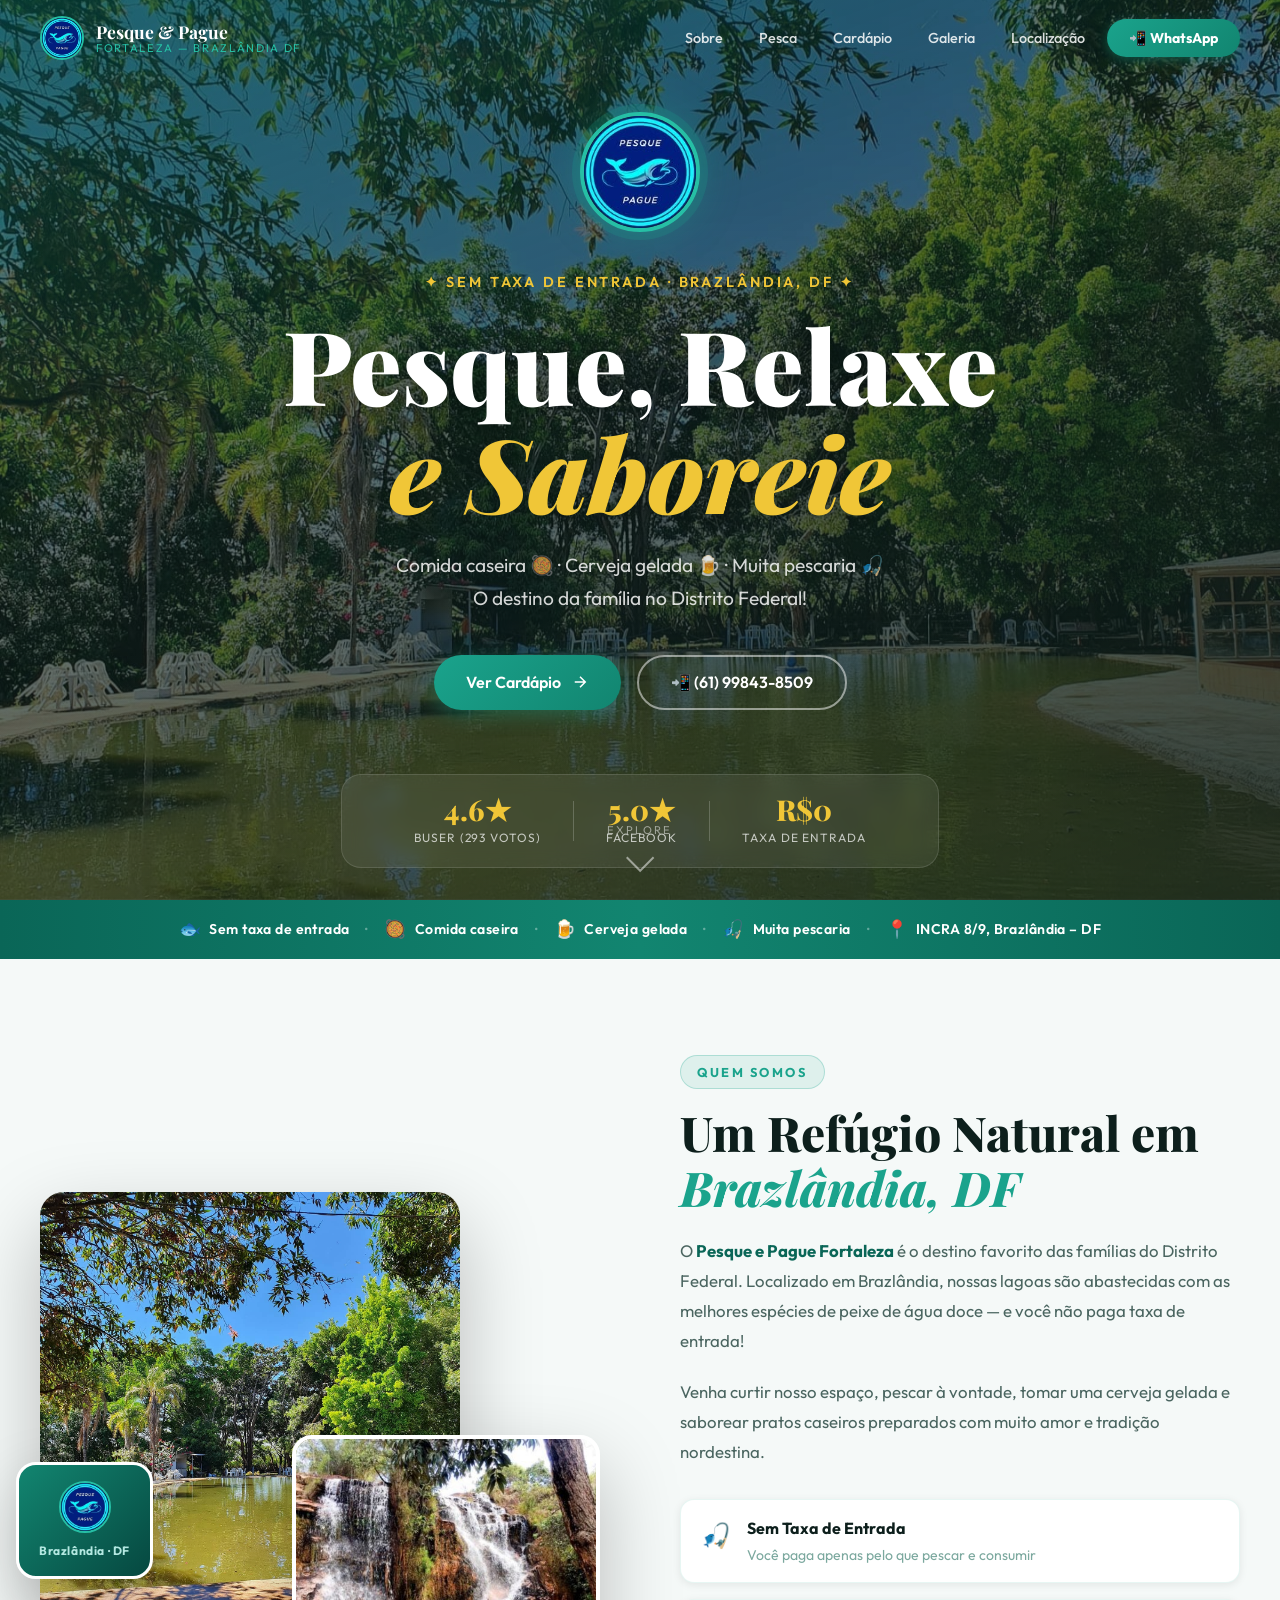
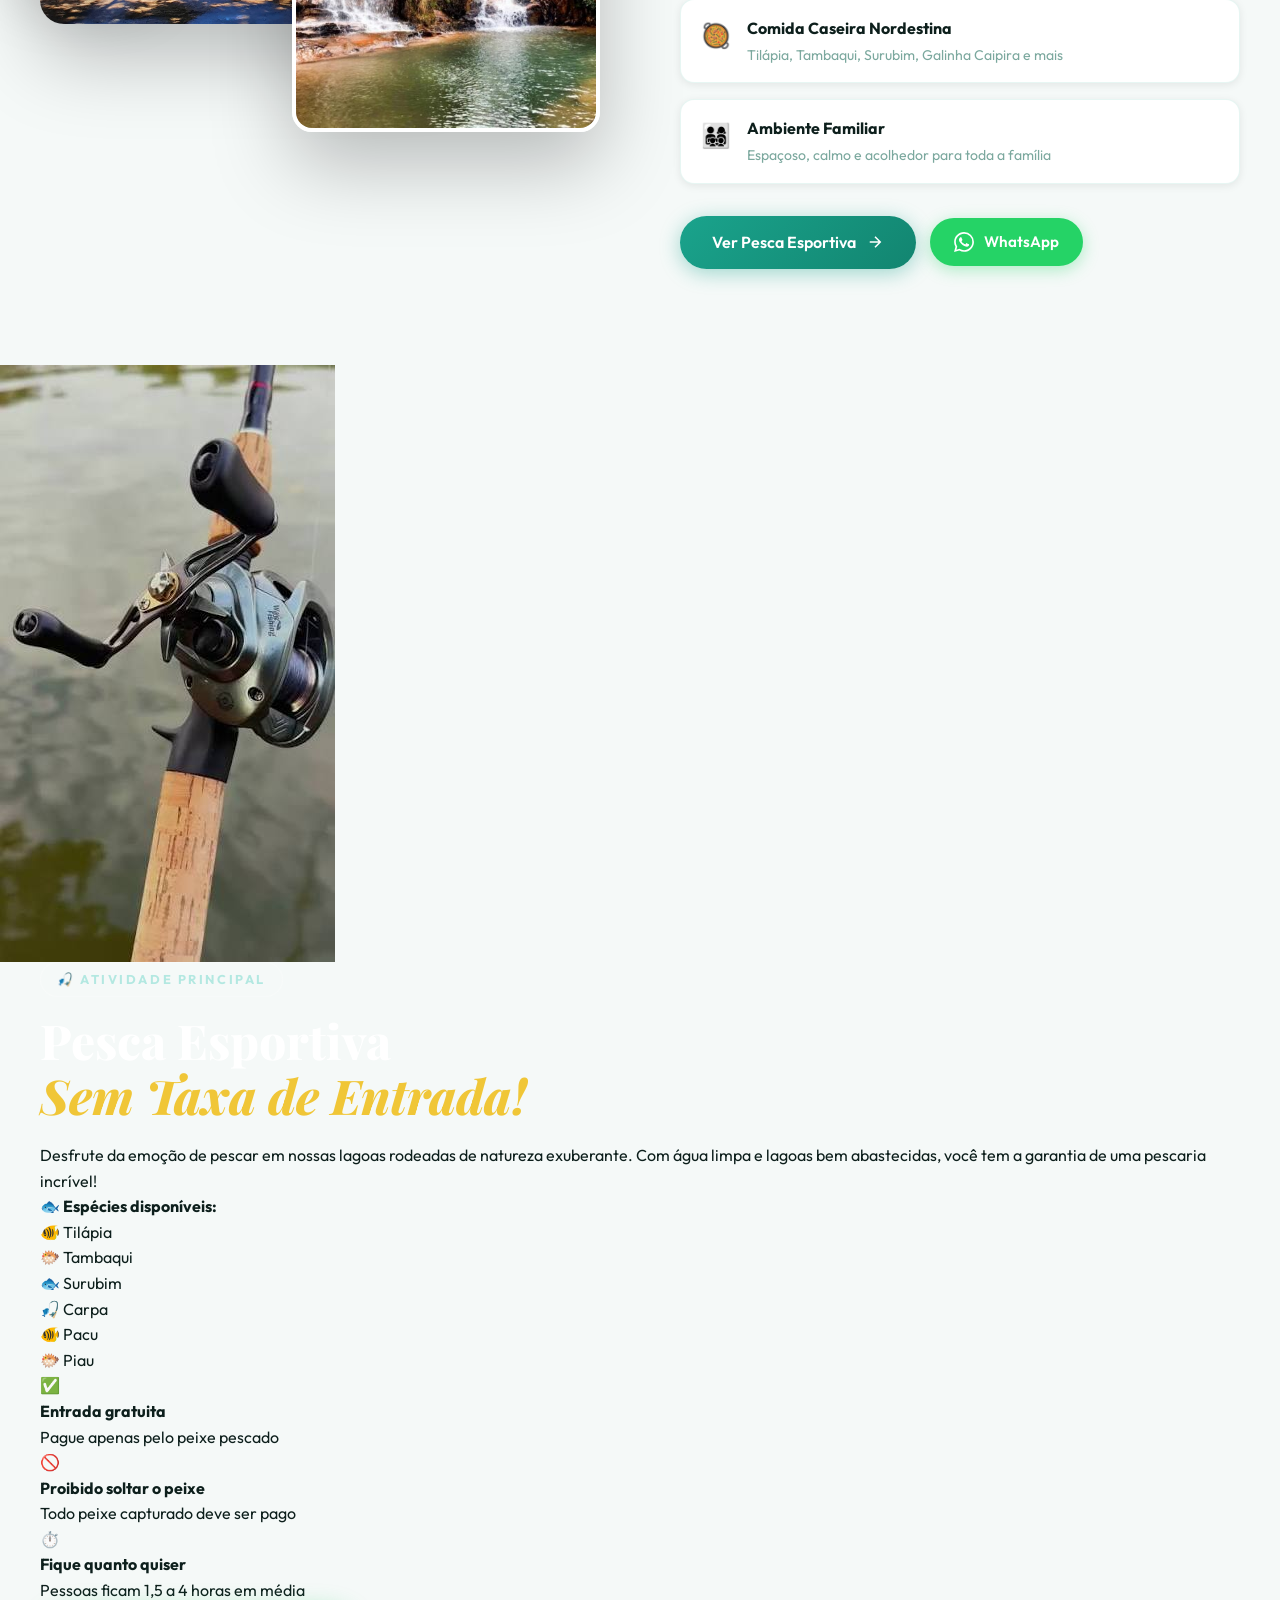
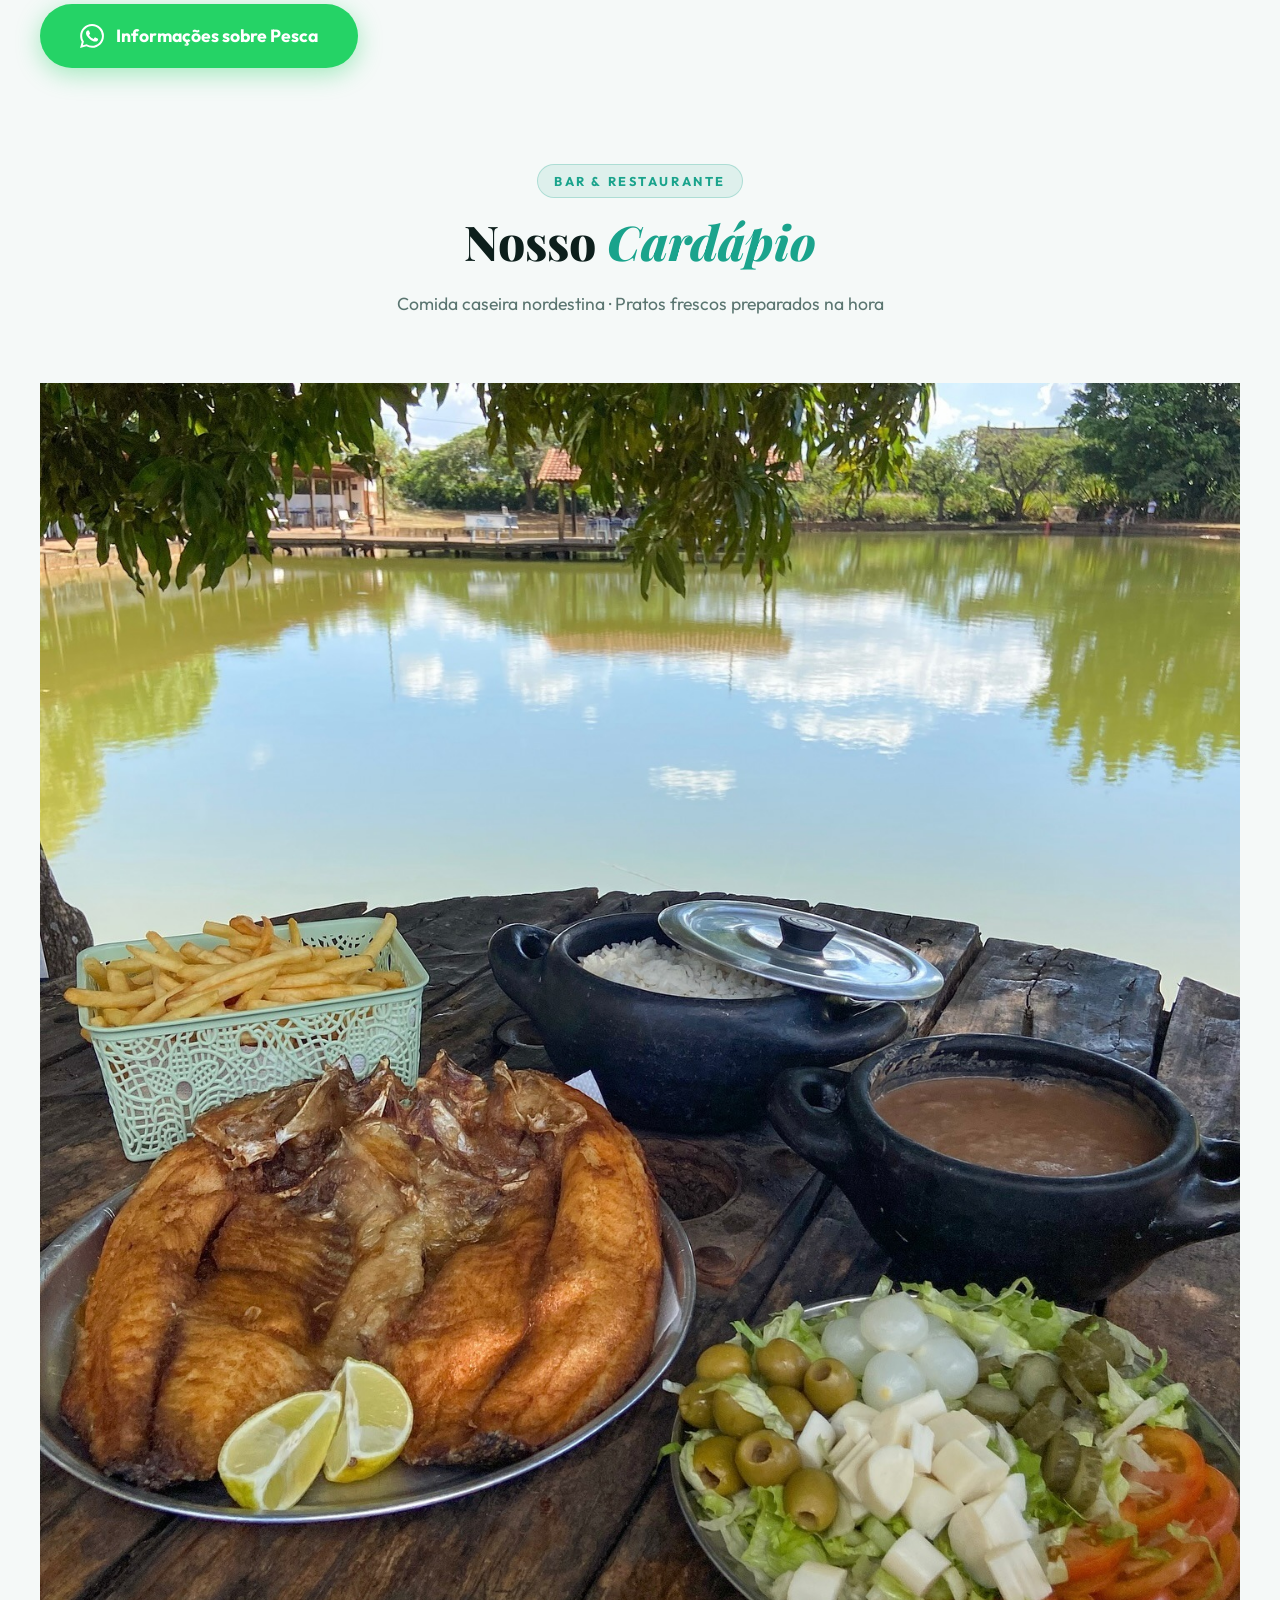
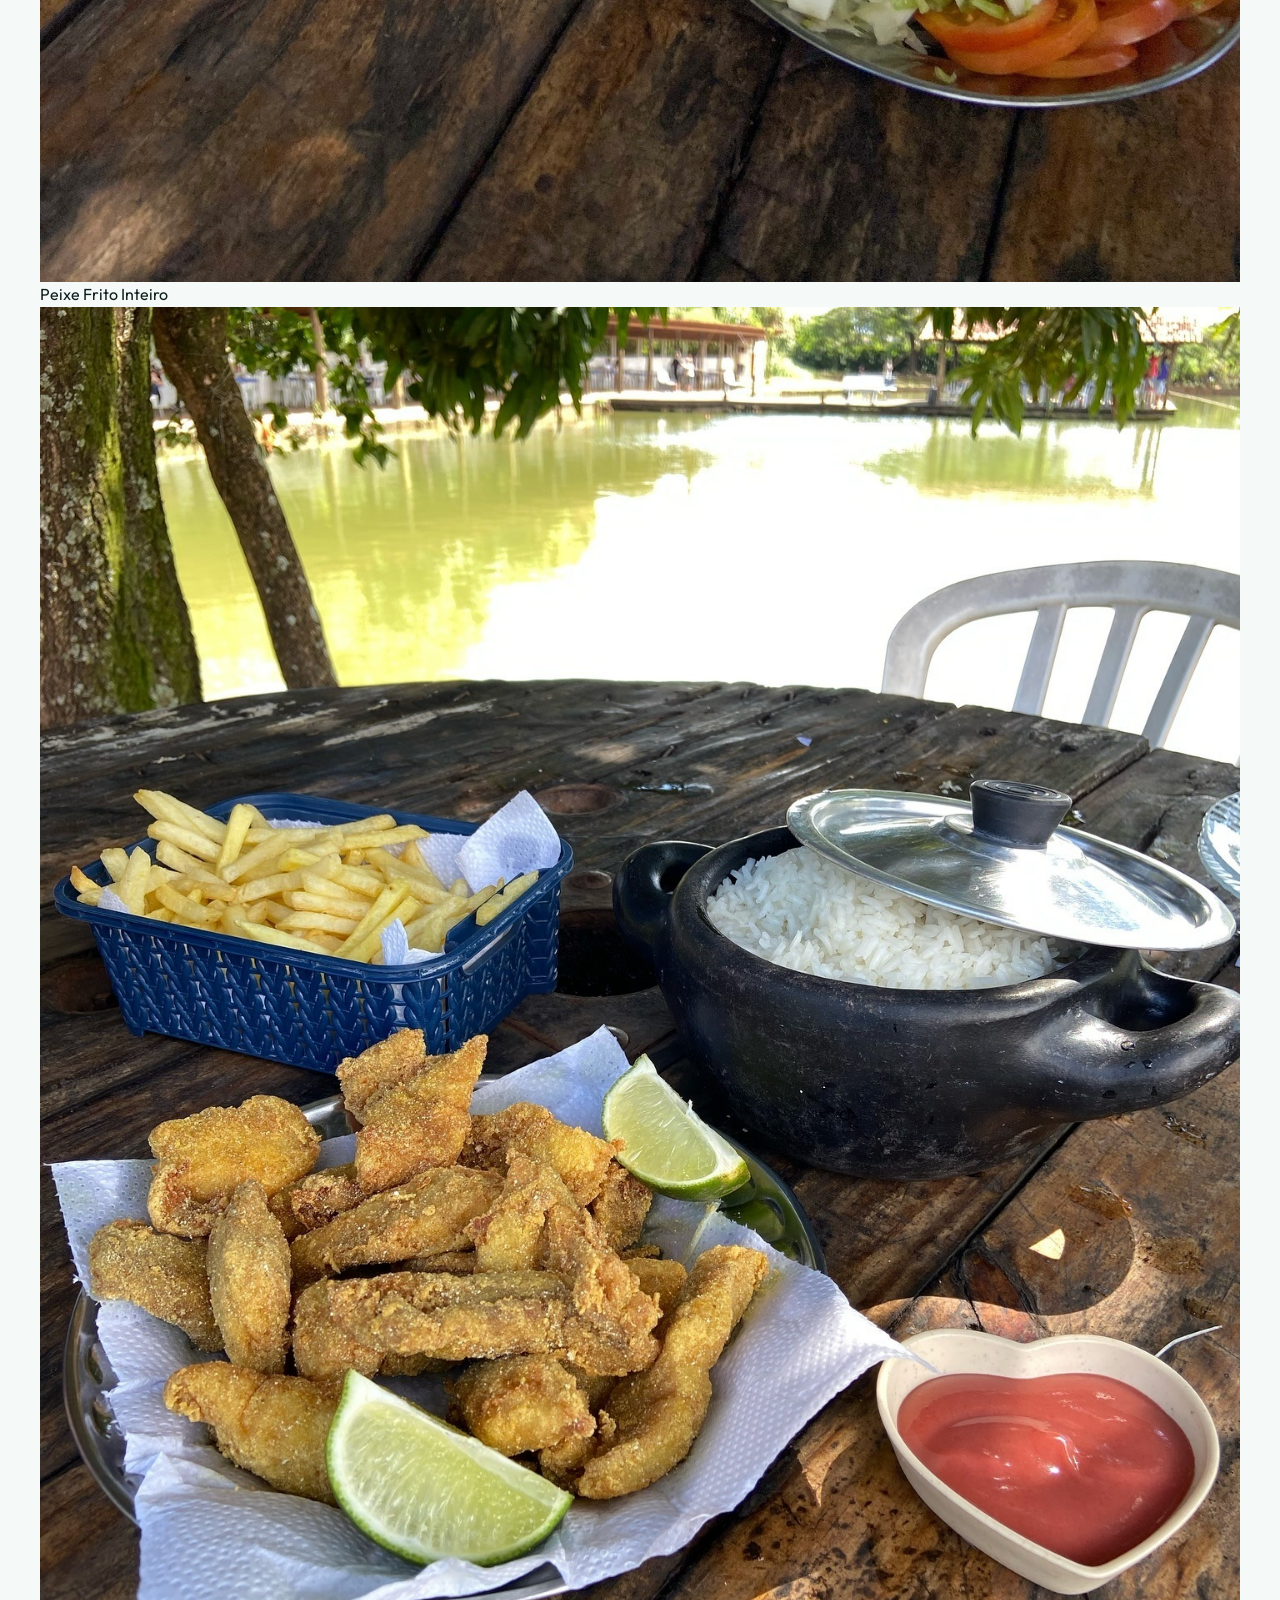
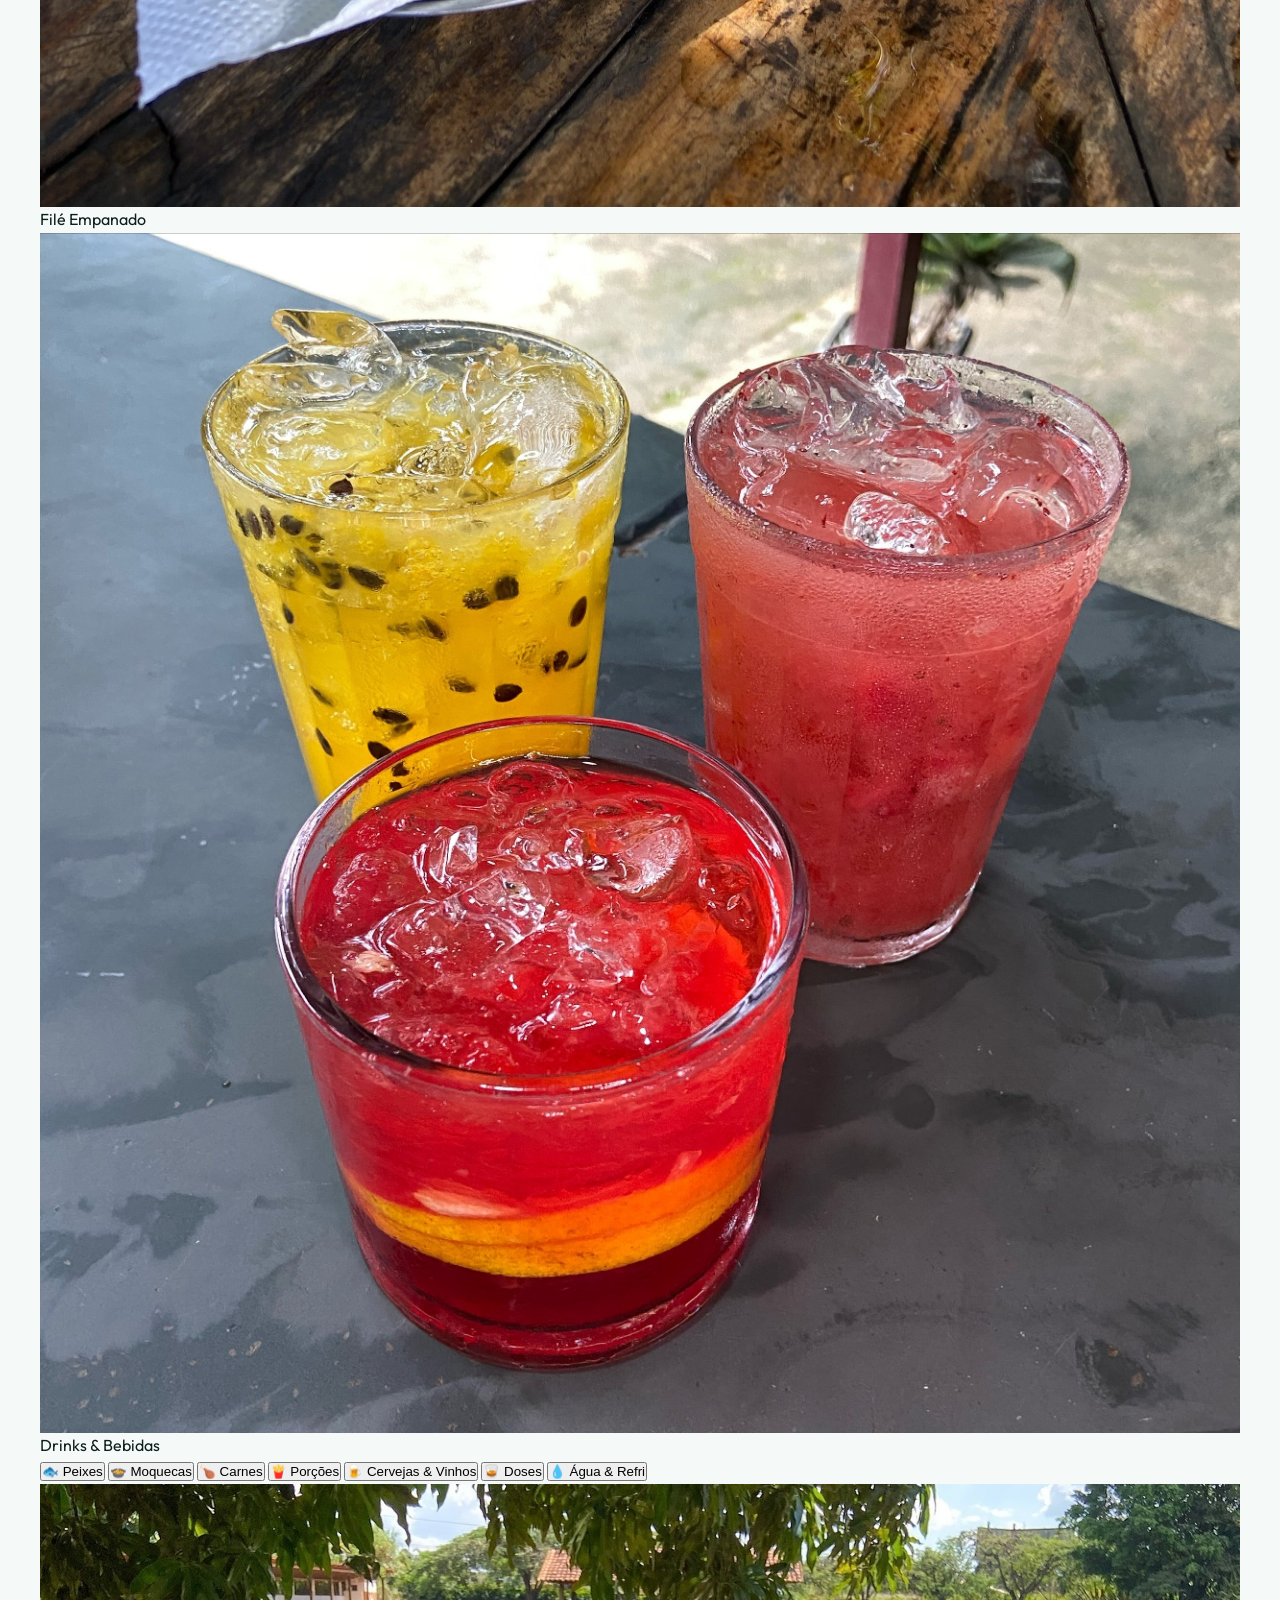
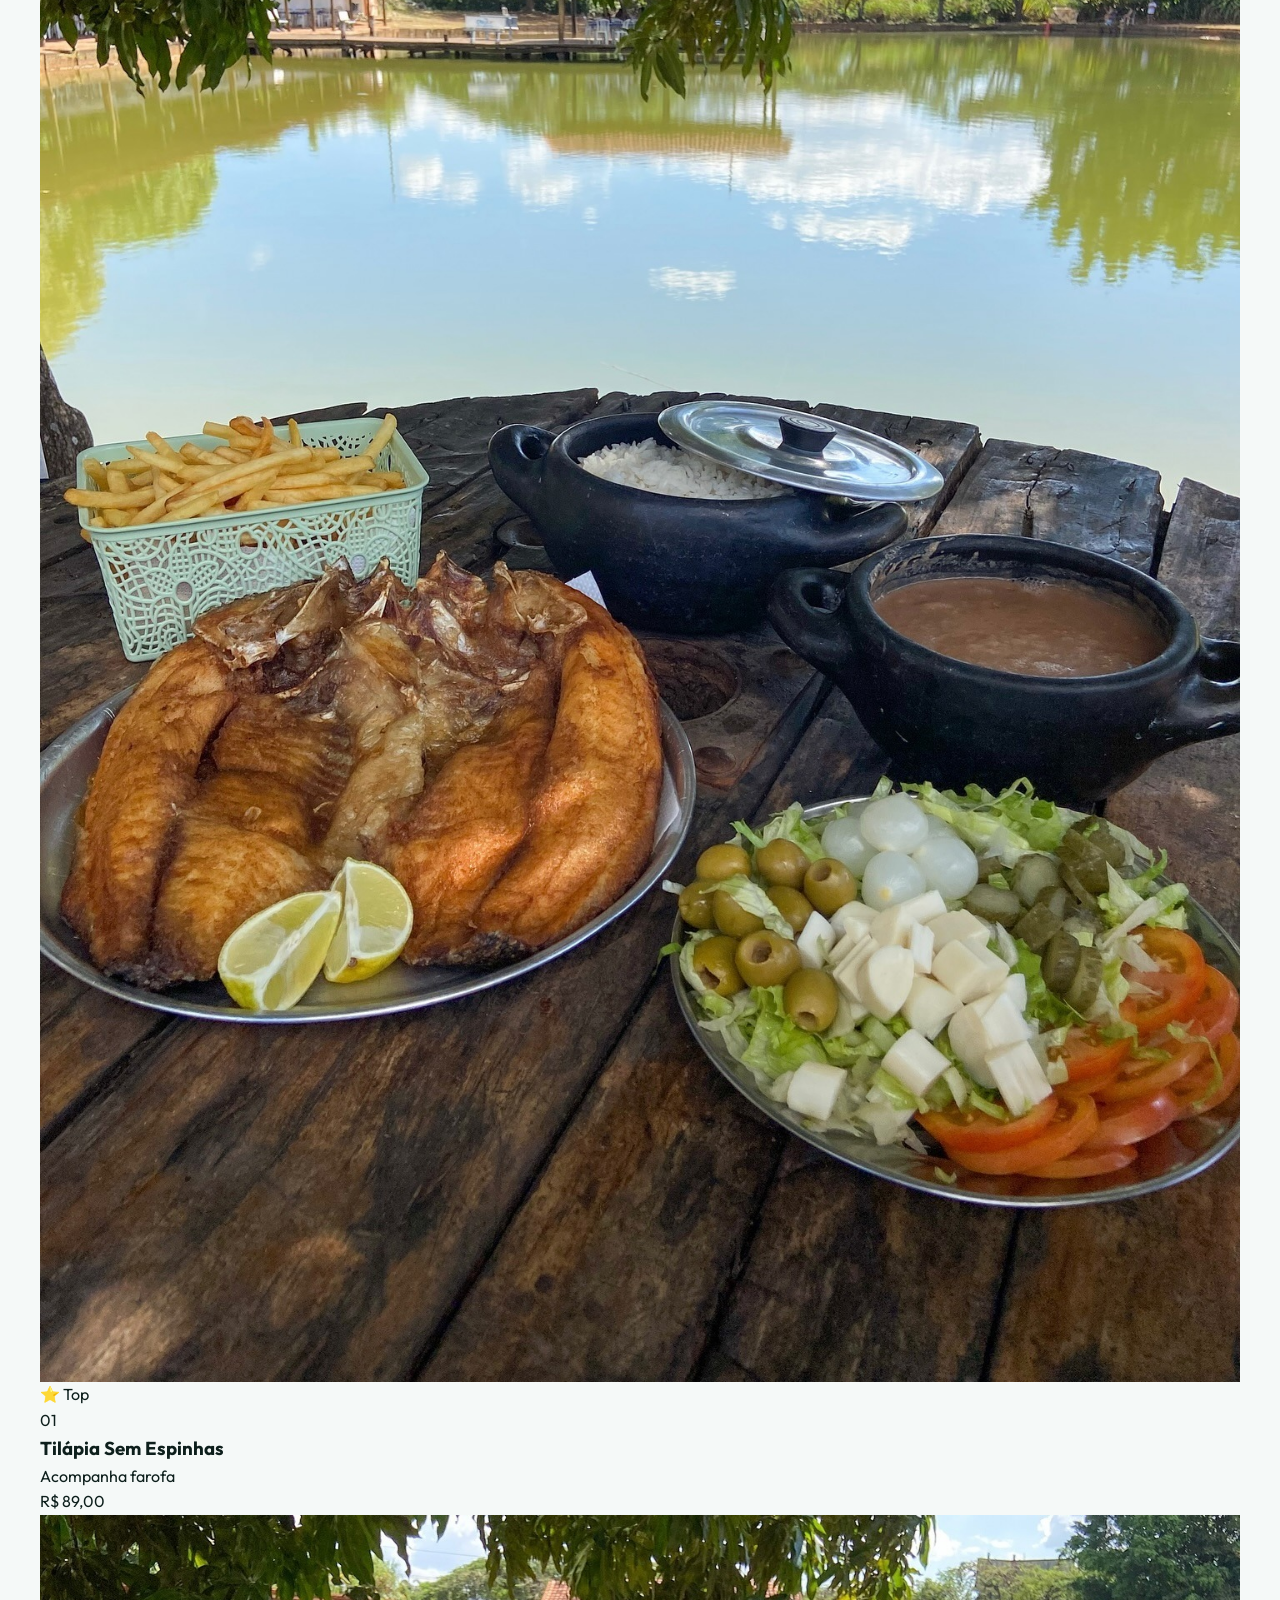
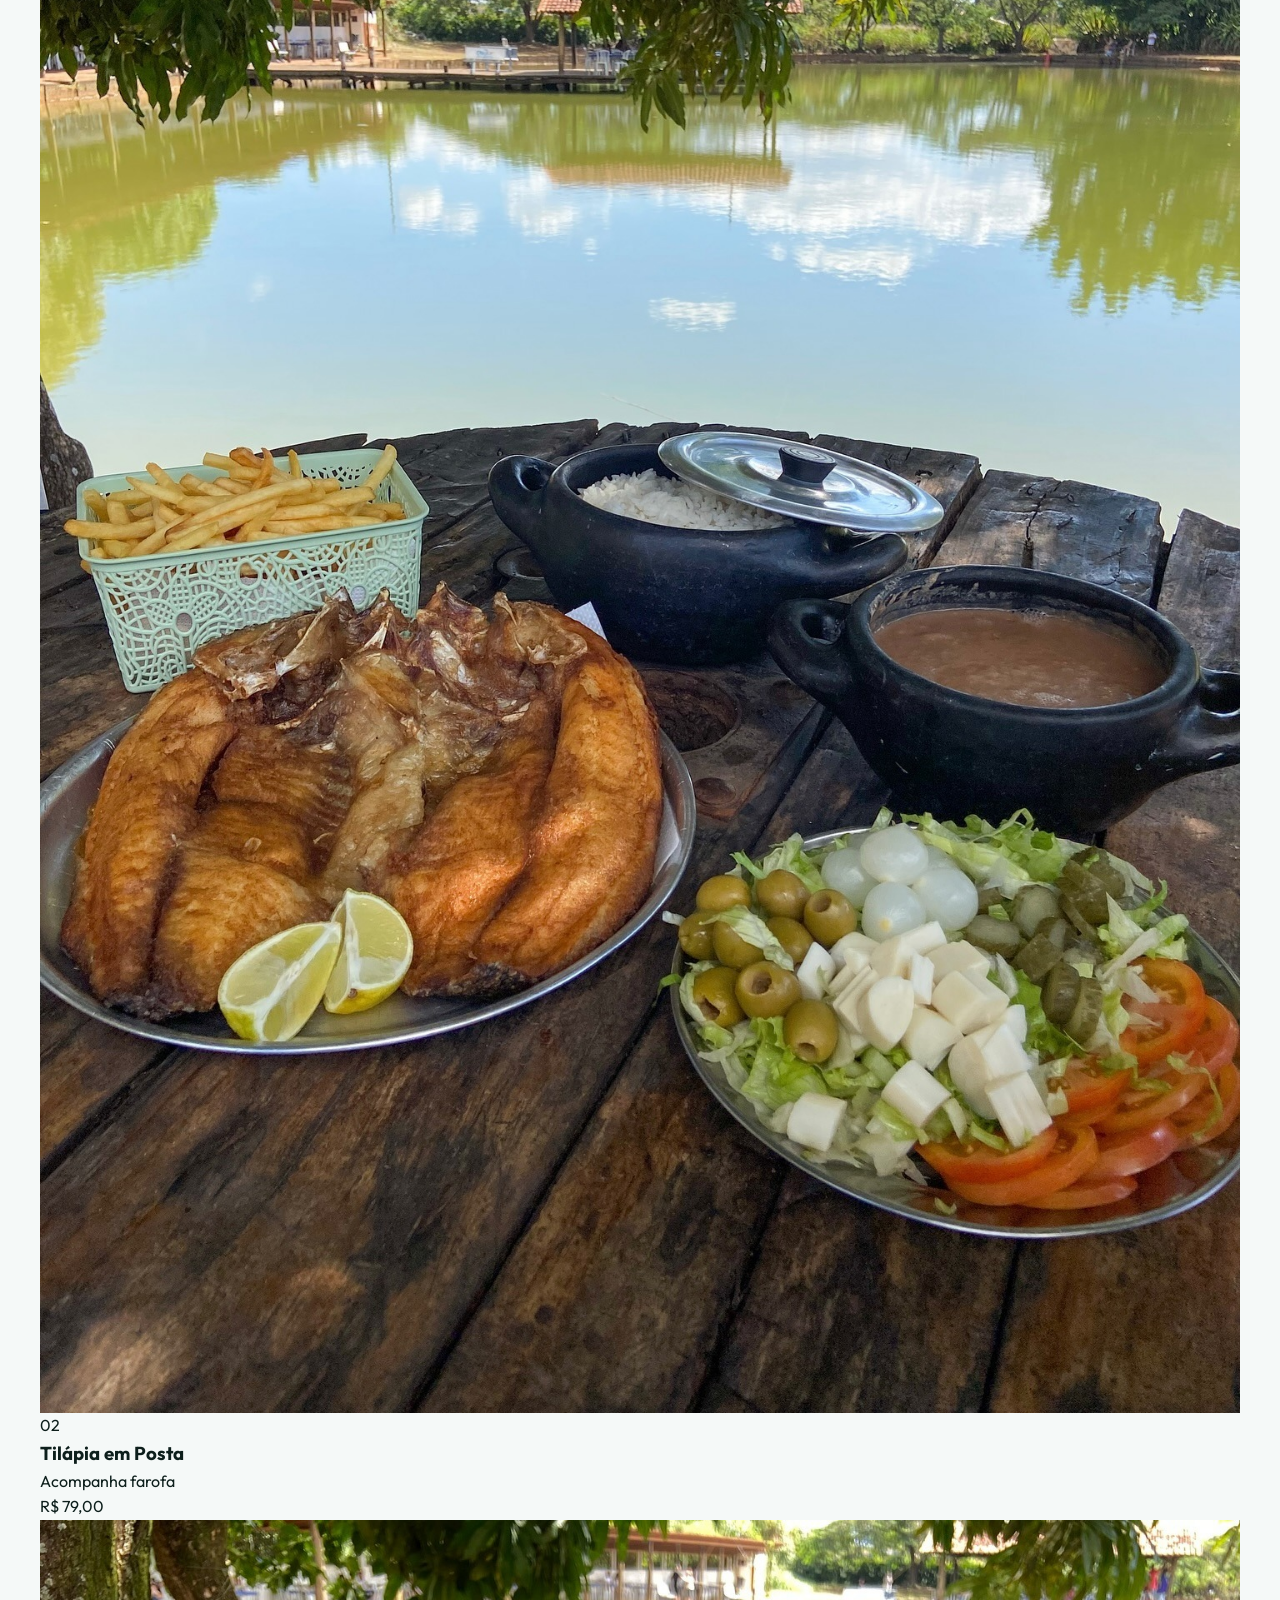
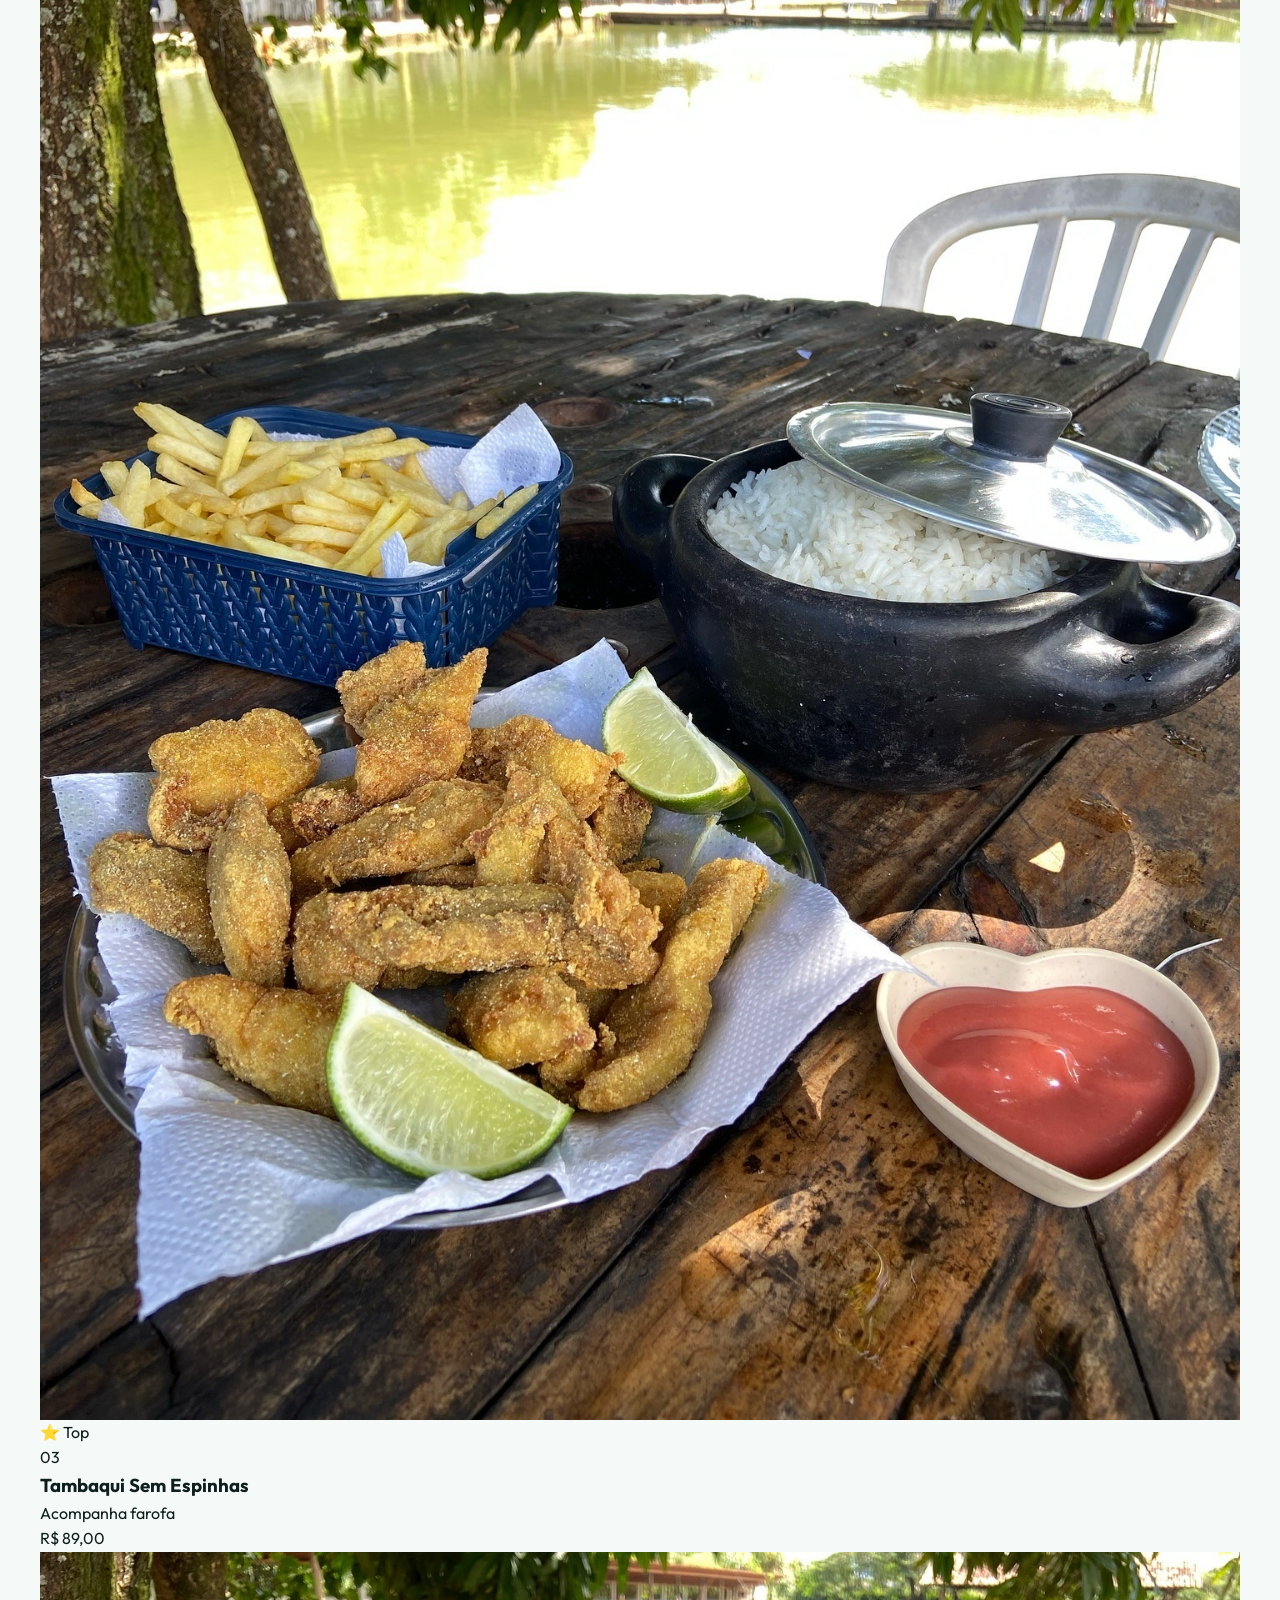
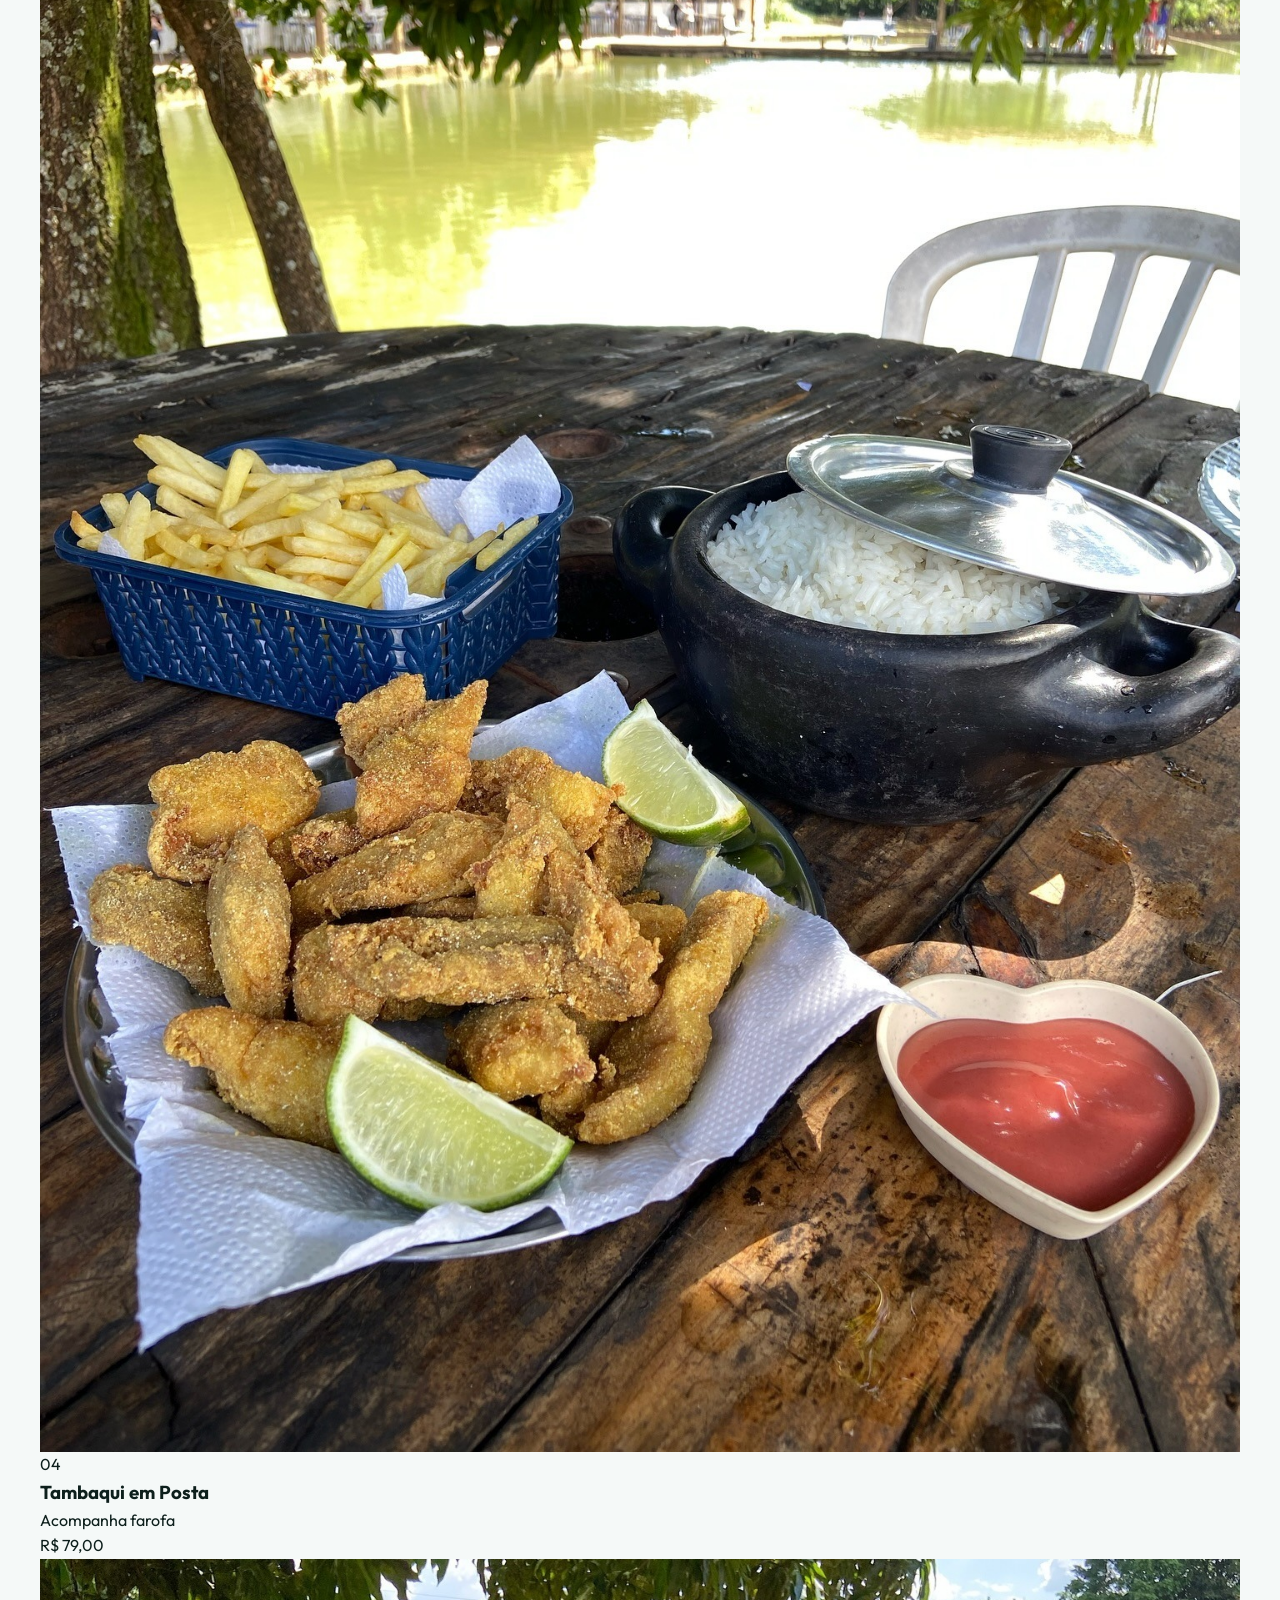
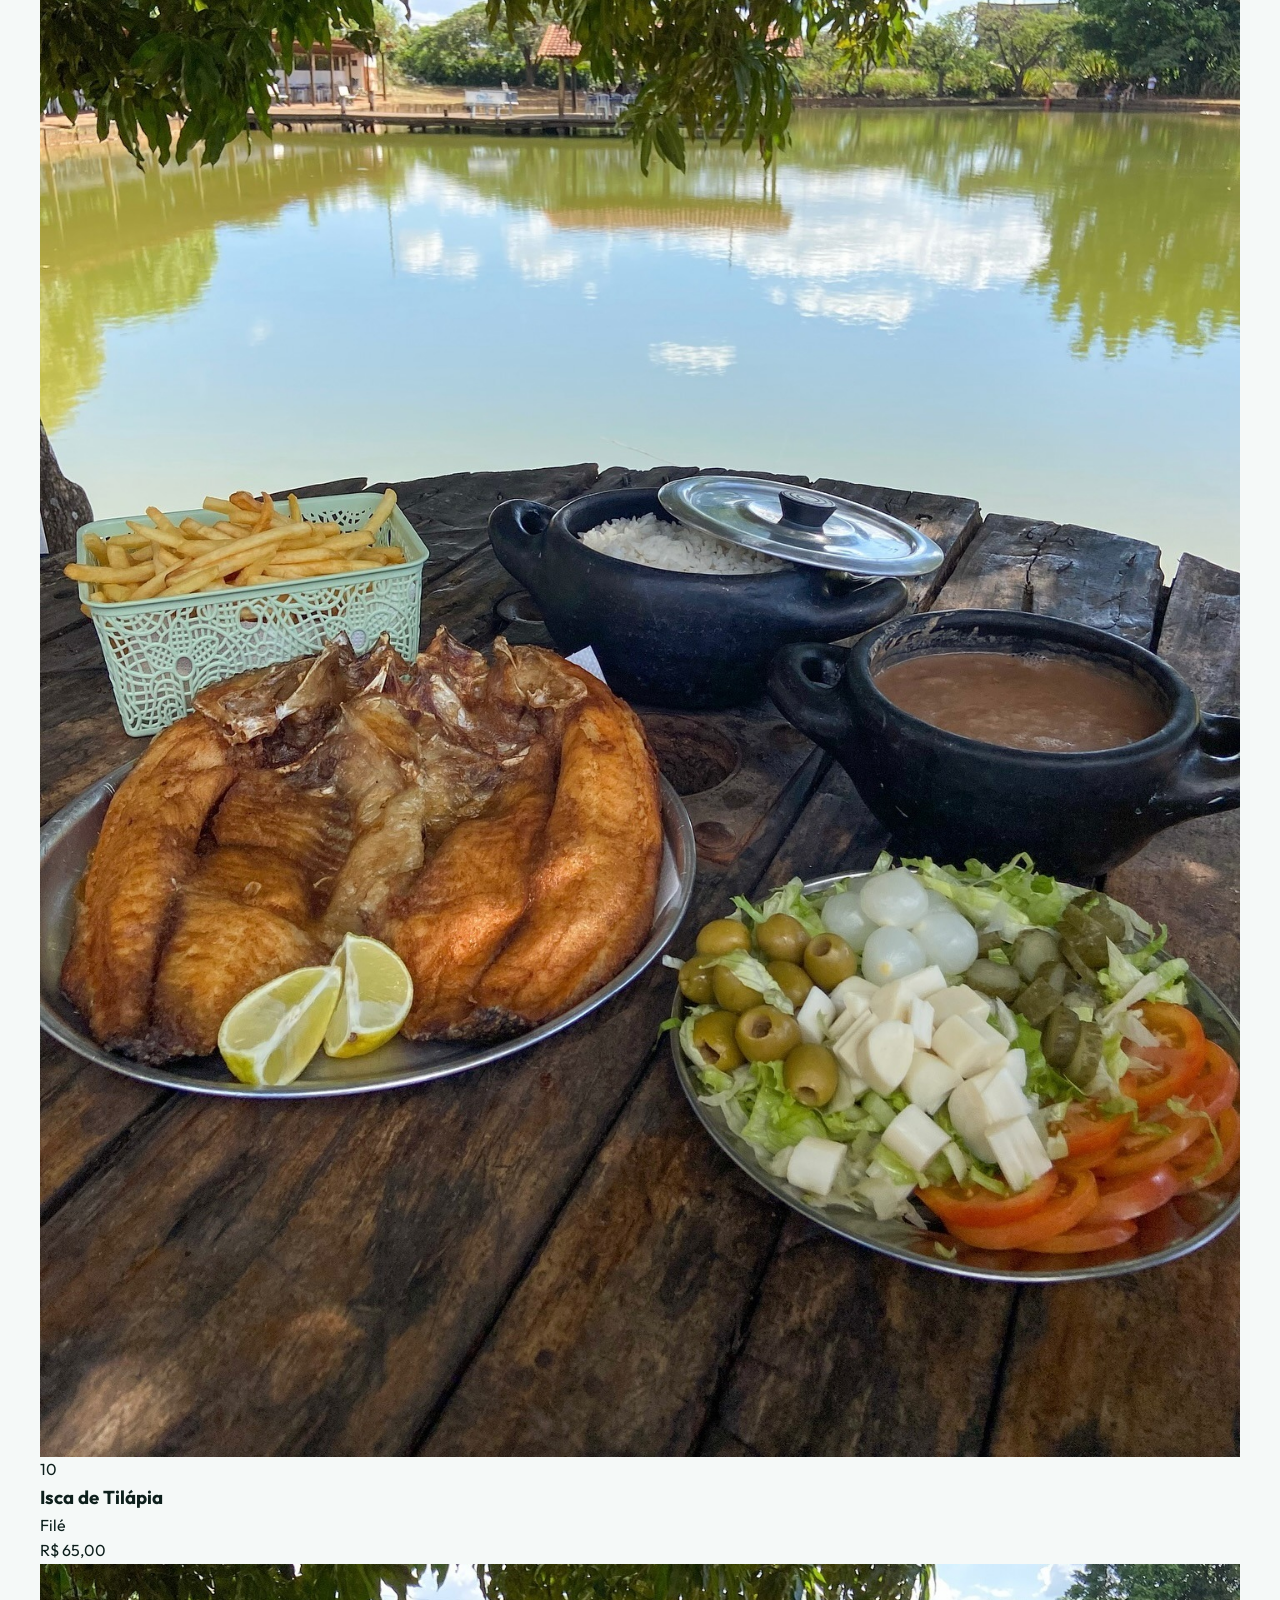
==== index.html @ 47275e9a "feat: Landing page completa - Pesque e Pague Fortaleza Brazlandia DF - Layout premium com hero slide" ====
<!DOCTYPE html>
<html lang="pt-BR">
<head>
  <meta charset="UTF-8" />
  <meta name="viewport" content="width=device-width, initial-scale=1.0" />
  <title>Pesque e Pague Fortaleza | Bar & Restaurante — Brazlândia, DF</title>
  <meta name="description" content="O melhor Pesque e Pague do DF! Sem taxa de entrada, comida caseira, cerveja gelada e muita pescaria. INCRA 8/9, Brazlândia – DF. Ligue: (61) 99843-8509." />
  <meta name="keywords" content="pesque pague brazlândia, pesqueiro DF, pesca esportiva brasília, restaurante peixe brazlândia, pesque pague fortaleza DF, lazer brasília" />
  <link rel="icon" type="image/png" href="images/logo.jpg" />
  <link rel="preconnect" href="https://fonts.googleapis.com" />
  <link rel="preconnect" href="https://fonts.gstatic.com" crossorigin />
  <link href="https://fonts.googleapis.com/css2?family=Outfit:wght@300;400;500;600;700;800;900&family=Playfair+Display:ital,wght@0,700;0,800;1,700&display=swap" rel="stylesheet" />
  <link rel="stylesheet" href="style.css" />
</head>
<body>

  <!-- NAV -->
  <nav class="navbar" id="navbar">
    <div class="nav-container">
      <a href="#hero" class="nav-logo">
        <img src="images/logo.jpg" alt="Pesque e Pague Fortaleza Logo" class="nav-logo-img" />
        <div class="nav-logo-text">
          <span class="nav-brand-main">Pesque &amp; Pague</span>
          <span class="nav-brand-sub">Fortaleza — Brazlândia DF</span>
        </div>
      </a>
      <ul class="nav-links" id="navLinks">
        <li><a href="#sobre" class="nav-link">Sobre</a></li>
        <li><a href="#pesca" class="nav-link">Pesca</a></li>
        <li><a href="#cardapio" class="nav-link">Cardápio</a></li>
        <li><a href="#galeria" class="nav-link">Galeria</a></li>
        <li><a href="#localizacao" class="nav-link">Localização</a></li>
        <li><a href="https://wa.me/5561998438509?text=Olá!%20Gostaria%20de%20saber%20mais%20sobre%20o%20Pesque%20e%20Pague%20Fortaleza" class="nav-cta-btn" target="_blank" rel="noopener">📲 WhatsApp</a></li>
      </ul>
      <button class="nav-hamburger" id="hamburger" aria-label="Menu" aria-expanded="false">
        <span></span><span></span><span></span>
      </button>
    </div>
  </nav>

  <!-- HERO -->
  <section class="hero" id="hero">
    <div class="hero-bg-slider">
      <div class="hero-slide active" style="background-image: url('images/imgi_9_622187956_18140636731485789_7339972256973159854_n.jpg')"></div>
      <div class="hero-slide" style="background-image: url('images/imgi_11_619796461_18110258833712750_5171514541102884949_n.jpg')"></div>
      <div class="hero-slide" style="background-image: url('images/pesca_esportiva.jpg')"></div>
    </div>
    <div class="hero-overlay"></div>
    <div class="hero-content">
      <div class="hero-logo-badge">
        <img src="images/logo.jpg" alt="Logo Pesque e Pague Fortaleza" class="hero-logo-img" />
      </div>
      <p class="hero-eyebrow">✦ Sem taxa de entrada · Brazlândia, DF ✦</p>
      <h1 class="hero-title">Pesque, Relaxe<br /><em>e Saboreie</em></h1>
      <p class="hero-subtitle">Comida caseira 🥘 · Cerveja gelada 🍺 · Muita pescaria 🎣<br />O destino da família no Distrito Federal!</p>
      <div class="hero-actions">
        <a href="#cardapio" class="btn-primary" id="hero-cta-menu">
          <span>Ver Cardápio</span>
          <svg viewBox="0 0 24 24" fill="none" stroke="currentColor" stroke-width="2"><path d="M5 12h14M12 5l7 7-7 7"/></svg>
        </a>
        <a href="https://wa.me/5561998438509" class="btn-outline" id="hero-cta-whatsapp" target="_blank" rel="noopener">
          <span>📲 (61) 99843-8509</span>
        </a>
      </div>
      <div class="hero-stats">
        <div class="hero-stat"><span class="stat-number">4.6★</span><span class="stat-label">Buser (293 votos)</span></div>
        <div class="hero-stat-divider"></div>
        <div class="hero-stat"><span class="stat-number">5.0★</span><span class="stat-label">Facebook</span></div>
        <div class="hero-stat-divider"></div>
        <div class="hero-stat"><span class="stat-number">R$0</span><span class="stat-label">Taxa de Entrada</span></div>
      </div>
    </div>
    <div class="hero-scroll-indicator"><span>Explore</span><div class="scroll-arrow"></div></div>
  </section>

  <!-- DESTAQUE STRIP -->
  <div class="destaque-strip">
    <div class="container">
      <div class="destaque-items">
        <div class="destaque-item"><span>🐟</span> Sem taxa de entrada</div>
        <div class="destaque-sep">·</div>
        <div class="destaque-item"><span>🥘</span> Comida caseira</div>
        <div class="destaque-sep">·</div>
        <div class="destaque-item"><span>🍺</span> Cerveja gelada</div>
        <div class="destaque-sep">·</div>
        <div class="destaque-item"><span>🎣</span> Muita pescaria</div>
        <div class="destaque-sep">·</div>
        <div class="destaque-item"><span>📍</span> INCRA 8/9, Brazlândia – DF</div>
      </div>
    </div>
  </div>

  <!-- SOBRE -->
  <section class="sobre" id="sobre">
    <div class="container">
      <div class="sobre-grid">
        <div class="sobre-images">
          <div class="sobre-img-main reveal-left">
            <img src="images/imgi_9_622187956_18140636731485789_7339972256973159854_n.jpg" alt="Lagoa do Pesque e Pague Fortaleza Brazlândia" loading="lazy" />
          </div>
          <div class="sobre-img-secondary reveal-up">
            <img src="images/imgi_220_13128819_1208097255881897_500718651_o-e1672422953675.jpg" alt="Cachoeira natural" loading="lazy" />
          </div>
          <div class="sobre-badge reveal-up">
            <img src="images/logo.jpg" alt="Logo" class="sobre-badge-logo" />
            <p>Brazlândia · DF</p>
          </div>
        </div>
        <div class="sobre-content reveal-right">
          <span class="section-eyebrow">Quem Somos</span>
          <h2 class="section-title">Um Refúgio Natural em <em>Brazlândia, DF</em></h2>
          <p class="sobre-text">O <strong>Pesque e Pague Fortaleza</strong> é o destino favorito das famílias do Distrito Federal. Localizado em Brazlândia, nossas lagoas são abastecidas com as melhores espécies de peixe de água doce — e você não paga taxa de entrada!</p>
          <p class="sobre-text">Venha curtir nosso espaço, pescar à vontade, tomar uma cerveja gelada e saborear pratos caseiros preparados com muito amor e tradição nordestina.</p>
          <div class="sobre-features">
            <div class="feature-item">
              <span class="feature-icon">🎣</span>
              <div><strong>Sem Taxa de Entrada</strong><p>Você paga apenas pelo que pescar e consumir</p></div>
            </div>
            <div class="feature-item">
              <span class="feature-icon">🥘</span>
              <div><strong>Comida Caseira Nordestina</strong><p>Tilápia, Tambaqui, Surubim, Galinha Caipira e mais</p></div>
            </div>
            <div class="feature-item">
              <span class="feature-icon">👨‍👩‍👧‍👦</span>
              <div><strong>Ambiente Familiar</strong><p>Espaçoso, calmo e acolhedor para toda a família</p></div>
            </div>
          </div>
          <div class="sobre-cta-group">
            <a href="#pesca" class="btn-primary" id="sobre-cta">
              <span>Ver Pesca Esportiva</span>
              <svg viewBox="0 0 24 24" fill="none" stroke="currentColor" stroke-width="2"><path d="M5 12h14M12 5l7 7-7 7"/></svg>
            </a>
            <a href="https://wa.me/5561998438509" class="btn-whatsapp" id="sobre-whatsapp" target="_blank" rel="noopener">
              <svg viewBox="0 0 24 24" fill="currentColor"><path d="M17.472 14.382c-.297-.149-1.758-.867-2.03-.967-.273-.099-.471-.148-.67.15-.197.297-.767.966-.94 1.164-.173.199-.347.223-.644.075-.297-.15-1.255-.463-2.39-1.475-.883-.788-1.48-1.761-1.653-2.059-.173-.297-.018-.458.13-.606.134-.133.298-.347.446-.52.149-.174.198-.298.298-.497.099-.198.05-.371-.025-.52-.075-.149-.669-1.612-.916-2.207-.242-.579-.487-.5-.669-.51-.173-.008-.371-.01-.57-.01-.198 0-.52.074-.792.372-.272.297-1.04 1.016-1.04 2.479 0 1.462 1.065 2.875 1.213 3.074.149.198 2.096 3.2 5.077 4.487.709.306 1.262.489 1.694.625.712.227 1.36.195 1.871.118.571-.085 1.758-.719 2.006-1.413.248-.694.248-1.289.173-1.413-.074-.124-.272-.198-.57-.347m-5.421 7.403h-.004a9.87 9.87 0 01-5.031-1.378l-.361-.214-3.741.982.998-3.648-.235-.374a9.86 9.86 0 01-1.51-5.26c.001-5.45 4.436-9.884 9.888-9.884 2.64 0 5.122 1.03 6.988 2.898a9.825 9.825 0 012.893 6.994c-.003 5.45-4.437 9.884-9.885 9.884m8.413-18.297A11.815 11.815 0 0012.05 0C5.495 0 .16 5.335.157 11.892c0 2.096.547 4.142 1.588 5.945L.057 24l6.305-1.654a11.882 11.882 0 005.683 1.448h.005c6.554 0 11.89-5.335 11.893-11.893a11.821 11.821 0 00-3.48-8.413Z"/></svg>
              WhatsApp
            </a>
          </div>
        </div>
      </div>
    </div>
  </section>

  <!-- ============================================================
       PESCA ESPORTIVA — Seção Dedicada
  ============================================================ -->
  <section class="pesca-section" id="pesca">
    <div class="pesca-bg-img">
      <img src="images/pesca_esportiva.jpg" alt="Pesca esportiva Pesque e Pague Fortaleza Brazlândia" />
      <div class="pesca-bg-overlay"></div>
    </div>
    <div class="container pesca-container">
      <div class="pesca-content reveal-left">
        <span class="section-eyebrow light">🎣 Atividade Principal</span>
        <h2 class="section-title light">Pesca Esportiva<br /><em>Sem Taxa de Entrada!</em></h2>
        <p class="pesca-desc">Desfrute da emoção de pescar em nossas lagoas rodeadas de natureza exuberante. Com água limpa e lagoas bem abastecidas, você tem a garantia de uma pescaria incrível!</p>
        <div class="pesca-especies">
          <h4>🐟 Espécies disponíveis:</h4>
          <div class="especies-grid">
            <div class="especie-tag">🐠 Tilápia</div>
            <div class="especie-tag">🐡 Tambaqui</div>
            <div class="especie-tag">🐟 Surubim</div>
            <div class="especie-tag">🎣 Carpa</div>
            <div class="especie-tag">🐠 Pacu</div>
            <div class="especie-tag">🐡 Piau</div>
          </div>
        </div>
        <div class="pesca-regras">
          <div class="pesca-regra">
            <div class="regra-icon">✅</div>
            <div><strong>Entrada gratuita</strong><p>Pague apenas pelo peixe pescado</p></div>
          </div>
          <div class="pesca-regra">
            <div class="regra-icon">🚫</div>
            <div><strong>Proibido soltar o peixe</strong><p>Todo peixe capturado deve ser pago</p></div>
          </div>
          <div class="pesca-regra">
            <div class="regra-icon">⏱️</div>
            <div><strong>Fique quanto quiser</strong><p>Pessoas ficam 1,5 a 4 horas em média</p></div>
          </div>
        </div>
        <a href="https://wa.me/5561998438509?text=Olá!%20Gostaria%20de%20saber%20mais%20sobre%20a%20pesca%20no%20Pesque%20e%20Pague%20Fortaleza" class="btn-whatsapp-large" id="pesca-whatsapp" target="_blank" rel="noopener">
          <svg viewBox="0 0 24 24" fill="currentColor"><path d="M17.472 14.382c-.297-.149-1.758-.867-2.03-.967-.273-.099-.471-.148-.67.15-.197.297-.767.966-.94 1.164-.173.199-.347.223-.644.075-.297-.15-1.255-.463-2.39-1.475-.883-.788-1.48-1.761-1.653-2.059-.173-.297-.018-.458.13-.606.134-.133.298-.347.446-.52.149-.174.198-.298.298-.497.099-.198.05-.371-.025-.52-.075-.149-.669-1.612-.916-2.207-.242-.579-.487-.5-.669-.51-.173-.008-.371-.01-.57-.01-.198 0-.52.074-.792.372-.272.297-1.04 1.016-1.04 2.479 0 1.462 1.065 2.875 1.213 3.074.149.198 2.096 3.2 5.077 4.487.709.306 1.262.489 1.694.625.712.227 1.36.195 1.871.118.571-.085 1.758-.719 2.006-1.413.248-.694.248-1.289.173-1.413-.074-.124-.272-.198-.57-.347m-5.421 7.403h-.004a9.87 9.87 0 01-5.031-1.378l-.361-.214-3.741.982.998-3.648-.235-.374a9.86 9.86 0 01-1.51-5.26c.001-5.45 4.436-9.884 9.888-9.884 2.64 0 5.122 1.03 6.988 2.898a9.825 9.825 0 012.893 6.994c-.003 5.45-4.437 9.884-9.885 9.884m8.413-18.297A11.815 11.815 0 0012.05 0C5.495 0 .16 5.335.157 11.892c0 2.096.547 4.142 1.588 5.945L.057 24l6.305-1.654a11.882 11.882 0 005.683 1.448h.005c6.554 0 11.89-5.335 11.893-11.893a11.821 11.821 0 00-3.48-8.413Z"/></svg>
          Informações sobre Pesca
        </a>
      </div>
    </div>
  </section>

  <!-- ============================================================
       CARDÁPIO VISUAL
  ============================================================ -->
  <section class="cardapio-section" id="cardapio">
    <div class="container">
      <div class="section-header text-center reveal-up">
        <span class="section-eyebrow">Bar &amp; Restaurante</span>
        <h2 class="section-title">Nosso <em>Cardápio</em></h2>
        <p class="section-subtitle">Comida caseira nordestina · Pratos frescos preparados na hora</p>
      </div>

      <!-- Fotos destaque -->
      <div class="menu-photo-row reveal-up">
        <div class="menu-photo-item">
          <img src="images/imgi_6_625188161_18084743812899574_2363783329406083265_n.jpg" alt="Peixe frito com acompanhamentos" loading="lazy" />
          <span>Peixe Frito Inteiro</span>
        </div>
        <div class="menu-photo-item featured">
          <img src="images/imgi_7_627674853_18255272047290571_3708360859054448121_n.jpg" alt="Filé empanado" loading="lazy" />
          <span>Filé Empanado</span>
        </div>
        <div class="menu-photo-item">
          <img src="images/imgi_8_622057594_18073228265106264_9011134293181083772_n.jpg" alt="Drinks tropicais" loading="lazy" />
          <span>Drinks &amp; Bebidas</span>
        </div>
      </div>

      <!-- Navegação de categorias -->
      <div class="cardapio-nav reveal-up">
        <button class="cat-btn active" data-cat="peixes" id="btn-peixes">🐟 Peixes</button>
        <button class="cat-btn" data-cat="moquecas" id="btn-moquecas">🍲 Moquecas</button>
        <button class="cat-btn" data-cat="carnes" id="btn-carnes">🍗 Carnes</button>
        <button class="cat-btn" data-cat="porcoes" id="btn-porcoes">🍟 Porções</button>
        <button class="cat-btn" data-cat="cervejas" id="btn-cervejas">🍺 Cervejas &amp; Vinhos</button>
        <button class="cat-btn" data-cat="drinks" id="btn-drinks">🥃 Doses</button>
        <button class="cat-btn" data-cat="aguas" id="btn-aguas">💧 Água &amp; Refri</button>
      </div>

      <!-- ─── PEIXES ─────────────────────────────────────────── -->
      <div class="cat-panel active" id="cat-peixes">
        <div class="visual-menu-grid">
          <div class="vm-card highlight">
            <div class="vm-card-img">
              <img src="images/imgi_6_625188161_18084743812899574_2363783329406083265_n.jpg" alt="Tilápia" loading="lazy" />
              <div class="vm-badge">⭐ Top</div>
            </div>
            <div class="vm-card-body">
              <div class="vm-num">01</div>
              <h3>Tilápia Sem Espinhas</h3>
              <p>Acompanha farofa</p>
              <div class="vm-price">R$ 89,00</div>
            </div>
          </div>
          <div class="vm-card">
            <div class="vm-card-img">
              <img src="images/imgi_6_625188161_18084743812899574_2363783329406083265_n.jpg" alt="Tilápia em Posta" loading="lazy" />
            </div>
            <div class="vm-card-body">
              <div class="vm-num">02</div>
              <h3>Tilápia em Posta</h3>
              <p>Acompanha farofa</p>
              <div class="vm-price">R$ 79,00</div>
            </div>
          </div>
          <div class="vm-card highlight">
            <div class="vm-card-img">
              <img src="images/imgi_7_627674853_18255272047290571_3708360859054448121_n.jpg" alt="Tambaqui" loading="lazy" />
              <div class="vm-badge">⭐ Top</div>
            </div>
            <div class="vm-card-body">
              <div class="vm-num">03</div>
              <h3>Tambaqui Sem Espinhas</h3>
              <p>Acompanha farofa</p>
              <div class="vm-price">R$ 89,00</div>
            </div>
          </div>
          <div class="vm-card">
            <div class="vm-card-img">
              <img src="images/imgi_7_627674853_18255272047290571_3708360859054448121_n.jpg" alt="Tambaqui Posta" loading="lazy" />
            </div>
            <div class="vm-card-body">
              <div class="vm-num">04</div>
              <h3>Tambaqui em Posta</h3>
              <p>Acompanha farofa</p>
              <div class="vm-price">R$ 79,00</div>
            </div>
          </div>
          <div class="vm-card">
            <div class="vm-card-img">
              <img src="images/imgi_6_625188161_18084743812899574_2363783329406083265_n.jpg" alt="Isca de Tilápia" loading="lazy" />
            </div>
            <div class="vm-card-body">
              <div class="vm-num">10</div>
              <h3>Isca de Tilápia</h3>
              <p>Filé</p>
              <div class="vm-price">R$ 65,00</div>
            </div>
          </div>
          <div class="vm-card">
            <div class="vm-card-img">
              <img src="images/imgi_6_625188161_18084743812899574_2363783329406083265_n.jpg" alt="Camarão" loading="lazy" />
            </div>
            <div class="vm-card-body">
              <div class="vm-num">09</div>
              <h3>Camarão ao Alho e Óleo</h3>
              <p>Porção generosa</p>
              <div class="vm-price">R$ 89,00</div>
            </div>
          </div>
        </div>
      </div>

      <!-- ─── MOQUECAS ──────────────────────────────────────── -->
      <div class="cat-panel" id="cat-moquecas">
        <div class="moqueca-hero reveal-up">
          <div class="moqueca-img">
            <img src="images/imgi_6_625188161_18084743812899574_2363783329406083265_n.jpg" alt="Moqueca de Surubim" loading="lazy" />
          </div>
          <div class="moqueca-info">
            <span class="section-eyebrow">Especialidade da Casa</span>
            <h3>Moqueca de Surubim</h3>
            <p>Um clássico nordestino preparado com carinho. Servida com arroz, pirão e salada. Escolha o tamanho ideal para o seu grupo!</p>
            <div class="moqueca-sizes">
              <div class="moqueca-size">
                <div class="size-label">Pequena</div>
                <div class="size-desc">2 Pessoas · arroz, pirão e salada</div>
                <div class="size-price">R$ 125,00</div>
              </div>
              <div class="moqueca-size featured-size">
                <div class="size-badge">Mais Pedida</div>
                <div class="size-label">Média</div>
                <div class="size-desc">3 Pessoas · arroz, pirão e salada</div>
                <div class="size-price">R$ 145,00</div>
              </div>
              <div class="moqueca-size">
                <div class="size-label">Grande</div>
                <div class="size-desc">4 Pessoas · arroz, pirão e salada</div>
                <div class="size-price">R$ 169,00</div>
              </div>
            </div>
          </div>
        </div>
      </div>

      <!-- ─── CARNES ─────────────────────────────────────────── -->
      <div class="cat-panel" id="cat-carnes">
        <div class="visual-menu-grid">
          <div class="vm-card highlight">
            <div class="vm-card-img">
              <img src="images/imgi_6_625188161_18084743812899574_2363783329406083265_n.jpg" alt="Galinha Caipira" loading="lazy" />
              <div class="vm-badge gold">🏆 Especial</div>
            </div>
            <div class="vm-card-body">
              <div class="vm-num">08</div>
              <h3>Galinha Caipira</h3>
              <p>Arroz, feijão, pirão e salada</p>
              <div class="vm-price">R$ 199,00</div>
            </div>
          </div>
          <div class="vm-card">
            <div class="vm-card-img">
              <img src="images/imgi_7_627674853_18255272047290571_3708360859054448121_n.jpg" alt="Carne de Sol Grande" loading="lazy" />
            </div>
            <div class="vm-card-body">
              <div class="vm-num">11</div>
              <h3>Carne de Sol c/ Mandioca</h3>
              <p>Grande</p>
              <div class="vm-price">R$ 99,00</div>
            </div>
          </div>
          <div class="vm-card">
            <div class="vm-card-img">
              <img src="images/imgi_7_627674853_18255272047290571_3708360859054448121_n.jpg" alt="Carne de Sol Meia" loading="lazy" />
            </div>
            <div class="vm-card-body">
              <div class="vm-num">12</div>
              <h3>Carne de Sol c/ Mandioca</h3>
              <p>Meia porção</p>
              <div class="vm-price">R$ 79,00</div>
            </div>
          </div>
          <div class="vm-card">
            <div class="vm-card-img">
              <img src="images/imgi_6_625188161_18084743812899574_2363783329406083265_n.jpg" alt="Frango a Passarinho" loading="lazy" />
            </div>
            <div class="vm-card-body">
              <div class="vm-num">15</div>
              <h3>Frango a Passarinho</h3>
              <p>Crocante e saboroso</p>
              <div class="vm-price">R$ 59,00</div>
            </div>
          </div>
        </div>
      </div>

      <!-- ─── PORÇÕES ────────────────────────────────────────── -->
      <div class="cat-panel" id="cat-porcoes">
        <div class="porcoes-list-grid">
          <div class="porcao-row"><span class="p-num">13</span><div class="p-info"><strong>Batata Frita</strong><small>Porção inteira</small></div><span class="p-price">R$ 24,90</span></div>
          <div class="porcao-row"><span class="p-num">14</span><div class="p-info"><strong>Batata Frita</strong><small>Meia porção</small></div><span class="p-price">R$ 18,90</span></div>
          <div class="porcao-row"><span class="p-num">16</span><div class="p-info"><strong>Mandioca Frita</strong><small>Porção inteira</small></div><span class="p-price">R$ 24,90</span></div>
          <div class="porcao-row"><span class="p-num">17</span><div class="p-info"><strong>Mandioca Frita</strong><small>Meia porção</small></div><span class="p-price">R$ 18,90</span></div>
          <div class="porcao-row destaque"><span class="p-num">18</span><div class="p-info"><strong>Porção de Arroz</strong><small>4 Pessoas</small></div><span class="p-price">R$ 21,90</span></div>
          <div class="porcao-row"><span class="p-num">19</span><div class="p-info"><strong>Porção de Arroz</strong><small>2 Pessoas</small></div><span class="p-price">R$ 15,90</span></div>
          <div class="porcao-row"><span class="p-num">20</span><div class="p-info"><strong>Porção de Feijão</strong><small>4 Pessoas</small></div><span class="p-price">R$ 21,90</span></div>
          <div class="porcao-row"><span class="p-num">21</span><div class="p-info"><strong>Porção de Feijão</strong><small>2 Pessoas</small></div><span class="p-price">R$ 15,90</span></div>
          <div class="porcao-row"><span class="p-num">22</span><div class="p-info"><strong>Porção de Salada</strong><small>4 Pessoas</small></div><span class="p-price">R$ 21,90</span></div>
          <div class="porcao-row"><span class="p-num">23</span><div class="p-info"><strong>Porção de Salada</strong><small>2 Pessoas</small></div><span class="p-price">R$ 15,90</span></div>
        </div>
      </div>

      <!-- ─── CERVEJAS & VINHOS ──────────────────────────────── -->
      <div class="cat-panel" id="cat-cervejas">
        <div class="bebidas-columns">
          <div class="bebidas-col">
            <div class="bebidas-col-title">🍺 Cervejas</div>
            <div class="porcoes-list-grid">
              <div class="porcao-row"><span class="p-num">24</span><div class="p-info"><strong>Cerveja Lata</strong><small>a partir de</small></div><span class="p-price">R$ 5,00</span></div>
              <div class="porcao-row destaque"><span class="p-num">25</span><div class="p-info"><strong>Cerveja 600 ml</strong><small>a partir de</small></div><span class="p-price">R$ 13,00</span></div>
              <div class="porcao-row"><span class="p-num">26</span><div class="p-info"><strong>Long Neck</strong><small>a partir de</small></div><span class="p-price">R$ 8,00</span></div>
              <div class="porcao-row"><span class="p-num">27</span><div class="p-info"><strong>Cerveja Caracu Lata</strong></div><span class="p-price">R$ 7,00</span></div>
              <div class="porcao-row"><span class="p-num">28</span><div class="p-info"><strong>Cerveja s/ Álcool Lata</strong></div><span class="p-price">R$ 6,00</span></div>
              <div class="porcao-row"><span class="p-num">29</span><div class="p-info"><strong>Long Neck s/ Álcool</strong></div><span class="p-price">R$ 10,00</span></div>
            </div>
          </div>
          <div class="bebidas-col">
            <div class="bebidas-col-title">🍷 Vinhos</div>
            <div class="porcoes-list-grid">
              <div class="porcao-row"><span class="p-num">43</span><div class="p-info"><strong>Pérgola</strong><small>Garrafa</small></div><span class="p-price">R$ 45,00</span></div>
              <div class="porcao-row"><span class="p-num">44</span><div class="p-info"><strong>Pérgola</strong><small>Tulipa</small></div><span class="p-price">R$ 10,00</span></div>
              <div class="porcao-row"><span class="p-num">45</span><div class="p-info"><strong>Moranza</strong><small>Garrafa</small></div><span class="p-price">R$ 30,00</span></div>
              <div class="porcao-row"><span class="p-num">46</span><div class="p-info"><strong>Moranza</strong><small>Tulipa</small></div><span class="p-price">R$ 7,00</span></div>
              <div class="porcao-row destaque"><span class="p-num">47</span><div class="p-info"><strong>Marcos James</strong><small>Garrafa</small></div><span class="p-price">R$ 50,00</span></div>
              <div class="porcao-row"><span class="p-num">48</span><div class="p-info"><strong>Chilano</strong><small>Garrafa</small></div><span class="p-price">R$ 50,00</span></div>
            </div>
          </div>
          <div class="bebidas-col">
            <div class="bebidas-col-title">🥤 Refri &amp; Sucos</div>
            <div class="porcoes-list-grid">
              <div class="porcao-row"><span class="p-num">30</span><div class="p-info"><strong>Refrigerante Lata</strong></div><span class="p-price">R$ 6,00</span></div>
              <div class="porcao-row"><span class="p-num">31</span><div class="p-info"><strong>Refrigerante 1 Lt</strong></div><span class="p-price">R$ 10,00</span></div>
              <div class="porcao-row"><span class="p-num">32</span><div class="p-info"><strong>Suco Caixa 1 Lt</strong></div><span class="p-price">R$ 8,00</span></div>
              <div class="porcao-row"><span class="p-num">33</span><div class="p-info"><strong>Suco Caixa 200ml</strong></div><span class="p-price">R$ 4,00</span></div>
              <div class="porcao-row destaque"><span class="p-num">34</span><div class="p-info"><strong>Skindrop Ice 275ml</strong></div><span class="p-price">R$ 10,00</span></div>
              <div class="porcao-row"><span class="p-num">37</span><div class="p-info"><strong>Energético</strong></div><span class="p-price">R$ 15,00</span></div>
            </div>
          </div>
        </div>
      </div>

      <!-- ─── DOSES ──────────────────────────────────────────── -->
      <div class="cat-panel" id="cat-drinks">
        <div class="drinks-visual-grid">
          <div class="drink-card">
            <div class="drink-img"><img src="images/imgi_8_622057594_18073228265106264_9011134293181083772_n.jpg" alt="Caipirinha" loading="lazy" /></div>
            <div class="drink-info"><span class="p-num">53</span><strong>Caipirinha</strong><span class="vm-price">R$ 15,00</span></div>
          </div>
          <div class="drink-card">
            <div class="drink-img"><img src="images/imgi_8_622057594_18073228265106264_9011134293181083772_n.jpg" alt="Campiroska" loading="lazy" /></div>
            <div class="drink-info"><span class="p-num">54</span><strong>Campiroska</strong><span class="vm-price">R$ 18,00</span></div>
          </div>
          <div class="drink-card">
            <div class="drink-img"><img src="images/imgi_8_622057594_18073228265106264_9011134293181083772_n.jpg" alt="Whisky" loading="lazy" /></div>
            <div class="drink-info"><span class="p-num">56</span><strong>Whisky Red Label</strong><span class="vm-price">R$ 20,00</span></div>
          </div>
        </div>
        <div class="porcoes-list-grid" style="margin-top:24px">
          <div class="porcao-row"><span class="p-num">49</span><div class="p-info"><strong>Cachaça</strong><small>a partir de</small></div><span class="p-price">R$ 5,00</span></div>
          <div class="porcao-row"><span class="p-num">50</span><div class="p-info"><strong>Campari</strong></div><span class="p-price">R$ 12,00</span></div>
          <div class="porcao-row"><span class="p-num">51</span><div class="p-info"><strong>Tequila</strong></div><span class="p-price">R$ 7,00</span></div>
          <div class="porcao-row destaque"><span class="p-num">52</span><div class="p-info"><strong>José Cuervo</strong></div><span class="p-price">R$ 20,00</span></div>
          <div class="porcao-row"><span class="p-num">55</span><div class="p-info"><strong>Preparo Cozumel</strong></div><span class="p-price">R$ 10,00</span></div>
          <div class="porcao-row"><span class="p-num">57</span><div class="p-info"><strong>Whisky Old Parr</strong></div><span class="p-price">R$ 20,00</span></div>
          <div class="porcao-row"><span class="p-num">58</span><div class="p-info"><strong>Whisky Chivas</strong></div><span class="p-price">R$ 20,00</span></div>
          <div class="porcao-row"><span class="p-num">59</span><div class="p-info"><strong>Jack Daniels</strong></div><span class="p-price">R$ 20,00</span></div>
          <div class="porcao-row destaque"><span class="p-num">60</span><div class="p-info"><strong>Cachaça Premium</strong><small>a partir de</small></div><span class="p-price">R$ 8,00</span></div>
        </div>
      </div>

      <!-- ─── ÁGUAS ──────────────────────────────────────────── -->
      <div class="cat-panel" id="cat-aguas">
        <div class="porcoes-list-grid">
          <div class="porcao-row"><span class="p-num">38</span><div class="p-info"><strong>Água Mineral 500ml</strong></div><span class="p-price">R$ 3,00</span></div>
          <div class="porcao-row destaque"><span class="p-num">39</span><div class="p-info"><strong>Água Mineral c/ Gás 900ml</strong></div><span class="p-price">R$ 5,00</span></div>
          <div class="porcao-row"><span class="p-num">40</span><div class="p-info"><strong>Água Tônica</strong></div><span class="p-price">R$ 6,00</span></div>
          <div class="porcao-row"><span class="p-num">41</span><div class="p-info"><strong>Água de Coco 200ml</strong></div><span class="p-price">R$ 5,00</span></div>
          <div class="porcao-row"><span class="p-num">42</span><div class="p-info"><strong>H2K Limoneto</strong></div><span class="p-price">R$ 8,00</span></div>
          <div class="porcao-row"><span class="p-num">51</span><div class="p-info"><strong>51 Ice 275ml</strong></div><span class="p-price">R$ 7,00</span></div>
        </div>
      </div>

      <div class="menu-cta reveal-up">
        <p>Está com dúvidas ou quer fazer um pedido especial?</p>
        <a href="https://wa.me/5561998438509?text=Olá!%20Gostaria%20de%20saber%20mais%20sobre%20o%20cardápio%20do%20Pesque%20e%20Pague%20Fortaleza" class="btn-primary" id="menu-full-cta" target="_blank" rel="noopener">
          <span>📲 Pedir pelo WhatsApp</span>
        </a>
      </div>
    </div>
  </section>

  <!-- GALERIA -->
  <section class="galeria" id="galeria">
    <div class="galeria-bg"></div>
    <div class="container">
      <div class="section-header text-center reveal-up">
        <span class="section-eyebrow light">Momentos Especiais</span>
        <h2 class="section-title light">Nossa <em>Galeria</em></h2>
        <p class="section-subtitle light">Cada imagem conta uma história de alegria, natureza e sabor</p>
      </div>
      <div class="gallery-masonry reveal-up">
        <div class="gallery-item tall">
          <img src="images/imgi_9_622187956_18140636731485789_7339972256973159854_n.jpg" alt="Pôr do sol na lagoa" loading="lazy" />
          <div class="gallery-overlay"><span>Pôr do Sol Encantador</span></div>
        </div>
        <div class="gallery-item">
          <img src="images/imgi_11_619796461_18110258833712750_5171514541102884949_n.jpg" alt="Lagoa para pesca" loading="lazy" />
          <div class="gallery-overlay"><span>Lagoa Principal</span></div>
        </div>
        <div class="gallery-item">
          <img src="images/imgi_6_625188161_18084743812899574_2363783329406083265_n.jpg" alt="Prato nordestino" loading="lazy" />
          <div class="gallery-overlay"><span>Gastronomia</span></div>
        </div>
        <div class="gallery-item tall">
          <img src="images/pesca_esportiva.jpg" alt="Pesca esportiva" loading="lazy" />
          <div class="gallery-overlay"><span>Pesca Esportiva</span></div>
        </div>
        <div class="gallery-item">
          <img src="images/imgi_7_627674853_18255272047290571_3708360859054448121_n.jpg" alt="Filé fresquinho" loading="lazy" />
          <div class="gallery-overlay"><span>Filé Fresquinho</span></div>
        </div>
        <div class="gallery-item">
          <img src="images/imgi_8_622057594_18073228265106264_9011134293181083772_n.jpg" alt="Drinks tropicais" loading="lazy" />
          <div class="gallery-overlay"><span>Drinks Tropicais</span></div>
        </div>
        <div class="gallery-item wide">
          <img src="images/imgi_10_619756621_18066341285223790_1988938281148477521_n.jpg" alt="Área de lazer" loading="lazy" />
          <div class="gallery-overlay"><span>Área de Lazer</span></div>
        </div>
        <div class="gallery-item">
          <img src="images/imgi_220_13128819_1208097255881897_500718651_o-e1672422953675.jpg" alt="Cachoeira" loading="lazy" />
          <div class="gallery-overlay"><span>Cachoeira Natural</span></div>
        </div>
      </div>
    </div>
  </section>

  <!-- DEPOIMENTOS -->
  <section class="depoimentos" id="depoimentos">
    <div class="container">
      <div class="section-header text-center reveal-up">
        <span class="section-eyebrow">O que dizem nossos clientes</span>
        <h2 class="section-title">Avaliações <em>Reais</em></h2>
        <div class="ratings-badges">
          <div class="rating-badge"><span class="rating-platform">Buser</span><span class="rating-stars">★★★★★</span><span class="rating-score">4,6 / 5</span><span class="rating-count">293 votos</span></div>
          <div class="rating-badge"><span class="rating-platform">Facebook</span><span class="rating-stars">★★★★★</span><span class="rating-score">5,0 / 5</span><span class="rating-count">13 votos</span></div>
        </div>
      </div>
      <div class="reviews-track-wrapper reveal-up">
        <div class="reviews-track" id="reviewsTrack">
          <div class="review-card">
            <div class="review-stars">★★★★★</div>
            <p>"Muito top excelente lugar para família para tudo super recomendo!"</p>
            <div class="reviewer"><div class="reviewer-avatar">IM</div><div><strong>Isac Mendes</strong><span>Google Reviews</span></div></div>
          </div>
          <div class="review-card">
            <div class="review-stars">★★★★★</div>
            <p>"Ambiente calmo, super agradável, muito espaçoso e comida deliciosa."</p>
            <div class="reviewer"><div class="reviewer-avatar">KB</div><div><strong>Kerollen Bazilio</strong><span>Google Reviews</span></div></div>
          </div>
          <div class="review-card">
            <div class="review-stars">★★★★★</div>
            <p>"Destaque para o atendimento super amigável dos garçons e funcionários."</p>
            <div class="reviewer"><div class="reviewer-avatar">RV</div><div><strong>Renato Vale</strong><span>Google Reviews</span></div></div>
          </div>
          <div class="review-card">
            <div class="review-stars">★★★★★</div>
            <p>"A lagoa é linda, o peixe é fresco e o atendimento é excelente. Voltarei com certeza!"</p>
            <div class="reviewer"><div class="reviewer-avatar">MA</div><div><strong>Maria Aparecida</strong><span>Google Reviews</span></div></div>
          </div>
          <div class="review-card">
            <div class="review-stars">★★★★★</div>
            <p>"Passei o dia com a família e foi uma experiência maravilhosa. As crianças adoraram pescar!"</p>
            <div class="reviewer"><div class="reviewer-avatar">JS</div><div><strong>João Santos</strong><span>Google Reviews</span></div></div>
          </div>
          <!-- Duplicados para loop -->
          <div class="review-card">
            <div class="review-stars">★★★★★</div>
            <p>"Muito top excelente lugar para família para tudo super recomendo!"</p>
            <div class="reviewer"><div class="reviewer-avatar">IM</div><div><strong>Isac Mendes</strong><span>Google Reviews</span></div></div>
          </div>
          <div class="review-card">
            <div class="review-stars">★★★★★</div>
            <p>"Ambiente calmo, super agradável, muito espaçoso e comida deliciosa."</p>
            <div class="reviewer"><div class="reviewer-avatar">KB</div><div><strong>Kerollen Bazilio</strong><span>Google Reviews</span></div></div>
          </div>
          <div class="review-card">
            <div class="review-stars">★★★★★</div>
            <p>"Destaque para o atendimento super amigável dos garçons e funcionários."</p>
            <div class="reviewer"><div class="reviewer-avatar">RV</div><div><strong>Renato Vale</strong><span>Google Reviews</span></div></div>
          </div>
        </div>
      </div>
    </div>
  </section>

  <!-- INFO -->
  <section class="info-section">
    <div class="container">
      <div class="info-grid">
        <div class="info-card reveal-up">
          <div class="info-icon">🕐</div>
          <h3>Horário de Funcionamento</h3>
          <ul class="info-list">
            <li><span>Segunda a Domingo</span><strong>Aberto · Fecha 18h</strong></li>
            <li><span>Feriados</span><strong>Aberto · Consulte</strong></li>
          </ul>
          <p class="info-note">⏱️ Pessoas costumam ficar 1,5 a 4 horas</p>
        </div>
        <div class="info-card reveal-up" style="animation-delay:0.15s">
          <div class="info-icon">🎣</div>
          <h3>Diferenciais</h3>
          <ul class="info-list">
            <li><span>Taxa de Entrada</span><strong>🆓 Grátis!</strong></li>
            <li><span>Comida</span><strong>Caseira &amp; fresca</strong></li>
            <li><span>Cerveja</span><strong>Bem gelada 🍺</strong></li>
            <li><span>Pescaria</span><strong>Muita variedade 🐟</strong></li>
          </ul>
        </div>
        <div class="info-card reveal-up" style="animation-delay:0.3s">
          <div class="info-icon">📱</div>
          <h3>Contato Direto</h3>
          <p class="info-address">📞 (61) 99843-8509<br />📍 INCRA 8/9 Q 9, ch 396 gl 3<br />Brazlândia, Brasília – DF</p>
          <a href="https://wa.me/5561998438509" class="btn-whatsapp" id="info-whatsapp" target="_blank" rel="noopener">
            <svg viewBox="0 0 24 24" fill="currentColor"><path d="M17.472 14.382c-.297-.149-1.758-.867-2.03-.967-.273-.099-.471-.148-.67.15-.197.297-.767.966-.94 1.164-.173.199-.347.223-.644.075-.297-.15-1.255-.463-2.39-1.475-.883-.788-1.48-1.761-1.653-2.059-.173-.297-.018-.458.13-.606.134-.133.298-.347.446-.52.149-.174.198-.298.298-.497.099-.198.05-.371-.025-.52-.075-.149-.669-1.612-.916-2.207-.242-.579-.487-.5-.669-.51-.173-.008-.371-.01-.57-.01-.198 0-.52.074-.792.372-.272.297-1.04 1.016-1.04 2.479 0 1.462 1.065 2.875 1.213 3.074.149.198 2.096 3.2 5.077 4.487.709.306 1.262.489 1.694.625.712.227 1.36.195 1.871.118.571-.085 1.758-.719 2.006-1.413.248-.694.248-1.289.173-1.413-.074-.124-.272-.198-.57-.347m-5.421 7.403h-.004a9.87 9.87 0 01-5.031-1.378l-.361-.214-3.741.982.998-3.648-.235-.374a9.86 9.86 0 01-1.51-5.26c.001-5.45 4.436-9.884 9.888-9.884 2.64 0 5.122 1.03 6.988 2.898a9.825 9.825 0 012.893 6.994c-.003 5.45-4.437 9.884-9.885 9.884m8.413-18.297A11.815 11.815 0 0012.05 0C5.495 0 .16 5.335.157 11.892c0 2.096.547 4.142 1.588 5.945L.057 24l6.305-1.654a11.882 11.882 0 005.683 1.448h.005c6.554 0 11.89-5.335 11.893-11.893a11.821 11.821 0 00-3.48-8.413Z"/></svg>
            Falar no WhatsApp
          </a>
        </div>
      </div>
    </div>
  </section>

  <!-- ============================================================
       LOCALIZAÇÃO EXATA (Google Maps real)
  ============================================================ -->
  <section class="localizacao-section" id="localizacao">
    <div class="container">
      <div class="section-header text-center reveal-up">
        <span class="section-eyebrow">Como Chegar</span>
        <h2 class="section-title">Nossa <em>Localização</em></h2>
        <p class="section-subtitle">INCRA 8/9 Q 9, ch 396 gl 3 — Brazlândia, Brasília – DF, 72760-090</p>
      </div>
      <div class="localizacao-wrapper reveal-up">
        <div class="localizacao-info">
          <div class="loc-detail">
            <div class="loc-icon">📍</div>
            <div>
              <strong>Endereço Completo</strong>
              <p>INCRA 8/9 Q 9, ch 396 gl 3<br />Brazlândia, Brasília – DF<br />CEP: 72760-090</p>
            </div>
          </div>
          <div class="loc-detail">
            <div class="loc-icon">📞</div>
            <div>
              <strong>Telefone / WhatsApp</strong>
              <p>(61) 99843-8509</p>
            </div>
          </div>
          <div class="loc-detail">
            <div class="loc-icon">🕐</div>
            <div>
              <strong>Horário</strong>
              <p>Todos os dias · Fecha às 18h</p>
            </div>
          </div>
          <div class="localizacao-actions">
            <a href="https://www.google.com/maps/dir/-15.8017402,-48.0740992/Pesque+e+Pague+Fortaleza,+INCRA+8%2F9+Q+9,+ch+396,+gl+3+-+Brazl%C3%A2ndia,+Bras%C3%ADlia+-+DF,+72760-090/@-15.7873081,-48.1445769,14z/data=!3m1!4b1!4m9!4m8!1m1!4e1!1m5!1m1!1s0x935bc910be138619:0x6fda058556e9015a!2m2!1d-48.1658836!2d-15.7667576?entry=ttu&g_ep=EgoyMDI2MDYxNi4wIKXMDSoASAFQAw%3D%3D"
               class="btn-primary" id="btn-rota-google" target="_blank" rel="noopener">
              <span>🗺️ Traçar Rota no Google Maps</span>
            </a>
            <a href="https://wa.me/5561998438509?text=Olá!%20Preciso%20de%20ajuda%20para%20encontrar%20o%20Pesque%20e%20Pague%20Fortaleza%20em%20Brazlândia"
               class="btn-outline-dark" id="btn-rota-wp" target="_blank" rel="noopener">
              <span>💬 Pedir rota pelo WhatsApp</span>
            </a>
          </div>
        </div>
        <div class="localizacao-mapa">
          <iframe
            src="https://www.google.com/maps/embed?pb=!1m18!1m12!1m3!1d3838.4946!2d-48.168658!3d-15.766758!2m3!1f0!2f0!3f0!3m2!1i1024!2i768!4f13.1!3m3!1m2!1s0x935bc910be138619%3A0x6fda058556e9015a!2sPesque%20e%20Pague%20Fortaleza!5e0!3m2!1spt-BR!2sbr!4v1750000000000"
            width="100%"
            height="400"
            style="border:0; border-radius:20px; filter: saturate(1.1);"
            allowfullscreen=""
            loading="lazy"
            referrerpolicy="no-referrer-when-downgrade"
            title="Localização Pesque e Pague Fortaleza — INCRA 8/9, Brazlândia DF">
          </iframe>
        </div>
      </div>
    </div>
  </section>

  <!-- CTA -->
  <section class="contato" id="contato">
    <div class="contato-bg" style="background-image: url('images/imgi_9_622187956_18140636731485789_7339972256973159854_n.jpg')"></div>
    <div class="contato-overlay"></div>
    <div class="container">
      <div class="contato-content reveal-up">
        <div class="contato-logo"><img src="images/logo.jpg" alt="Logo Pesque e Pague Fortaleza" /></div>
        <h2>Pronto para uma <em>Aventura?</em></h2>
        <p>Venha pescar, relaxar e saborear a melhor comida caseira de Brazlândia! Entre em contato e planeje sua visita ao Pesque e Pague Fortaleza.</p>
        <div class="contato-actions">
          <a href="https://wa.me/5561998438509?text=Olá!%20Gostaria%20de%20visitar%20o%20Pesque%20e%20Pague%20Fortaleza%20em%20Brazlândia"
             class="btn-whatsapp-large" id="contato-whatsapp" target="_blank" rel="noopener">
            <svg viewBox="0 0 24 24" fill="currentColor"><path d="M17.472 14.382c-.297-.149-1.758-.867-2.03-.967-.273-.099-.471-.148-.67.15-.197.297-.767.966-.94 1.164-.173.199-.347.223-.644.075-.297-.15-1.255-.463-2.39-1.475-.883-.788-1.48-1.761-1.653-2.059-.173-.297-.018-.458.13-.606.134-.133.298-.347.446-.52.149-.174.198-.298.298-.497.099-.198.05-.371-.025-.52-.075-.149-.669-1.612-.916-2.207-.242-.579-.487-.5-.669-.51-.173-.008-.371-.01-.57-.01-.198 0-.52.074-.792.372-.272.297-1.04 1.016-1.04 2.479 0 1.462 1.065 2.875 1.213 3.074.149.198 2.096 3.2 5.077 4.487.709.306 1.262.489 1.694.625.712.227 1.36.195 1.871.118.571-.085 1.758-.719 2.006-1.413.248-.694.248-1.289.173-1.413-.074-.124-.272-.198-.57-.347m-5.421 7.403h-.004a9.87 9.87 0 01-5.031-1.378l-.361-.214-3.741.982.998-3.648-.235-.374a9.86 9.86 0 01-1.51-5.26c.001-5.45 4.436-9.884 9.888-9.884 2.64 0 5.122 1.03 6.988 2.898a9.825 9.825 0 012.893 6.994c-.003 5.45-4.437 9.884-9.885 9.884m8.413-18.297A11.815 11.815 0 0012.05 0C5.495 0 .16 5.335.157 11.892c0 2.096.547 4.142 1.588 5.945L.057 24l6.305-1.654a11.882 11.882 0 005.683 1.448h.005c6.554 0 11.89-5.335 11.893-11.893a11.821 11.821 0 00-3.48-8.413Z"/></svg>
            Falar pelo WhatsApp
          </a>
          <a href="tel:+5561998438509" class="btn-outline-white" id="contato-phone">📞 (61) 99843-8509</a>
        </div>
      </div>
    </div>
  </section>

  <!-- FOOTER -->
  <footer class="footer">
    <div class="container">
      <div class="footer-grid">
        <div class="footer-brand">
          <div class="footer-logo">
            <img src="images/logo.jpg" alt="Logo" />
            <div>
              <span class="footer-brand-name">Pesque &amp; Pague Fortaleza</span>
              <span class="footer-brand-city">Bar &amp; Restaurante · Brazlândia, DF</span>
            </div>
          </div>
          <p>Sem taxa de entrada! Comida caseira 🥘, cerveja gelada 🍺 e muita pescaria 🎣 em Brazlândia, Brasília – DF.</p>
          <div class="footer-social">
            <a href="https://www.instagram.com/pesquefortaleza/" class="social-link" aria-label="Instagram" id="footer-instagram" target="_blank" rel="noopener">
              <svg viewBox="0 0 24 24" fill="currentColor"><path d="M12 2.163c3.204 0 3.584.012 4.85.07 3.252.148 4.771 1.691 4.919 4.919.058 1.265.069 1.645.069 4.849 0 3.205-.012 3.584-.069 4.849-.149 3.225-1.664 4.771-4.919 4.919-1.266.058-1.644.07-4.85.07-3.204 0-3.584-.012-4.849-.07-3.26-.149-4.771-1.699-4.919-4.92-.058-1.265-.07-1.644-.07-4.849 0-3.204.013-3.583.07-4.849.149-3.227 1.664-4.771 4.919-4.919 1.266-.057 1.645-.069 4.849-.069zm0-2.163c-3.259 0-3.667.014-4.947.072-4.358.2-6.78 2.618-6.98 6.98-.059 1.281-.073 1.689-.073 4.948 0 3.259.014 3.668.072 4.948.2 4.358 2.618 6.78 6.98 6.98 1.281.058 1.689.072 4.948.072 3.259 0 3.668-.014 4.948-.072 4.354-.2 6.782-2.618 6.979-6.98.059-1.28.073-1.689.073-4.948 0-3.259-.014-3.667-.072-4.947-.196-4.354-2.617-6.78-6.979-6.98-1.281-.059-1.69-.073-4.949-.073zm0 5.838c-3.403 0-6.162 2.759-6.162 6.162s2.759 6.163 6.162 6.163 6.162-2.759 6.162-6.163c0-3.403-2.759-6.162-6.162-6.162zm0 10.162c-2.209 0-4-1.79-4-4 0-2.209 1.791-4 4-4s4 1.791 4 4c0 2.21-1.791 4-4 4zm6.406-11.845c-.796 0-1.441.645-1.441 1.44s.645 1.44 1.441 1.44c.795 0 1.439-.645 1.439-1.44s-.644-1.44-1.439-1.44z"/></svg>
            </a>
            <a href="https://www.facebook.com/pesquepaguefortaleza.01/" class="social-link" aria-label="Facebook" id="footer-facebook" target="_blank" rel="noopener">
              <svg viewBox="0 0 24 24" fill="currentColor"><path d="M24 12.073c0-6.627-5.373-12-12-12s-12 5.373-12 12c0 5.99 4.388 10.954 10.125 11.854v-8.385H7.078v-3.47h3.047V9.43c0-3.007 1.792-4.669 4.533-4.669 1.312 0 2.686.235 2.686.235v2.953H15.83c-1.491 0-1.956.925-1.956 1.874v2.25h3.328l-.532 3.47h-2.796v8.385C19.612 23.027 24 18.062 24 12.073z"/></svg>
            </a>
          </div>
        </div>
        <div class="footer-links-col">
          <h4>Navegação</h4>
          <ul>
            <li><a href="#sobre">Sobre Nós</a></li>
            <li><a href="#pesca">Pesca Esportiva</a></li>
            <li><a href="#cardapio">Cardápio</a></li>
            <li><a href="#galeria">Galeria</a></li>
            <li><a href="#localizacao">Localização</a></li>
          </ul>
        </div>
        <div class="footer-links-col">
          <h4>Redes Sociais</h4>
          <ul>
            <li><a href="https://www.instagram.com/pesquefortaleza/" target="_blank" rel="noopener">📸 @pesquefortaleza</a></li>
            <li><a href="https://www.facebook.com/pesquepaguefortaleza.01/" target="_blank" rel="noopener">👍 pesquepaguefortaleza.01</a></li>
          </ul>
        </div>
        <div class="footer-contact-col">
          <h4>Contato</h4>
          <ul class="footer-contact-list">
            <li>
              <svg viewBox="0 0 24 24" fill="none" stroke="currentColor" stroke-width="2"><path d="M22 16.92v3a2 2 0 01-2.18 2 19.79 19.79 0 01-8.63-3.07A19.5 19.5 0 013.09 6.81a19.79 19.79 0 01-3.07-8.67A2 2 0 012 0h3a2 2 0 012 1.72c.127.96.361 1.903.7 2.81a2 2 0 01-.45 2.11L6.09 7.91a16 16 0 006 6l1.27-1.27a2 2 0 012.11-.45c.907.339 1.85.573 2.81.7A2 2 0 0122 16.92z"/></svg>
              (61) 99843-8509
            </li>
            <li>
              <svg viewBox="0 0 24 24" fill="none" stroke="currentColor" stroke-width="2"><path d="M21 10c0 7-9 13-9 13s-9-6-9-13a9 9 0 0118 0z"/><circle cx="12" cy="10" r="3"/></svg>
              INCRA 8/9 Q 9, Brazlândia – DF
            </li>
            <li>
              <svg viewBox="0 0 24 24" fill="none" stroke="currentColor" stroke-width="2"><circle cx="12" cy="12" r="10"/><polyline points="12 6 12 12 16 14"/></svg>
              Todos os dias · Fecha 18h
            </li>
          </ul>
        </div>
      </div>
      <div class="footer-bottom">
        <p>© 2025 Pesque &amp; Pague Fortaleza — Brazlândia, DF. Todos os direitos reservados.</p>
        <p class="footer-tagline">Feito com ❤️ e paixão pela natureza</p>
      </div>
    </div>
  </footer>

  <!-- WhatsApp Float -->
  <a href="https://wa.me/5561998438509?text=Olá!%20Gostaria%20de%20saber%20mais%20sobre%20o%20Pesque%20e%20Pague%20Fortaleza"
     class="whatsapp-float" id="whatsapp-float" target="_blank" rel="noopener" aria-label="WhatsApp (61) 99843-8509">
    <svg viewBox="0 0 24 24" fill="currentColor"><path d="M17.472 14.382c-.297-.149-1.758-.867-2.03-.967-.273-.099-.471-.148-.67.15-.197.297-.767.966-.94 1.164-.173.199-.347.223-.644.075-.297-.15-1.255-.463-2.39-1.475-.883-.788-1.48-1.761-1.653-2.059-.173-.297-.018-.458.13-.606.134-.133.298-.347.446-.52.149-.174.198-.298.298-.497.099-.198.05-.371-.025-.52-.075-.149-.669-1.612-.916-2.207-.242-.579-.487-.5-.669-.51-.173-.008-.371-.01-.57-.01-.198 0-.52.074-.792.372-.272.297-1.04 1.016-1.04 2.479 0 1.462 1.065 2.875 1.213 3.074.149.198 2.096 3.2 5.077 4.487.709.306 1.262.489 1.694.625.712.227 1.36.195 1.871.118.571-.085 1.758-.719 2.006-1.413.248-.694.248-1.289.173-1.413-.074-.124-.272-.198-.57-.347m-5.421 7.403h-.004a9.87 9.87 0 01-5.031-1.378l-.361-.214-3.741.982.998-3.648-.235-.374a9.86 9.86 0 01-1.51-5.26c.001-5.45 4.436-9.884 9.888-9.884 2.64 0 5.122 1.03 6.988 2.898a9.825 9.825 0 012.893 6.994c-.003 5.45-4.437 9.884-9.885 9.884m8.413-18.297A11.815 11.815 0 0012.05 0C5.495 0 .16 5.335.157 11.892c0 2.096.547 4.142 1.588 5.945L.057 24l6.305-1.654a11.882 11.882 0 005.683 1.448h.005c6.554 0 11.89-5.335 11.893-11.893a11.821 11.821 0 00-3.48-8.413Z"/></svg>
    <span class="whatsapp-pulse"></span>
  </a>

  <script src="script.js"></script>
</body>
</html>
---- style.css ----
/* ================================================================
   PESQUE & PAGUE FORTALEZA — Landing Page Styles
   Design: Premium nature + fishing + gastronomy
================================================================ */

/* ── RESET & BASE ────────────────────────────────────────────── */
*, *::before, *::after {
  box-sizing: border-box;
  margin: 0;
  padding: 0;
}

:root {
  /* Color palette */
  --teal-50:  #e6f7f5;
  --teal-100: #b3e8e1;
  --teal-400: #26bfa5;
  --teal-500: #1aa38c;
  --teal-600: #128570;
  --teal-700: #0a6657;
  --teal-800: #064840;
  --teal-900: #032f2a;

  --gold-300: #f5d87a;
  --gold-400: #f0c637;
  --gold-500: #e0b020;

  --green-500: #2d9e2d;
  --green-800: #1a5e1a;

  --dark-900: #0d1f1c;
  --dark-800: #142620;
  --dark-700: #1c3530;
  --dark-600: #253f38;

  --white: #ffffff;
  --off-white: #f5f9f8;
  --text-muted: #7ba89e;

  /* Typography */
  --font-body: 'Outfit', sans-serif;
  --font-display: 'Playfair Display', serif;

  /* Spacing */
  --section-py: 96px;

  /* Shadows */
  --shadow-sm: 0 2px 8px rgba(0,0,0,0.08);
  --shadow-md: 0 8px 24px rgba(0,0,0,0.12);
  --shadow-lg: 0 20px 60px rgba(0,0,0,0.18);
  --shadow-xl: 0 32px 80px rgba(0,0,0,0.25);

  /* Transitions */
  --ease: cubic-bezier(0.4, 0, 0.2, 1);
}

html {
  scroll-behavior: smooth;
  overflow-x: hidden;
}

body {
  font-family: var(--font-body);
  background: var(--off-white);
  color: var(--dark-900);
  line-height: 1.6;
  overflow-x: hidden;
}

img {
  max-width: 100%;
  height: auto;
  display: block;
}

a {
  text-decoration: none;
  color: inherit;
}

/* ── SCROLLBAR ──────────────────────────────────────────────── */
::-webkit-scrollbar { width: 8px; }
::-webkit-scrollbar-track { background: var(--dark-800); }
::-webkit-scrollbar-thumb { background: var(--teal-500); border-radius: 4px; }

/* ── CONTAINER ──────────────────────────────────────────────── */
.container {
  width: min(1200px, 100% - 3rem);
  margin-inline: auto;
}

/* ── SECTION UTILITIES ──────────────────────────────────────── */
.section-eyebrow {
  display: inline-block;
  font-size: 0.8rem;
  font-weight: 700;
  letter-spacing: 0.2em;
  text-transform: uppercase;
  color: var(--teal-500);
  background: rgba(26, 163, 140, 0.1);
  padding: 6px 16px;
  border-radius: 100px;
  border: 1px solid rgba(26, 163, 140, 0.25);
  margin-bottom: 16px;
}
.section-eyebrow.light {
  color: var(--teal-100);
  background: rgba(255,255,255,0.08);
  border-color: rgba(255,255,255,0.2);
}

.section-title {
  font-family: var(--font-display);
  font-size: clamp(2rem, 4vw, 3rem);
  font-weight: 800;
  color: var(--dark-900);
  line-height: 1.15;
  margin-bottom: 20px;
}
.section-title em {
  color: var(--teal-500);
  font-style: italic;
}
.section-title.light {
  color: var(--white);
}
.section-title.light em {
  color: var(--gold-400);
}

.section-subtitle {
  font-size: 1.1rem;
  color: #5a7570;
  max-width: 560px;
  margin: 0 auto 48px;
  line-height: 1.7;
}
.section-subtitle.light {
  color: rgba(255,255,255,0.75);
}

.section-header {
  margin-bottom: 64px;
}
.text-center { text-align: center; }

/* ── BUTTONS ────────────────────────────────────────────────── */
.btn-primary {
  display: inline-flex;
  align-items: center;
  gap: 10px;
  padding: 14px 32px;
  background: linear-gradient(135deg, var(--teal-500), var(--teal-600));
  color: var(--white);
  font-family: var(--font-body);
  font-size: 1rem;
  font-weight: 600;
  border-radius: 100px;
  border: none;
  cursor: pointer;
  transition: all 0.3s var(--ease);
  box-shadow: 0 4px 20px rgba(26, 163, 140, 0.4);
}
.btn-primary svg { width: 18px; height: 18px; transition: transform 0.3s; }
.btn-primary:hover {
  background: linear-gradient(135deg, var(--teal-400), var(--teal-500));
  transform: translateY(-2px);
  box-shadow: 0 8px 32px rgba(26, 163, 140, 0.5);
}
.btn-primary:hover svg { transform: translateX(4px); }

.btn-outline {
  display: inline-flex;
  align-items: center;
  gap: 10px;
  padding: 13px 32px;
  background: transparent;
  color: var(--white);
  font-family: var(--font-body);
  font-size: 1rem;
  font-weight: 600;
  border: 2px solid rgba(255,255,255,0.5);
  border-radius: 100px;
  cursor: pointer;
  transition: all 0.3s var(--ease);
  backdrop-filter: blur(4px);
}
.btn-outline:hover {
  background: rgba(255,255,255,0.15);
  border-color: var(--white);
  transform: translateY(-2px);
}

.btn-outline-white {
  display: inline-flex;
  align-items: center;
  gap: 10px;
  padding: 16px 36px;
  background: transparent;
  color: var(--white);
  font-family: var(--font-body);
  font-size: 1.05rem;
  font-weight: 600;
  border: 2px solid rgba(255,255,255,0.6);
  border-radius: 100px;
  cursor: pointer;
  transition: all 0.3s var(--ease);
}
.btn-outline-white:hover {
  background: rgba(255,255,255,0.15);
  border-color: var(--white);
  transform: translateY(-2px);
}

.btn-whatsapp {
  display: inline-flex;
  align-items: center;
  gap: 10px;
  padding: 12px 24px;
  background: #25D366;
  color: var(--white);
  font-family: var(--font-body);
  font-size: 0.95rem;
  font-weight: 600;
  border-radius: 100px;
  margin-top: 16px;
  transition: all 0.3s var(--ease);
  box-shadow: 0 4px 16px rgba(37, 211, 102, 0.35);
}
.btn-whatsapp svg { width: 20px; height: 20px; }
.btn-whatsapp:hover {
  background: #20c05a;
  transform: translateY(-2px);
  box-shadow: 0 8px 24px rgba(37, 211, 102, 0.5);
}

.btn-whatsapp-large {
  display: inline-flex;
  align-items: center;
  gap: 12px;
  padding: 18px 40px;
  background: #25D366;
  color: var(--white);
  font-family: var(--font-body);
  font-size: 1.1rem;
  font-weight: 700;
  border-radius: 100px;
  transition: all 0.3s var(--ease);
  box-shadow: 0 6px 24px rgba(37, 211, 102, 0.4);
}
.btn-whatsapp-large svg { width: 24px; height: 24px; }
.btn-whatsapp-large:hover {
  background: #20c05a;
  transform: translateY(-3px);
  box-shadow: 0 12px 36px rgba(37, 211, 102, 0.55);
}

/* ── NAVBAR ─────────────────────────────────────────────────── */
.navbar {
  position: fixed;
  top: 0;
  left: 0;
  right: 0;
  z-index: 1000;
  padding: 16px 0;
  transition: all 0.4s var(--ease);
}
.navbar.scrolled {
  background: rgba(13, 31, 28, 0.95);
  backdrop-filter: blur(12px);
  padding: 10px 0;
  box-shadow: 0 2px 24px rgba(0,0,0,0.3);
}

.nav-container {
  width: min(1200px, 100% - 3rem);
  margin-inline: auto;
  display: flex;
  align-items: center;
  justify-content: space-between;
  gap: 24px;
}

.nav-logo {
  display: flex;
  align-items: center;
  gap: 12px;
  text-decoration: none;
}
.nav-logo-img {
  width: 44px;
  height: 44px;
  border-radius: 50%;
  border: 2px solid var(--teal-400);
  object-fit: cover;
  transition: transform 0.3s;
}
.nav-logo:hover .nav-logo-img { transform: rotate(10deg); }
.nav-logo-text {
  display: flex;
  flex-direction: column;
  line-height: 1.1;
}
.nav-brand-main {
  font-family: var(--font-display);
  font-size: 1.1rem;
  font-weight: 700;
  color: var(--white);
}
.nav-brand-sub {
  font-size: 0.7rem;
  letter-spacing: 0.15em;
  text-transform: uppercase;
  color: var(--teal-400);
}

.nav-links {
  list-style: none;
  display: flex;
  align-items: center;
  gap: 8px;
}
.nav-link {
  font-size: 0.9rem;
  font-weight: 500;
  color: rgba(255,255,255,0.85);
  padding: 8px 14px;
  border-radius: 100px;
  transition: all 0.25s;
}
.nav-link:hover {
  color: var(--white);
  background: rgba(255,255,255,0.1);
}

.nav-cta-btn {
  font-size: 0.88rem;
  font-weight: 700;
  color: var(--white);
  background: linear-gradient(135deg, var(--teal-500), var(--teal-600));
  padding: 10px 22px;
  border-radius: 100px;
  transition: all 0.3s;
  box-shadow: 0 3px 12px rgba(26, 163, 140, 0.4);
}
.nav-cta-btn:hover {
  transform: translateY(-1px);
  box-shadow: 0 6px 20px rgba(26, 163, 140, 0.5);
}

.nav-hamburger {
  display: none;
  flex-direction: column;
  gap: 5px;
  background: none;
  border: none;
  cursor: pointer;
  padding: 4px;
}
.nav-hamburger span {
  display: block;
  width: 26px;
  height: 2px;
  background: var(--white);
  border-radius: 2px;
  transition: all 0.3s;
}

/* ── HERO ────────────────────────────────────────────────────── */
.hero {
  position: relative;
  height: 100vh;
  min-height: 700px;
  display: flex;
  align-items: center;
  overflow: hidden;
}

.hero-bg-slider {
  position: absolute;
  inset: 0;
}
.hero-slide {
  position: absolute;
  inset: 0;
  background-size: cover;
  background-position: center;
  opacity: 0;
  transition: opacity 1.2s ease;
  transform: scale(1.05);
  animation: heroZoom 8s ease-out forwards;
}
.hero-slide.active {
  opacity: 1;
}
@keyframes heroZoom {
  from { transform: scale(1.08); }
  to   { transform: scale(1.0); }
}

.hero-overlay {
  position: absolute;
  inset: 0;
  background: linear-gradient(
    160deg,
    rgba(6, 72, 64, 0.75) 0%,
    rgba(13, 31, 28, 0.6) 40%,
    rgba(13, 31, 28, 0.85) 100%
  );
}

.hero-content {
  position: relative;
  z-index: 2;
  width: min(900px, 100% - 3rem);
  margin-inline: auto;
  text-align: center;
  padding-top: 80px;
}

.hero-logo-badge {
  display: inline-block;
  margin-bottom: 32px;
  animation: fadeInDown 0.8s ease both;
}
.hero-logo-img {
  width: 120px;
  height: 120px;
  border-radius: 50%;
  border: 4px solid var(--teal-400);
  box-shadow: 0 0 0 8px rgba(26, 163, 140, 0.2), 0 0 40px rgba(26, 163, 140, 0.4);
  object-fit: cover;
  margin: 0 auto;
  transition: transform 0.4s, box-shadow 0.4s;
}
.hero-logo-img:hover {
  transform: scale(1.06) rotate(-3deg);
  box-shadow: 0 0 0 12px rgba(26, 163, 140, 0.25), 0 0 60px rgba(26, 163, 140, 0.5);
}

.hero-eyebrow {
  font-size: 0.9rem;
  letter-spacing: 0.2em;
  text-transform: uppercase;
  color: var(--gold-400);
  font-weight: 600;
  margin-bottom: 16px;
  animation: fadeInDown 0.9s 0.1s ease both;
}

.hero-title {
  font-family: var(--font-display);
  font-size: clamp(3.2rem, 8vw, 6.5rem);
  font-weight: 900;
  line-height: 1.05;
  color: var(--white);
  margin-bottom: 24px;
  animation: fadeInUp 0.9s 0.2s ease both;
  text-shadow: 0 4px 20px rgba(0,0,0,0.3);
}
.hero-title em {
  color: var(--gold-400);
  font-style: italic;
}

.hero-subtitle {
  font-size: clamp(1rem, 2.2vw, 1.2rem);
  color: rgba(255,255,255,0.82);
  margin-bottom: 40px;
  line-height: 1.7;
  animation: fadeInUp 0.9s 0.35s ease both;
}

.hero-actions {
  display: flex;
  gap: 16px;
  justify-content: center;
  flex-wrap: wrap;
  margin-bottom: 64px;
  animation: fadeInUp 0.9s 0.5s ease both;
}

.hero-stats {
  display: flex;
  align-items: center;
  justify-content: center;
  gap: 0;
  animation: fadeInUp 0.9s 0.65s ease both;
  background: rgba(255,255,255,0.07);
  backdrop-filter: blur(8px);
  border: 1px solid rgba(255,255,255,0.12);
  border-radius: 20px;
  padding: 20px 40px;
  display: inline-flex;
}
.hero-stat {
  display: flex;
  flex-direction: column;
  align-items: center;
  padding: 0 32px;
}
.stat-number {
  font-family: var(--font-display);
  font-size: 1.8rem;
  font-weight: 800;
  color: var(--gold-400);
  line-height: 1;
}
.stat-label {
  font-size: 0.75rem;
  color: rgba(255,255,255,0.7);
  text-transform: uppercase;
  letter-spacing: 0.08em;
  margin-top: 4px;
}
.hero-stat-divider {
  width: 1px;
  height: 40px;
  background: rgba(255,255,255,0.2);
}

.hero-scroll-indicator {
  position: absolute;
  bottom: 32px;
  left: 50%;
  transform: translateX(-50%);
  z-index: 2;
  display: flex;
  flex-direction: column;
  align-items: center;
  gap: 8px;
  animation: fadeIn 1.5s 1s both;
}
.hero-scroll-indicator span {
  font-size: 0.7rem;
  letter-spacing: 0.2em;
  text-transform: uppercase;
  color: rgba(255,255,255,0.5);
}
.scroll-arrow {
  width: 20px;
  height: 20px;
  border-right: 2px solid rgba(255,255,255,0.5);
  border-bottom: 2px solid rgba(255,255,255,0.5);
  transform: rotate(45deg);
  animation: bounce 1.4s infinite;
}
@keyframes bounce {
  0%, 100% { transform: rotate(45deg) translateY(0); }
  50%       { transform: rotate(45deg) translateY(6px); }
}

/* ── SOBRE ───────────────────────────────────────────────────── */
.sobre {
  padding: var(--section-py) 0;
  background: var(--off-white);
  overflow: hidden;
}

.sobre-grid {
  display: grid;
  grid-template-columns: 1fr 1fr;
  gap: 80px;
  align-items: center;
}

.sobre-images {
  position: relative;
  height: 540px;
}

.sobre-img-main {
  position: absolute;
  top: 0; left: 0;
  width: 75%;
  height: 80%;
  border-radius: 24px;
  overflow: hidden;
  box-shadow: var(--shadow-xl);
}
.sobre-img-main img {
  width: 100%;
  height: 100%;
  object-fit: cover;
  transition: transform 0.6s ease;
}
.sobre-img-main:hover img { transform: scale(1.05); }

.sobre-img-secondary {
  position: absolute;
  bottom: 0; right: 0;
  width: 55%;
  height: 55%;
  border-radius: 20px;
  overflow: hidden;
  box-shadow: var(--shadow-xl);
  border: 4px solid var(--white);
}
.sobre-img-secondary img {
  width: 100%;
  height: 100%;
  object-fit: cover;
  transition: transform 0.6s ease;
}
.sobre-img-secondary:hover img { transform: scale(1.08); }

.sobre-badge {
  position: absolute;
  top: 50%;
  left: -24px;
  transform: translateY(-50%);
  background: linear-gradient(135deg, var(--teal-600), var(--teal-800));
  border-radius: 20px;
  padding: 16px 20px;
  display: flex;
  flex-direction: column;
  align-items: center;
  gap: 8px;
  box-shadow: var(--shadow-lg);
  border: 3px solid var(--white);
}
.sobre-badge-logo {
  width: 52px;
  height: 52px;
  border-radius: 50%;
  border: 2px solid var(--teal-400);
  object-fit: cover;
}
.sobre-badge p {
  font-size: 0.75rem;
  font-weight: 700;
  color: var(--teal-100);
  text-align: center;
  letter-spacing: 0.05em;
}

.sobre-content { }

.sobre-text {
  font-size: 1.05rem;
  color: #4a6560;
  line-height: 1.8;
  margin-bottom: 20px;
}
.sobre-text strong { color: var(--teal-700); }

.sobre-features {
  display: flex;
  flex-direction: column;
  gap: 16px;
  margin: 32px 0;
}
.feature-item {
  display: flex;
  gap: 16px;
  align-items: flex-start;
  padding: 16px 20px;
  background: var(--white);
  border-radius: 14px;
  box-shadow: var(--shadow-sm);
  border: 1px solid rgba(26, 163, 140, 0.1);
  transition: all 0.3s;
}
.feature-item:hover {
  border-color: var(--teal-400);
  box-shadow: 0 4px 20px rgba(26, 163, 140, 0.12);
  transform: translateX(4px);
}
.feature-icon {
  font-size: 1.5rem;
  flex-shrink: 0;
}
.feature-item strong {
  display: block;
  font-weight: 700;
  color: var(--dark-900);
  margin-bottom: 2px;
}
.feature-item p {
  font-size: 0.88rem;
  color: var(--text-muted);
  margin: 0;
}

/* ── EXPERIÊNCIAS ────────────────────────────────────────────── */
.experiencias {
  position: relative;
  padding: var(--section-py) 0;
  overflow: hidden;
}
.experiencias-bg {
  position: absolute;
  inset: 0;
  background: linear-gradient(135deg, var(--dark-900) 0%, var(--teal-900) 50%, var(--dark-800) 100%);
}
.experiencias .container { position: relative; z-index: 1; }

.exp-cards {
  display: grid;
  grid-template-columns: repeat(auto-fit, minmax(260px, 1fr));
  gap: 28px;
}

.exp-card {
  background: rgba(255,255,255,0.05);
  border: 1px solid rgba(255,255,255,0.1);
  border-radius: 24px;
  overflow: hidden;
  transition: all 0.4s var(--ease);
  backdrop-filter: blur(4px);
}
.exp-card:hover {
  transform: translateY(-10px);
  border-color: var(--teal-400);
  box-shadow: 0 20px 60px rgba(26, 163, 140, 0.2);
}
.exp-card-icon {
  font-size: 2rem;
  text-align: center;
  padding: 24px 24px 0;
}
.exp-card-img {
  height: 200px;
  overflow: hidden;
  margin: 16px;
  border-radius: 16px;
}
.exp-card-img img {
  width: 100%;
  height: 100%;
  object-fit: cover;
  transition: transform 0.6s;
}
.exp-card:hover .exp-card-img img { transform: scale(1.08); }
.exp-card-body {
  padding: 16px 24px 28px;
}
.exp-card-body h3 {
  font-family: var(--font-display);
  font-size: 1.25rem;
  font-weight: 700;
  color: var(--white);
  margin-bottom: 10px;
}
.exp-card-body p {
  font-size: 0.9rem;
  color: rgba(255,255,255,0.65);
  line-height: 1.7;
  margin-bottom: 16px;
}
.exp-list {
  list-style: none;
  display: flex;
  flex-direction: column;
  gap: 6px;
}
.exp-list li {
  font-size: 0.83rem;
  color: var(--teal-100);
}

/* ── GASTRONOMIA ─────────────────────────────────────────────── */
.gastronomia {
  padding: var(--section-py) 0;
  background: var(--off-white);
}

.menu-grid {
  display: grid;
  grid-template-columns: repeat(auto-fit, minmax(300px, 1fr));
  gap: 32px;
  margin-bottom: 56px;
}

.menu-card {
  background: var(--white);
  border-radius: 24px;
  overflow: hidden;
  box-shadow: var(--shadow-md);
  transition: all 0.4s var(--ease);
  border: 1px solid rgba(0,0,0,0.05);
}
.menu-card:hover {
  transform: translateY(-8px);
  box-shadow: var(--shadow-xl);
}

.menu-img {
  position: relative;
  height: 240px;
  overflow: hidden;
}
.menu-img img {
  width: 100%;
  height: 100%;
  object-fit: cover;
  transition: transform 0.6s;
}
.menu-card:hover .menu-img img { transform: scale(1.08); }

.menu-badge {
  position: absolute;
  top: 16px;
  right: 16px;
  padding: 6px 14px;
  background: var(--gold-500);
  color: var(--dark-900);
  font-size: 0.78rem;
  font-weight: 700;
  border-radius: 100px;
  letter-spacing: 0.05em;
}
.menu-badge.new { background: var(--teal-500); color: var(--white); }
.menu-badge.drinks { background: #9b3fbe; color: var(--white); }

.menu-info {
  padding: 24px 28px 28px;
}
.menu-info h3 {
  font-family: var(--font-display);
  font-size: 1.25rem;
  font-weight: 700;
  color: var(--dark-900);
  margin-bottom: 8px;
}
.menu-info p {
  font-size: 0.9rem;
  color: #5a7570;
  line-height: 1.7;
  margin-bottom: 16px;
}
.menu-price {
  font-size: 0.9rem;
  color: var(--text-muted);
}
.menu-price strong {
  font-size: 1.15rem;
  color: var(--teal-600);
  font-weight: 700;
}

.menu-cta {
  text-align: center;
}
.menu-cta p {
  font-size: 1.05rem;
  color: #5a7570;
  margin-bottom: 16px;
}

/* ── GALERIA ─────────────────────────────────────────────────── */
.galeria {
  position: relative;
  padding: var(--section-py) 0;
  overflow: hidden;
}
.galeria-bg {
  position: absolute;
  inset: 0;
  background: linear-gradient(160deg, var(--dark-800) 0%, var(--teal-900) 60%, var(--dark-900) 100%);
}
.galeria .container { position: relative; z-index: 1; }

.gallery-masonry {
  display: grid;
  grid-template-columns: repeat(4, 1fr);
  grid-auto-rows: 220px;
  gap: 16px;
}

.gallery-item {
  position: relative;
  border-radius: 20px;
  overflow: hidden;
  cursor: pointer;
}
.gallery-item.tall  { grid-row: span 2; }
.gallery-item.wide  { grid-column: span 2; }

.gallery-item img {
  width: 100%;
  height: 100%;
  object-fit: cover;
  transition: transform 0.5s var(--ease);
}
.gallery-item:hover img { transform: scale(1.08); }

.gallery-overlay {
  position: absolute;
  inset: 0;
  background: linear-gradient(to top, rgba(6, 72, 64, 0.85) 0%, transparent 50%);
  display: flex;
  align-items: flex-end;
  padding: 20px;
  opacity: 0;
  transition: opacity 0.3s;
}
.gallery-item:hover .gallery-overlay { opacity: 1; }
.gallery-overlay span {
  font-size: 0.9rem;
  font-weight: 600;
  color: var(--white);
  letter-spacing: 0.04em;
}

/* ── DEPOIMENTOS ─────────────────────────────────────────────── */
.depoimentos {
  padding: var(--section-py) 0;
  background: var(--off-white);
  overflow: hidden;
}

.reviews-track-wrapper {
  overflow: hidden;
  mask-image: linear-gradient(to right, transparent, black 10%, black 90%, transparent);
  -webkit-mask-image: linear-gradient(to right, transparent, black 10%, black 90%, transparent);
}
.reviews-track {
  display: flex;
  gap: 24px;
  animation: scrollReviews 28s linear infinite;
  width: max-content;
}
.reviews-track:hover { animation-play-state: paused; }
@keyframes scrollReviews {
  from { transform: translateX(0); }
  to   { transform: translateX(-50%); }
}

.review-card {
  background: var(--white);
  border-radius: 20px;
  padding: 32px;
  width: 360px;
  flex-shrink: 0;
  box-shadow: var(--shadow-md);
  border: 1px solid rgba(26, 163, 140, 0.08);
  transition: all 0.3s;
}
.review-card:hover {
  box-shadow: var(--shadow-lg);
  border-color: var(--teal-400);
}
.review-stars {
  font-size: 1.1rem;
  color: var(--gold-500);
  margin-bottom: 14px;
  letter-spacing: 2px;
}
.review-card p {
  font-size: 0.95rem;
  color: #4a6560;
  line-height: 1.7;
  margin-bottom: 20px;
  font-style: italic;
}
.reviewer {
  display: flex;
  align-items: center;
  gap: 12px;
}
.reviewer-avatar {
  width: 44px;
  height: 44px;
  border-radius: 50%;
  background: linear-gradient(135deg, var(--teal-500), var(--teal-700));
  display: flex;
  align-items: center;
  justify-content: center;
  font-size: 0.8rem;
  font-weight: 800;
  color: var(--white);
  flex-shrink: 0;
}
.reviewer strong {
  display: block;
  font-size: 0.9rem;
  color: var(--dark-900);
}
.reviewer span {
  font-size: 0.78rem;
  color: var(--text-muted);
}

/* ── INFO SECTION ────────────────────────────────────────────── */
.info-section {
  padding: var(--section-py) 0;
  background: linear-gradient(135deg, var(--dark-900), var(--teal-900));
}

.info-grid {
  display: grid;
  grid-template-columns: repeat(auto-fit, minmax(280px, 1fr));
  gap: 28px;
}

.info-card {
  background: rgba(255,255,255,0.05);
  backdrop-filter: blur(8px);
  border: 1px solid rgba(255,255,255,0.1);
  border-radius: 24px;
  padding: 36px 32px;
  transition: all 0.3s var(--ease);
}
.info-card:hover {
  border-color: var(--teal-400);
  background: rgba(255,255,255,0.08);
  transform: translateY(-4px);
}
.info-icon {
  font-size: 2.2rem;
  margin-bottom: 16px;
}
.info-card h3 {
  font-family: var(--font-display);
  font-size: 1.2rem;
  font-weight: 700;
  color: var(--white);
  margin-bottom: 20px;
}

.info-list {
  list-style: none;
  display: flex;
  flex-direction: column;
  gap: 12px;
}
.info-list li {
  display: flex;
  justify-content: space-between;
  align-items: center;
  padding-bottom: 12px;
  border-bottom: 1px solid rgba(255,255,255,0.07);
  font-size: 0.9rem;
}
.info-list li:last-child { border-bottom: none; padding-bottom: 0; }
.info-list span { color: rgba(255,255,255,0.65); }
.info-list strong { color: var(--teal-100); }

.info-address {
  font-size: 0.95rem;
  color: rgba(255,255,255,0.7);
  line-height: 1.7;
  margin-bottom: 4px;
}

/* ── CONTATO ─────────────────────────────────────────────────── */
.contato {
  position: relative;
  padding: 140px 0;
  overflow: hidden;
}
.contato-bg {
  position: absolute;
  inset: 0;
  background-size: cover;
  background-position: center;
  filter: blur(2px) brightness(0.5);
  transform: scale(1.08);
}
.contato-overlay {
  position: absolute;
  inset: 0;
  background: linear-gradient(
    160deg,
    rgba(6, 72, 64, 0.82) 0%,
    rgba(13, 31, 28, 0.9) 100%
  );
}
.contato .container { position: relative; z-index: 1; }

.contato-content {
  text-align: center;
  max-width: 680px;
  margin: 0 auto;
}
.contato-logo {
  margin-bottom: 32px;
}
.contato-logo img {
  width: 100px;
  height: 100px;
  border-radius: 50%;
  border: 4px solid var(--teal-400);
  box-shadow: 0 0 0 8px rgba(26, 163, 140, 0.2), 0 0 40px rgba(26, 163, 140, 0.35);
  margin: 0 auto;
  object-fit: cover;
}
.contato-content h2 {
  font-family: var(--font-display);
  font-size: clamp(2.2rem, 5vw, 3.5rem);
  font-weight: 800;
  color: var(--white);
  margin-bottom: 20px;
  line-height: 1.15;
}
.contato-content h2 em {
  color: var(--gold-400);
  font-style: italic;
}
.contato-content p {
  font-size: 1.1rem;
  color: rgba(255,255,255,0.8);
  line-height: 1.7;
  margin-bottom: 40px;
}
.contato-actions {
  display: flex;
  gap: 16px;
  justify-content: center;
  flex-wrap: wrap;
}

/* ── FOOTER ──────────────────────────────────────────────────── */
.footer {
  background: var(--dark-900);
  border-top: 1px solid rgba(255,255,255,0.05);
  padding: 80px 0 40px;
}

.footer-grid {
  display: grid;
  grid-template-columns: 2fr 1fr 1fr 1.5fr;
  gap: 48px;
  margin-bottom: 64px;
}

.footer-logo {
  display: flex;
  align-items: center;
  gap: 14px;
  margin-bottom: 20px;
}
.footer-logo img {
  width: 52px;
  height: 52px;
  border-radius: 50%;
  border: 2px solid var(--teal-500);
  object-fit: cover;
}
.footer-brand-name {
  display: block;
  font-family: var(--font-display);
  font-size: 1.1rem;
  font-weight: 700;
  color: var(--white);
}
.footer-brand-city {
  font-size: 0.72rem;
  letter-spacing: 0.15em;
  text-transform: uppercase;
  color: var(--teal-400);
}
.footer-brand > p {
  font-size: 0.9rem;
  color: rgba(255,255,255,0.5);
  line-height: 1.7;
  margin-bottom: 24px;
}

.footer-social {
  display: flex;
  gap: 12px;
}
.social-link {
  width: 40px;
  height: 40px;
  border-radius: 50%;
  background: rgba(255,255,255,0.06);
  border: 1px solid rgba(255,255,255,0.1);
  display: flex;
  align-items: center;
  justify-content: center;
  color: rgba(255,255,255,0.65);
  transition: all 0.3s;
}
.social-link svg { width: 18px; height: 18px; }
.social-link:hover {
  background: var(--teal-600);
  border-color: var(--teal-400);
  color: var(--white);
  transform: translateY(-3px);
}

.footer-links-col h4,
.footer-contact-col h4 {
  font-size: 0.85rem;
  font-weight: 700;
  letter-spacing: 0.1em;
  text-transform: uppercase;
  color: var(--teal-400);
  margin-bottom: 20px;
}
.footer-links-col ul {
  list-style: none;
  display: flex;
  flex-direction: column;
  gap: 10px;
}
.footer-links-col a {
  font-size: 0.9rem;
  color: rgba(255,255,255,0.55);
  transition: color 0.25s;
}
.footer-links-col a:hover { color: var(--teal-100); }

.footer-contact-list {
  list-style: none;
  display: flex;
  flex-direction: column;
  gap: 16px;
}
.footer-contact-list li {
  display: flex;
  align-items: center;
  gap: 10px;
  font-size: 0.88rem;
  color: rgba(255,255,255,0.6);
}
.footer-contact-list svg {
  width: 16px;
  height: 16px;
  color: var(--teal-400);
  flex-shrink: 0;
}

.footer-bottom {
  border-top: 1px solid rgba(255,255,255,0.06);
  padding-top: 28px;
  display: flex;
  justify-content: space-between;
  align-items: center;
  flex-wrap: wrap;
  gap: 8px;
}
.footer-bottom p {
  font-size: 0.83rem;
  color: rgba(255,255,255,0.35);
}
.footer-tagline { color: rgba(255,255,255,0.4) !important; }

/* ── WHATSAPP FLOAT ──────────────────────────────────────────── */
.whatsapp-float {
  position: fixed;
  bottom: 28px;
  right: 28px;
  z-index: 999;
  width: 62px;
  height: 62px;
  border-radius: 50%;
  background: #25D366;
  display: flex;
  align-items: center;
  justify-content: center;
  box-shadow: 0 6px 24px rgba(37, 211, 102, 0.5);
  transition: all 0.3s var(--ease);
}
.whatsapp-float svg {
  width: 32px;
  height: 32px;
  color: var(--white);
  position: relative;
  z-index: 2;
}
.whatsapp-float:hover {
  transform: scale(1.12) translateY(-4px);
  box-shadow: 0 10px 32px rgba(37, 211, 102, 0.65);
}
.whatsapp-pulse {
  position: absolute;
  width: 100%;
  height: 100%;
  border-radius: 50%;
  background: #25D366;
  animation: pulse 2.2s ease-out infinite;
}
@keyframes pulse {
  0%   { transform: scale(1); opacity: 0.6; }
  100% { transform: scale(2); opacity: 0; }
}

/* ── REVEAL ANIMATIONS ───────────────────────────────────────── */
.reveal-up, .reveal-left, .reveal-right {
  opacity: 0;
  transition: opacity 0.7s ease, transform 0.7s ease;
}
.reveal-up    { transform: translateY(40px); }
.reveal-left  { transform: translateX(-50px); }
.reveal-right { transform: translateX(50px); }

.reveal-up.revealed,
.reveal-left.revealed,
.reveal-right.revealed {
  opacity: 1;
  transform: translate(0, 0);
}

/* ── KEYFRAME ANIMATIONS ──────────────────────────────────────── */
@keyframes fadeInDown {
  from { opacity: 0; transform: translateY(-20px); }
  to   { opacity: 1; transform: translateY(0); }
}
@keyframes fadeInUp {
  from { opacity: 0; transform: translateY(30px); }
  to   { opacity: 1; transform: translateY(0); }
}
@keyframes fadeIn {
  from { opacity: 0; }
  to   { opacity: 1; }
}

/* ── RESPONSIVE ──────────────────────────────────────────────── */
@media (max-width: 1024px) {
  .footer-grid {
    grid-template-columns: 1fr 1fr;
    gap: 40px;
  }
  .footer-brand { grid-column: span 2; }
}

@media (max-width: 900px) {
  .sobre-grid {
    grid-template-columns: 1fr;
    gap: 60px;
  }
  .sobre-images { height: 420px; }
  .sobre-badge { left: -8px; }

  .gallery-masonry {
    grid-template-columns: repeat(2, 1fr);
    grid-auto-rows: 200px;
  }
  .gallery-item.wide { grid-column: span 2; }
}

@media (max-width: 768px) {
  :root { --section-py: 64px; }

  .nav-links {
    display: none;
    position: fixed;
    top: 0; left: 0; right: 0; bottom: 0;
    background: rgba(13, 31, 28, 0.98);
    backdrop-filter: blur(12px);
    flex-direction: column;
    justify-content: center;
    align-items: center;
    gap: 20px;
    z-index: 999;
  }
  .nav-links.open { display: flex; }
  .nav-link { font-size: 1.2rem; padding: 12px 20px; }
  .nav-hamburger { display: flex; z-index: 1001; }

  .hero-stats {
    flex-wrap: wrap;
    gap: 16px;
    padding: 20px 24px;
  }
  .hero-stat-divider { display: none; }

  .footer-grid { grid-template-columns: 1fr; }
  .footer-brand { grid-column: 1; }

  .gallery-masonry {
    grid-template-columns: 1fr 1fr;
    grid-auto-rows: 160px;
  }
  .gallery-item.tall { grid-row: span 1; }

  .info-grid { grid-template-columns: 1fr; }
}

@media (max-width: 480px) {
  .hero-actions { flex-direction: column; align-items: center; }
  .exp-cards { grid-template-columns: 1fr; }
  .menu-grid { grid-template-columns: 1fr; }
  .gallery-masonry { grid-template-columns: 1fr; }
  .gallery-item.wide { grid-column: span 1; }
  .contato-actions { flex-direction: column; align-items: center; }
  .footer-bottom { flex-direction: column; text-align: center; }
  .sobre-badge { display: none; }
  .menu-tabs { flex-direction: column; }
  .menu-highlight { grid-template-columns: 1fr; }
  .mapa-wrapper { grid-template-columns: 1fr; }
}

/* ── DESTAQUE STRIP ──────────────────────────────────────────── */
.destaque-strip {
  background: linear-gradient(90deg, var(--teal-700), var(--teal-600), var(--teal-700));
  padding: 14px 0;
  overflow: hidden;
}
.destaque-items {
  display: flex;
  align-items: center;
  justify-content: center;
  gap: 16px;
  flex-wrap: wrap;
}
.destaque-item {
  display: flex;
  align-items: center;
  gap: 8px;
  font-size: 0.88rem;
  font-weight: 600;
  color: var(--white);
  letter-spacing: 0.03em;
}
.destaque-item span { font-size: 1.1rem; }
.destaque-sep {
  color: rgba(255,255,255,0.35);
  font-size: 1.2rem;
}

/* ── SOBRE CTA GROUP ─────────────────────────────────────────── */
.sobre-cta-group {
  display: flex;
  gap: 14px;
  flex-wrap: wrap;
  align-items: center;
}
.sobre-cta-group .btn-whatsapp {
  margin-top: 0;
}

/* ── CARDÁPIO SECTION ────────────────────────────────────────── */
.cardapio-section {
  padding: var(--section-py) 0;
  background: var(--off-white);
}

/* Menu Highlight */
.menu-highlight {
  display: grid;
  grid-template-columns: repeat(3, 1fr);
  gap: 16px;
  margin-bottom: 48px;
  border-radius: 20px;
  overflow: hidden;
}
.menu-highlight-img {
  position: relative;
  height: 220px;
  overflow: hidden;
}
.menu-highlight-img img {
  width: 100%;
  height: 100%;
  object-fit: cover;
  transition: transform 0.5s var(--ease);
}
.menu-highlight-img:hover img { transform: scale(1.06); }
.menu-highlight-label {
  position: absolute;
  top: 12px;
  left: 12px;
  background: var(--gold-500);
  color: var(--dark-900);
  font-size: 0.78rem;
  font-weight: 800;
  padding: 5px 12px;
  border-radius: 100px;
  letter-spacing: 0.04em;
}

/* Menu Tabs */
.menu-tabs {
  display: flex;
  gap: 10px;
  flex-wrap: wrap;
  margin-bottom: 36px;
  background: var(--white);
  padding: 10px;
  border-radius: 16px;
  box-shadow: var(--shadow-sm);
  border: 1px solid rgba(26, 163, 140, 0.1);
}
.menu-tab {
  flex: 1;
  min-width: 160px;
  padding: 12px 20px;
  background: transparent;
  color: #5a7570;
  font-family: var(--font-body);
  font-size: 0.9rem;
  font-weight: 600;
  border: none;
  border-radius: 10px;
  cursor: pointer;
  transition: all 0.3s var(--ease);
  text-align: center;
  white-space: nowrap;
}
.menu-tab:hover {
  background: rgba(26, 163, 140, 0.07);
  color: var(--teal-600);
}
.menu-tab.active {
  background: linear-gradient(135deg, var(--teal-500), var(--teal-600));
  color: var(--white);
  box-shadow: 0 4px 16px rgba(26, 163, 140, 0.35);
}

/* Menu Panels */
.menu-panel {
  display: none;
  animation: fadeIn 0.35s ease;
}
.menu-panel.active { display: block; }

/* Category Title */
.menu-category-title {
  font-family: var(--font-display);
  font-size: 1.15rem;
  font-weight: 700;
  color: var(--dark-900);
  padding: 12px 0 16px;
  margin-top: 24px;
  margin-bottom: 4px;
  border-bottom: 2px solid rgba(26, 163, 140, 0.15);
}
.menu-category-title:first-child { margin-top: 0; }

/* Menu Items Grid */
.menu-items-grid {
  display: grid;
  grid-template-columns: repeat(auto-fill, minmax(300px, 1fr));
  gap: 10px;
  margin-bottom: 8px;
}

.menu-item {
  display: flex;
  justify-content: space-between;
  align-items: center;
  padding: 14px 18px;
  background: var(--white);
  border-radius: 12px;
  border: 1px solid rgba(0,0,0,0.05);
  transition: all 0.25s var(--ease);
  gap: 12px;
}
.menu-item:hover {
  border-color: var(--teal-400);
  box-shadow: 0 4px 16px rgba(26, 163, 140, 0.1);
  transform: translateY(-1px);
}
.menu-item.destaque {
  border-color: rgba(26, 163, 140, 0.25);
  background: linear-gradient(135deg, rgba(26, 163, 140, 0.04), rgba(26, 163, 140, 0.01));
}

.menu-item-info {
  display: flex;
  align-items: center;
  gap: 12px;
  flex: 1;
  min-width: 0;
}
.menu-item-num {
  display: inline-flex;
  align-items: center;
  justify-content: center;
  min-width: 28px;
  height: 28px;
  background: rgba(26, 163, 140, 0.1);
  color: var(--teal-600);
  font-size: 0.72rem;
  font-weight: 800;
  border-radius: 8px;
  flex-shrink: 0;
}
.menu-item-info div { display: flex; flex-direction: column; min-width: 0; }
.menu-item-info strong {
  font-size: 0.92rem;
  color: var(--dark-900);
  font-weight: 700;
  line-height: 1.3;
  white-space: nowrap;
  overflow: hidden;
  text-overflow: ellipsis;
}
.menu-item-info small {
  font-size: 0.76rem;
  color: var(--text-muted);
  margin-top: 1px;
}
.menu-item-price {
  font-size: 0.95rem;
  font-weight: 800;
  color: var(--teal-600);
  white-space: nowrap;
  flex-shrink: 0;
}

.menu-cta {
  text-align: center;
  padding-top: 40px;
  border-top: 1px solid rgba(0,0,0,0.07);
  margin-top: 40px;
}
.menu-cta p {
  font-size: 1.05rem;
  color: #5a7570;
  margin-bottom: 16px;
}

/* ── RATINGS BADGES ──────────────────────────────────────────── */
.ratings-badges {
  display: flex;
  gap: 16px;
  justify-content: center;
  flex-wrap: wrap;
  margin-top: 20px;
  margin-bottom: -16px;
}
.rating-badge {
  display: flex;
  align-items: center;
  gap: 8px;
  background: var(--white);
  border: 1px solid rgba(26, 163, 140, 0.15);
  border-radius: 100px;
  padding: 8px 20px;
  box-shadow: var(--shadow-sm);
}
.rating-platform {
  font-size: 0.8rem;
  font-weight: 700;
  color: var(--dark-900);
}
.rating-stars {
  font-size: 0.9rem;
  color: var(--gold-500);
  letter-spacing: 1px;
}
.rating-score {
  font-size: 0.88rem;
  font-weight: 800;
  color: var(--teal-600);
}
.rating-count {
  font-size: 0.75rem;
  color: var(--text-muted);
}

/* ── INFO NOTE ───────────────────────────────────────────────── */
.info-note {
  margin-top: 16px;
  font-size: 0.82rem;
  color: rgba(255,255,255,0.5);
  font-style: italic;
}

/* ── MAPA SECTION ────────────────────────────────────────────── */
.mapa-section {
  padding: 64px 0;
  background: var(--off-white);
}
.mapa-wrapper {
  display: grid;
  grid-template-columns: 1fr 1.5fr;
  gap: 40px;
  align-items: center;
  background: var(--white);
  border-radius: 24px;
  padding: 40px;
  box-shadow: var(--shadow-md);
  border: 1px solid rgba(26, 163, 140, 0.1);
}
.mapa-info h3 {
  font-family: var(--font-display);
  font-size: 1.5rem;
  font-weight: 800;
  color: var(--dark-900);
  margin-bottom: 12px;
}
.mapa-info p {
  font-size: 0.95rem;
  color: #5a7570;
  line-height: 1.7;
  margin-bottom: 24px;
}
.mapa-actions {
  display: flex;
  flex-direction: column;
  gap: 12px;
}
.btn-outline-dark {
  display: inline-flex;
  align-items: center;
  gap: 10px;
  padding: 12px 24px;
  background: transparent;
  color: var(--teal-700);
  font-family: var(--font-body);
  font-size: 0.95rem;
  font-weight: 600;
  border: 2px solid var(--teal-400);
  border-radius: 100px;
  cursor: pointer;
  transition: all 0.3s var(--ease);
}
.btn-outline-dark:hover {
  background: rgba(26, 163, 140, 0.08);
  transform: translateY(-2px);
}
.mapa-embed {
  border-radius: 16px;
  overflow: hidden;
  box-shadow: var(--shadow-md);
}

@media (max-width: 900px) {
  .mapa-wrapper {
    grid-template-columns: 1fr;
    padding: 28px;
  }
  .menu-highlight {
    grid-template-columns: 1fr 1fr;
  }
  .menu-highlight-img:last-child {
    display: none;
  }
}
@media (max-width: 640px) {
  .menu-tabs { flex-direction: column; }
  .menu-highlight { grid-template-columns: 1fr; height: 200px; }
  .menu-highlight-img { height: 200px; }
  .menu-highlight-img:not(:first-child) { display: none; }
  .destaque-items { gap: 10px; }
  .destaque-sep { display: none; }
  .ratings-badges { flex-direction: column; align-items: center; }
  .sobre-cta-group { flex-direction: column; align-items: flex-start; }
  .menu-items-grid { grid-template-columns: 1fr; }
}
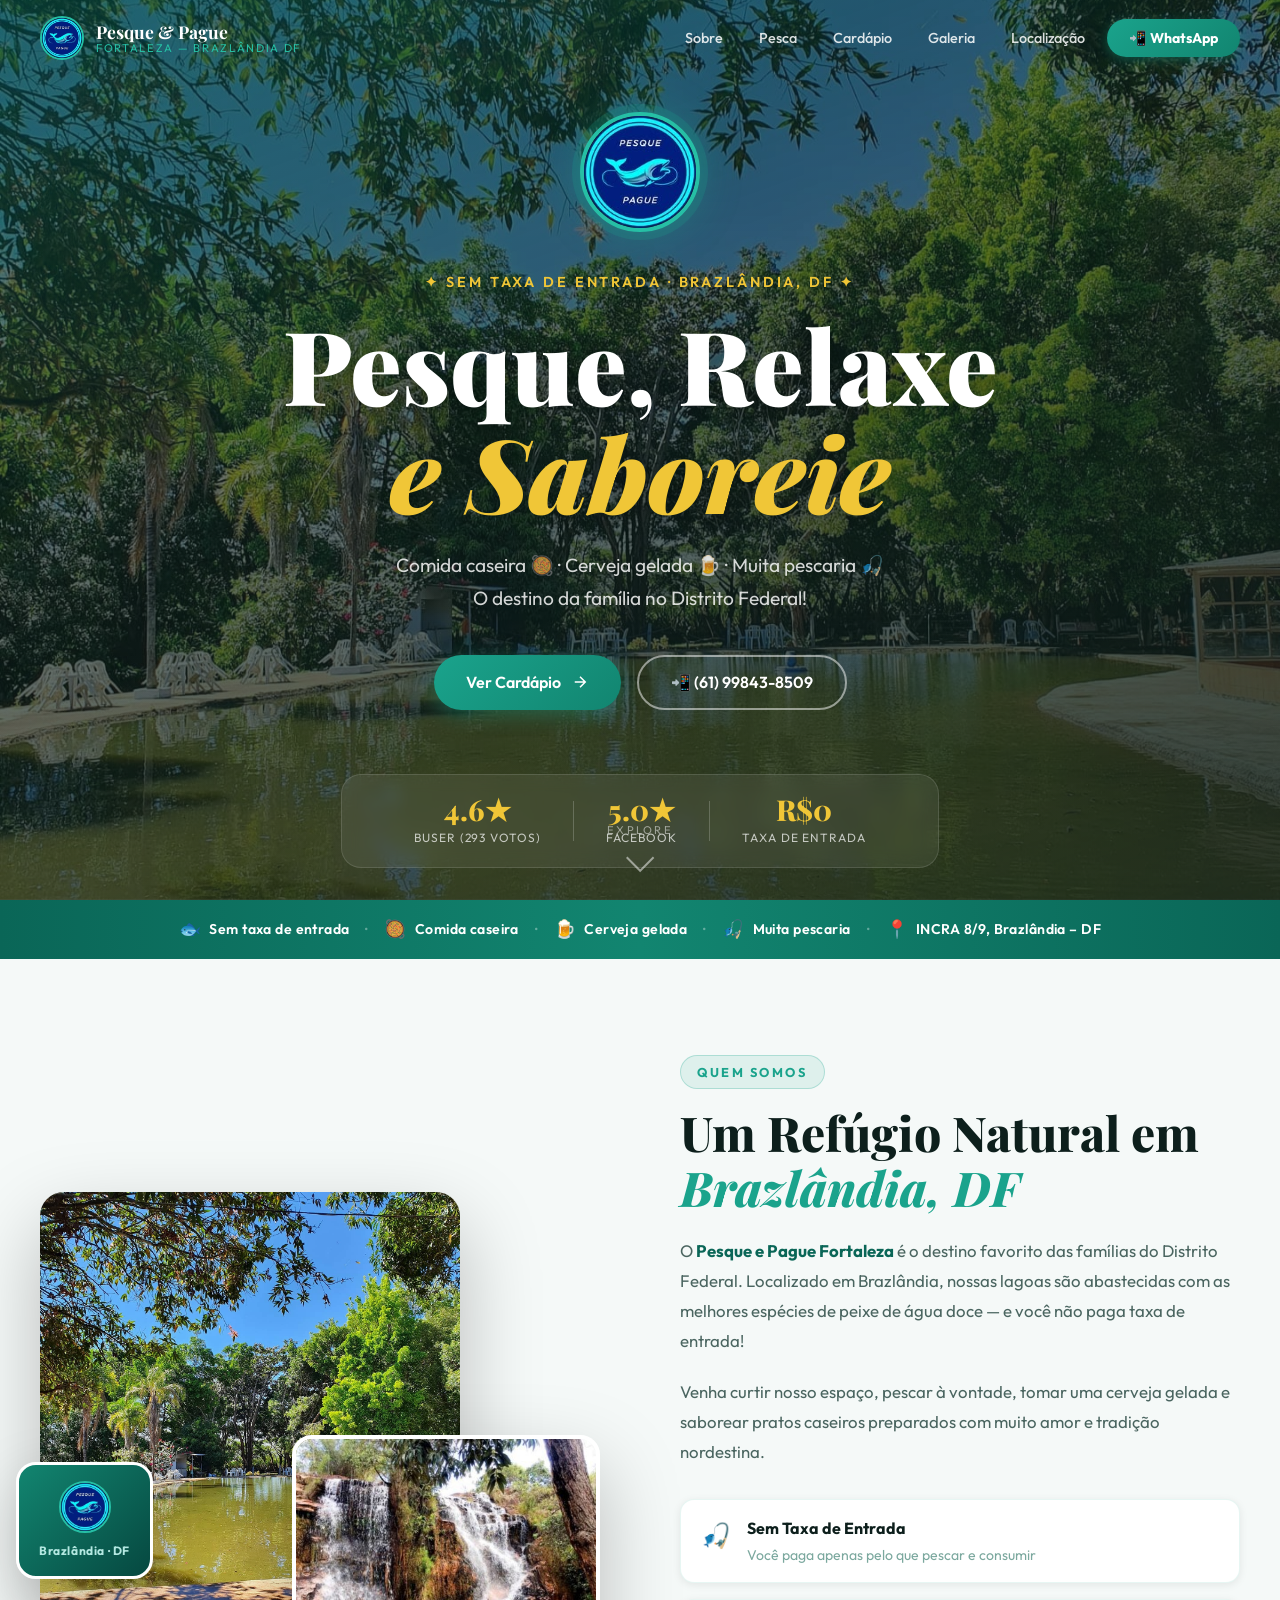
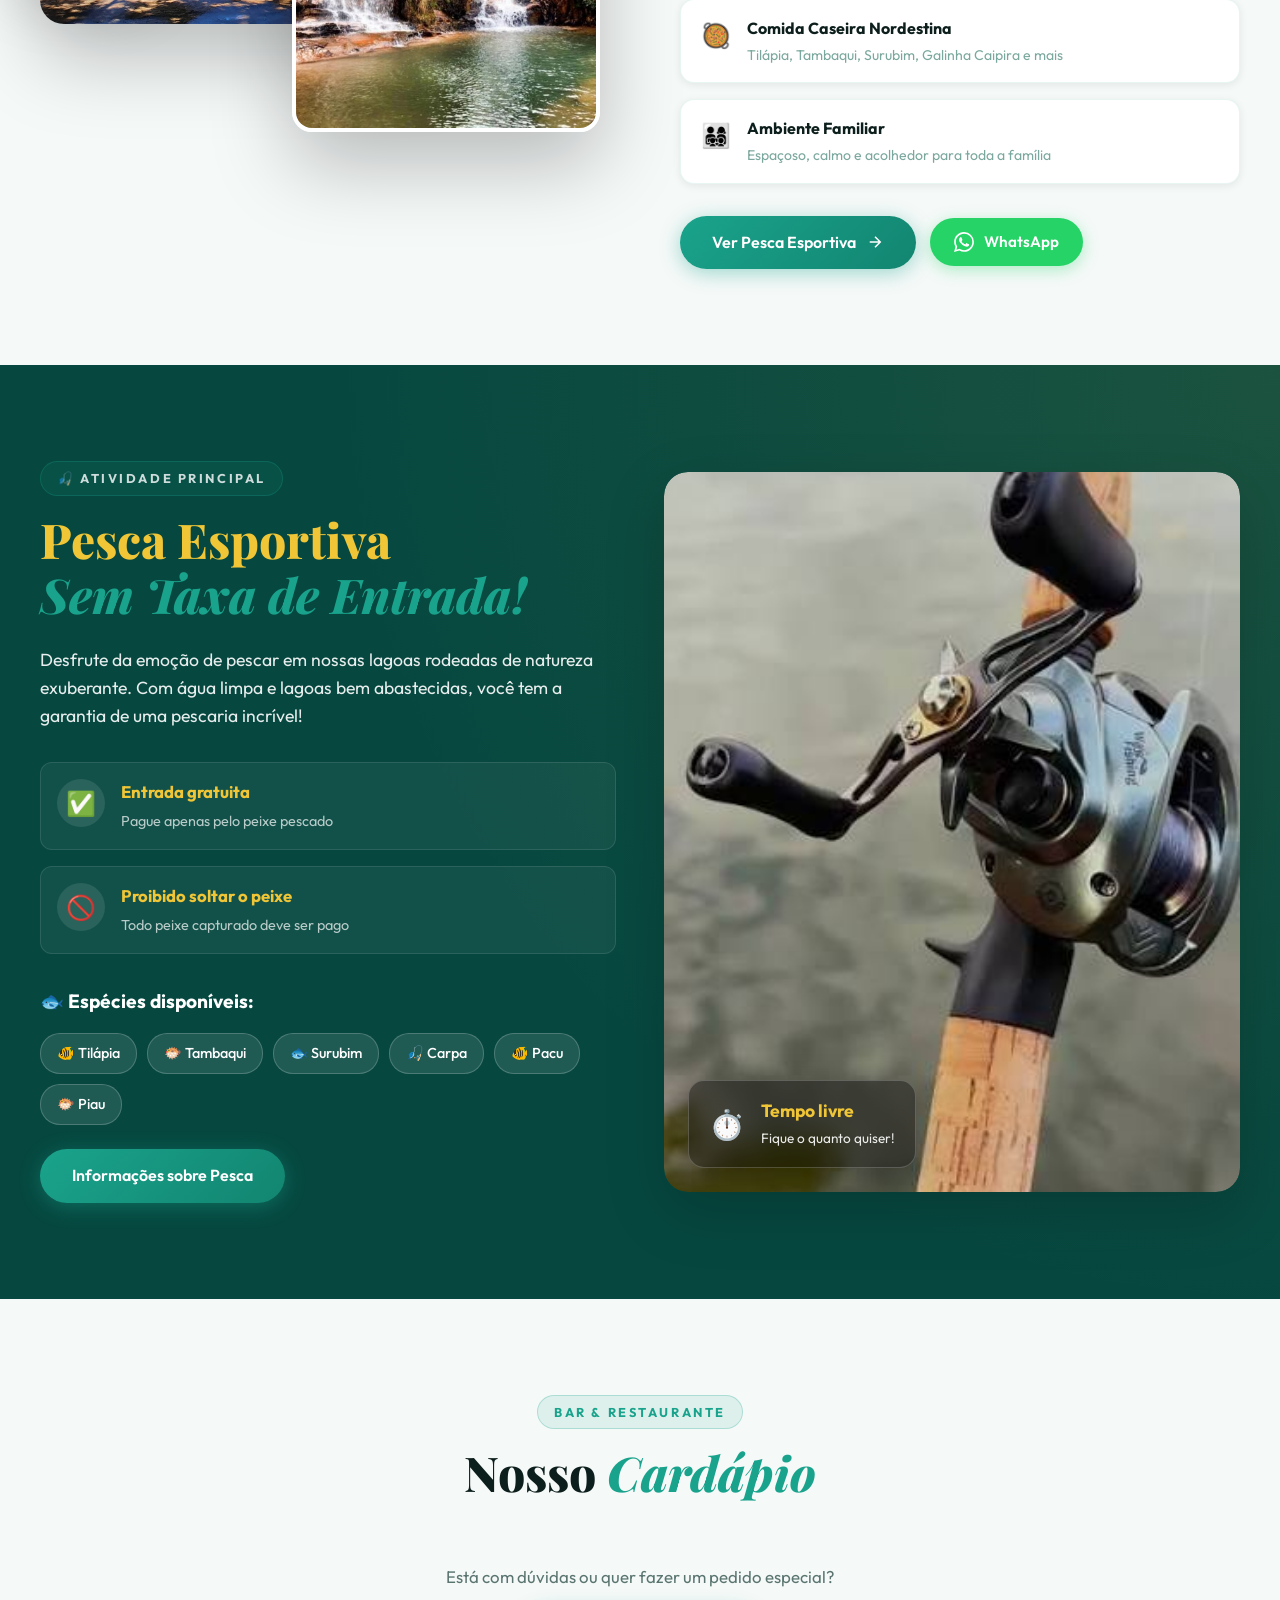
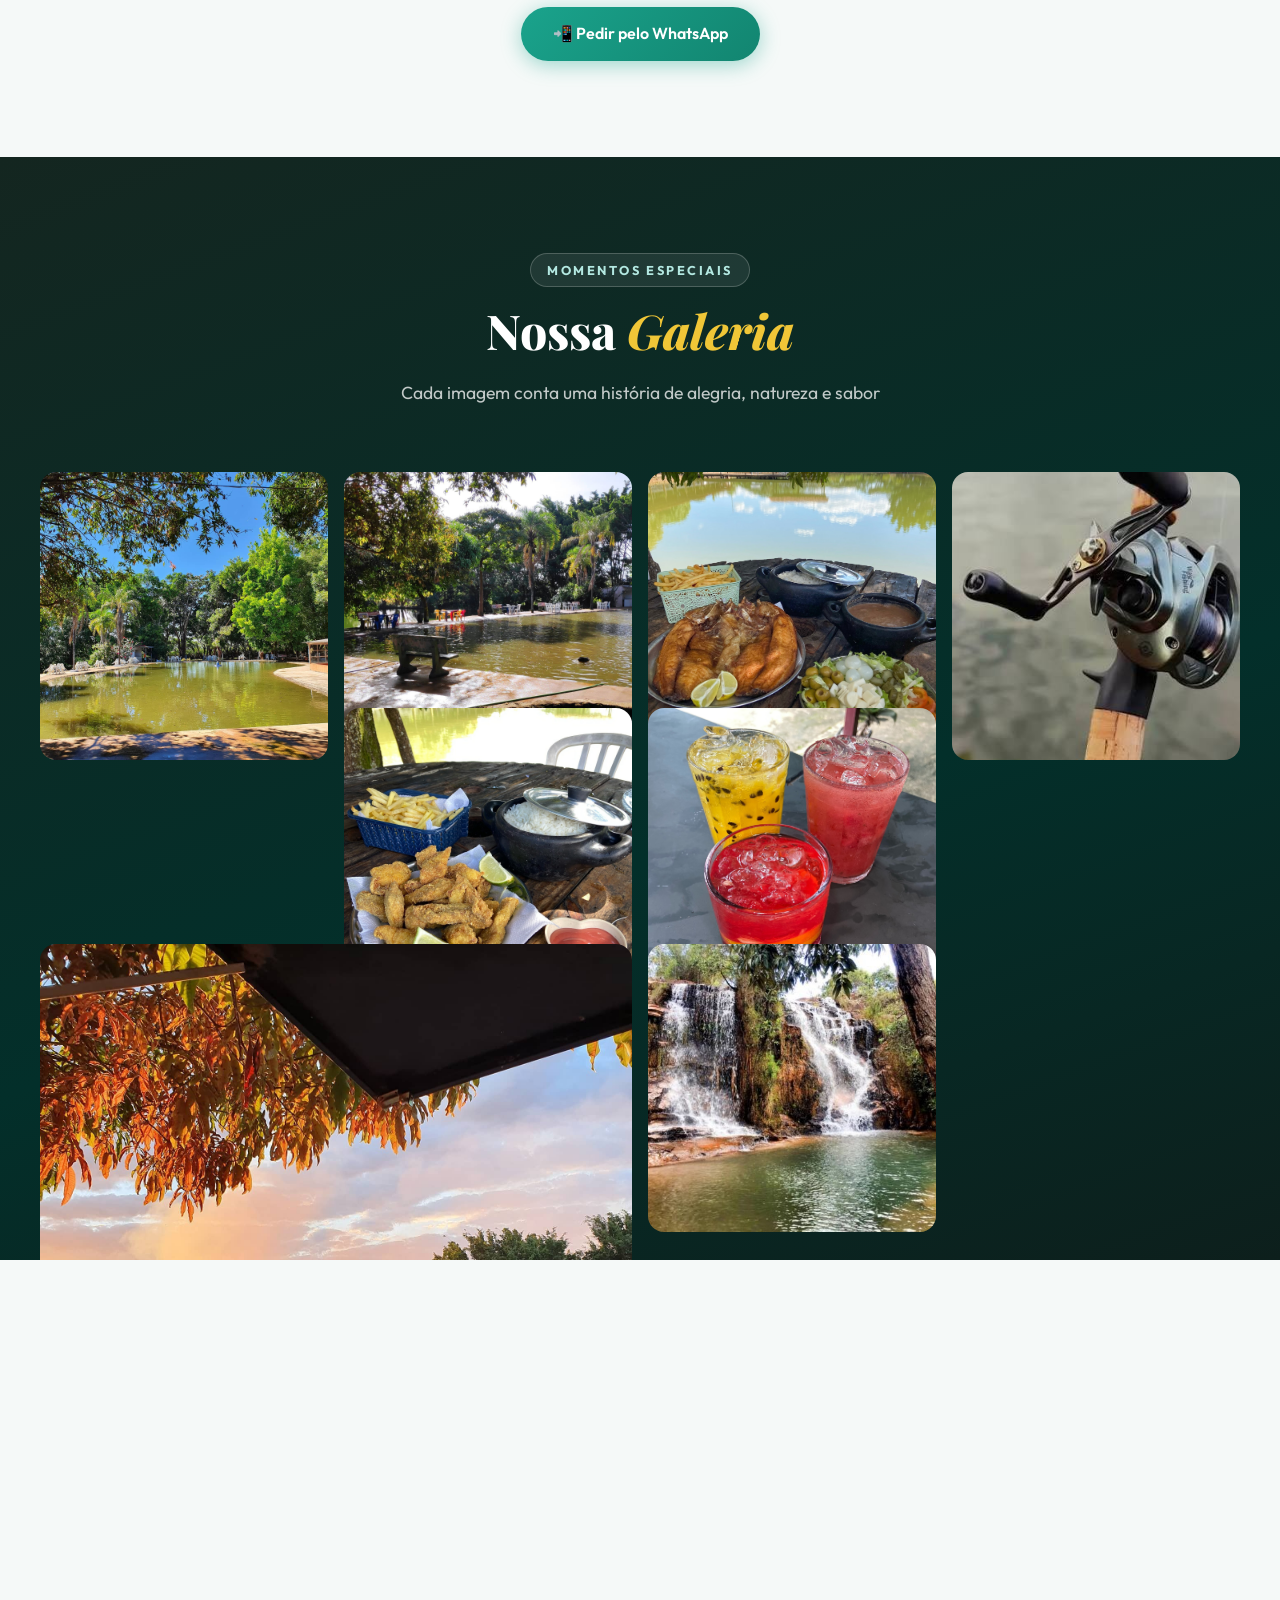
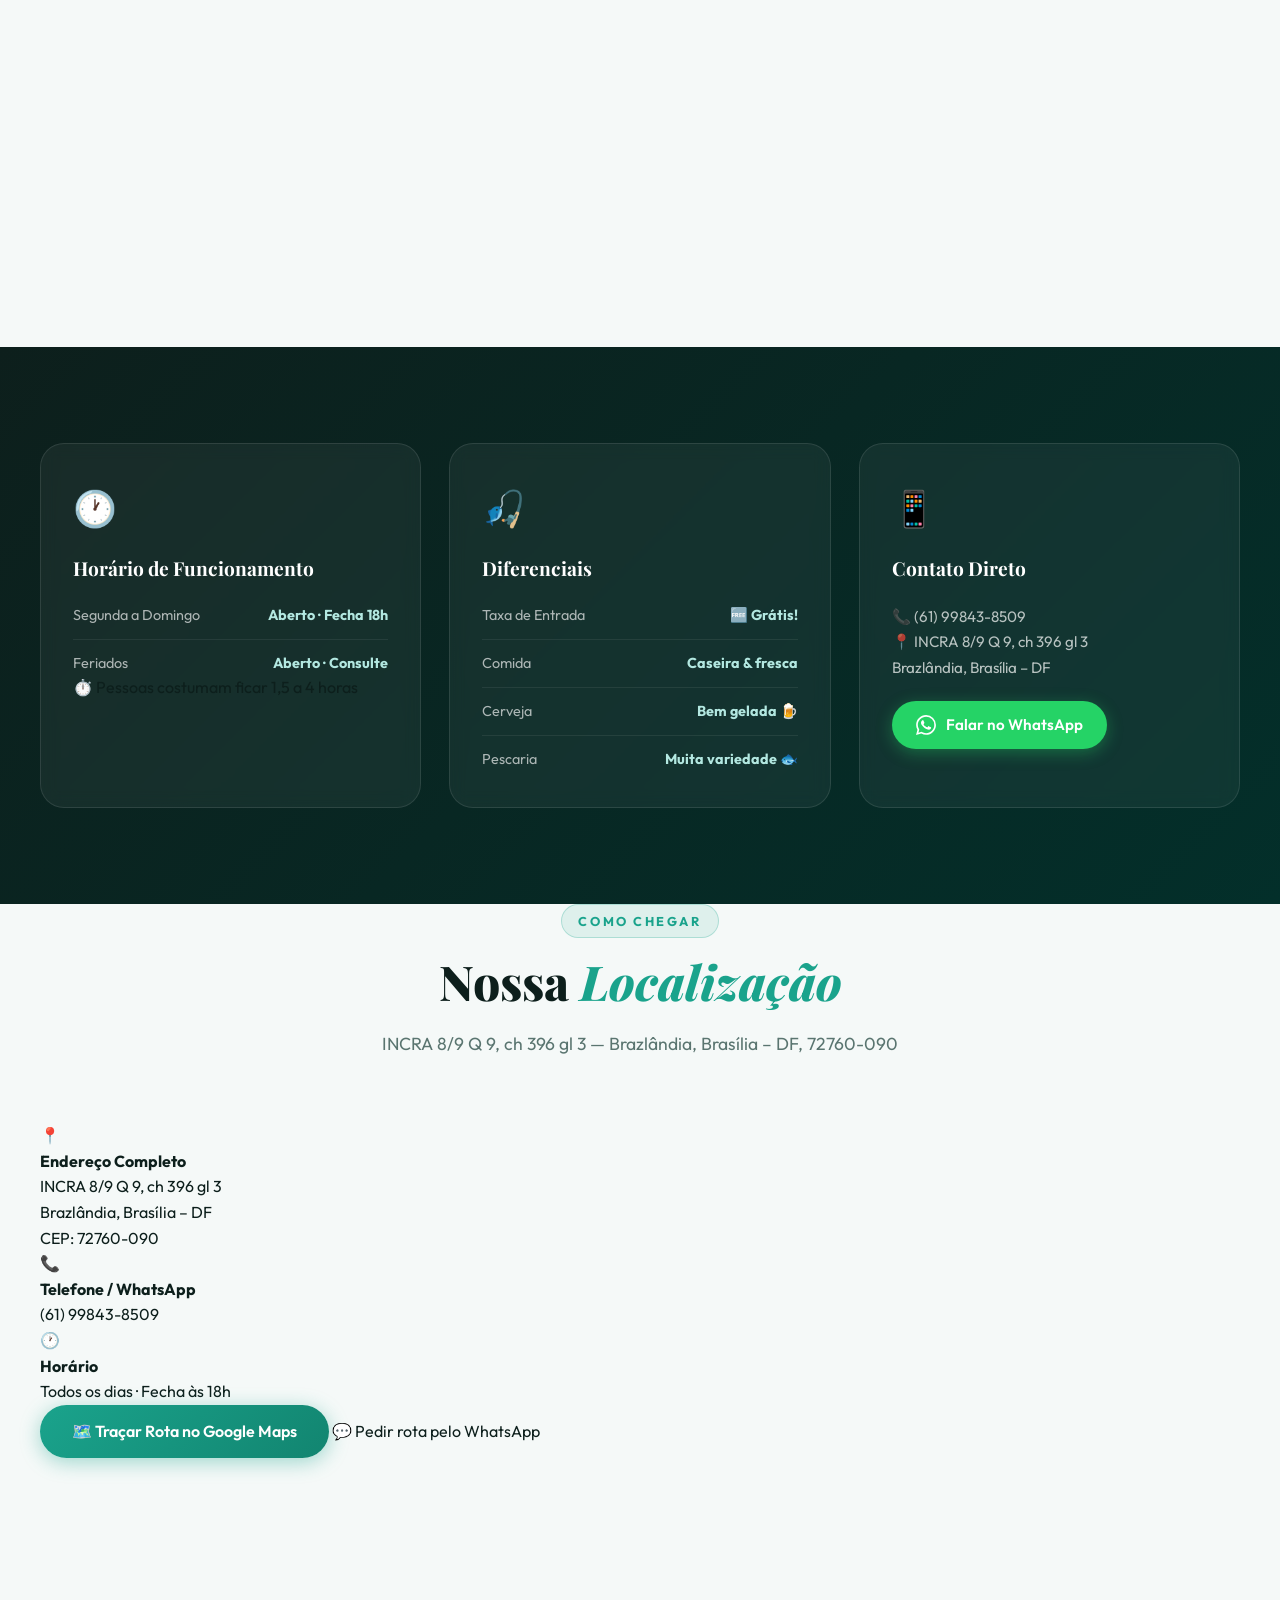
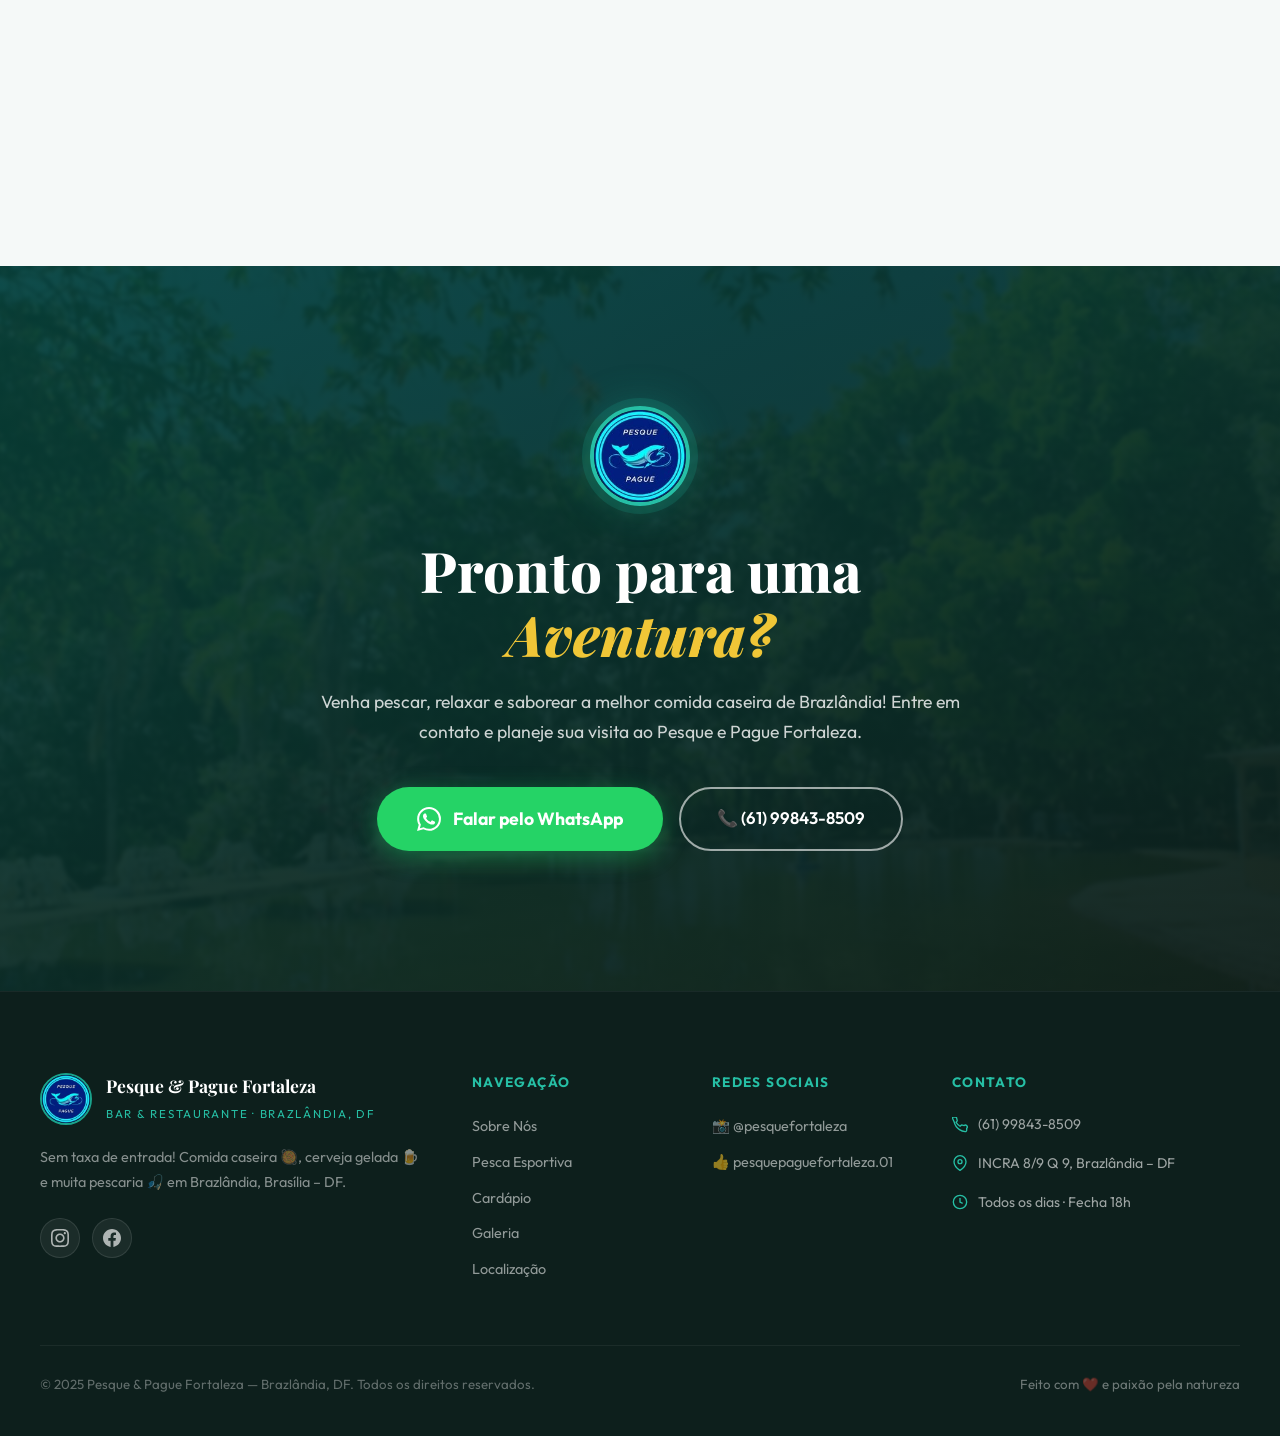
==== commit 97179608: "fix: Correcao do layout e refatoracao do cardapio para slider premium - Resolvido bug de altura absu" ====
--- a/index.html
+++ b/index.html
@@ -10,6 +10,7 @@
   <link rel="preconnect" href="https://fonts.googleapis.com" />
   <link rel="preconnect" href="https://fonts.gstatic.com" crossorigin />
   <link href="https://fonts.googleapis.com/css2?family=Outfit:wght@300;400;500;600;700;800;900&family=Playfair+Display:ital,wght@0,700;0,800;1,700&display=swap" rel="stylesheet" />
+  <link rel="stylesheet" href="https://cdn.jsdelivr.net/npm/swiper@11/swiper-bundle.min.css" />
   <link rel="stylesheet" href="style.css" />
 </head>
 <body>
@@ -51,7 +52,7 @@
         <img src="images/logo.jpg" alt="Logo Pesque e Pague Fortaleza" class="hero-logo-img" />
       </div>
       <p class="hero-eyebrow">✦ Sem taxa de entrada · Brazlândia, DF ✦</p>
-      <h1 class="hero-title">Pesque, Relaxe<br /><em>e Saboreie</em></h1>
+      <h1 class="hero-title">Pesque, Relaxe<br /> <em>e Saboreie</em></h1>
       <p class="hero-subtitle">Comida caseira 🥘 · Cerveja gelada 🍺 · Muita pescaria 🎣<br />O destino da família no Distrito Federal!</p>
       <div class="hero-actions">
         <a href="#cardapio" class="btn-primary" id="hero-cta-menu">
@@ -141,340 +142,65 @@
   </section>
 
   <!-- ============================================================
-       PESCA ESPORTIVA — Seção Dedicada
+       PESCA ESPORTIVA — Seção Dedicada (Redesign)
   ============================================================ -->
   <section class="pesca-section" id="pesca">
-    <div class="pesca-bg-img">
-      <img src="images/pesca_esportiva.jpg" alt="Pesca esportiva Pesque e Pague Fortaleza Brazlândia" />
-      <div class="pesca-bg-overlay"></div>
-    </div>
-    <div class="container pesca-container">
-      <div class="pesca-content reveal-left">
-        <span class="section-eyebrow light">🎣 Atividade Principal</span>
-        <h2 class="section-title light">Pesca Esportiva<br /><em>Sem Taxa de Entrada!</em></h2>
-        <p class="pesca-desc">Desfrute da emoção de pescar em nossas lagoas rodeadas de natureza exuberante. Com água limpa e lagoas bem abastecidas, você tem a garantia de uma pescaria incrível!</p>
-        <div class="pesca-especies">
-          <h4>🐟 Espécies disponíveis:</h4>
-          <div class="especies-grid">
-            <div class="especie-tag">🐠 Tilápia</div>
-            <div class="especie-tag">🐡 Tambaqui</div>
-            <div class="especie-tag">🐟 Surubim</div>
-            <div class="especie-tag">🎣 Carpa</div>
-            <div class="especie-tag">🐠 Pacu</div>
-            <div class="especie-tag">🐡 Piau</div>
-          </div>
-        </div>
-        <div class="pesca-regras">
-          <div class="pesca-regra">
-            <div class="regra-icon">✅</div>
-            <div><strong>Entrada gratuita</strong><p>Pague apenas pelo peixe pescado</p></div>
-          </div>
-          <div class="pesca-regra">
-            <div class="regra-icon">🚫</div>
-            <div><strong>Proibido soltar o peixe</strong><p>Todo peixe capturado deve ser pago</p></div>
-          </div>
-          <div class="pesca-regra">
-            <div class="regra-icon">⏱️</div>
-            <div><strong>Fique quanto quiser</strong><p>Pessoas ficam 1,5 a 4 horas em média</p></div>
-          </div>
-        </div>
-        <a href="https://wa.me/5561998438509?text=Olá!%20Gostaria%20de%20saber%20mais%20sobre%20a%20pesca%20no%20Pesque%20e%20Pague%20Fortaleza" class="btn-whatsapp-large" id="pesca-whatsapp" target="_blank" rel="noopener">
-          <svg viewBox="0 0 24 24" fill="currentColor"><path d="M17.472 14.382c-.297-.149-1.758-.867-2.03-.967-.273-.099-.471-.148-.67.15-.197.297-.767.966-.94 1.164-.173.199-.347.223-.644.075-.297-.15-1.255-.463-2.39-1.475-.883-.788-1.48-1.761-1.653-2.059-.173-.297-.018-.458.13-.606.134-.133.298-.347.446-.52.149-.174.198-.298.298-.497.099-.198.05-.371-.025-.52-.075-.149-.669-1.612-.916-2.207-.242-.579-.487-.5-.669-.51-.173-.008-.371-.01-.57-.01-.198 0-.52.074-.792.372-.272.297-1.04 1.016-1.04 2.479 0 1.462 1.065 2.875 1.213 3.074.149.198 2.096 3.2 5.077 4.487.709.306 1.262.489 1.694.625.712.227 1.36.195 1.871.118.571-.085 1.758-.719 2.006-1.413.248-.694.248-1.289.173-1.413-.074-.124-.272-.198-.57-.347m-5.421 7.403h-.004a9.87 9.87 0 01-5.031-1.378l-.361-.214-3.741.982.998-3.648-.235-.374a9.86 9.86 0 01-1.51-5.26c.001-5.45 4.436-9.884 9.888-9.884 2.64 0 5.122 1.03 6.988 2.898a9.825 9.825 0 012.893 6.994c-.003 5.45-4.437 9.884-9.885 9.884m8.413-18.297A11.815 11.815 0 0012.05 0C5.495 0 .16 5.335.157 11.892c0 2.096.547 4.142 1.588 5.945L.057 24l6.305-1.654a11.882 11.882 0 005.683 1.448h.005c6.554 0 11.89-5.335 11.893-11.893a11.821 11.821 0 00-3.48-8.413Z"/></svg>
-          Informações sobre Pesca
-        </a>
+    <div class="container">
+      <div class="pesca-grid">
+        <div class="pesca-content reveal-left">
+          <span class="section-eyebrow">🎣 Atividade Principal</span>
+          <h2 class="section-title">Pesca Esportiva<br /> <em>Sem Taxa de Entrada!</em></h2>
+          <p class="pesca-desc">Desfrute da emoção de pescar em nossas lagoas rodeadas de natureza exuberante. Com água limpa e lagoas bem abastecidas, você tem a garantia de uma pescaria incrível!</p>
+          
+          <div class="pesca-regras">
+            <div class="pesca-regra">
+              <div class="regra-icon">✅</div>
+              <div><strong>Entrada gratuita</strong><p>Pague apenas pelo peixe pescado</p></div>
+            </div>
+            <div class="pesca-regra">
+              <div class="regra-icon">🚫</div>
+              <div><strong>Proibido soltar o peixe</strong><p>Todo peixe capturado deve ser pago</p></div>
+            </div>
+          </div>
+          
+          <div class="pesca-especies">
+            <h4>🐟 Espécies disponíveis:</h4>
+            <div class="especies-grid">
+              <div class="especie-tag">🐠 Tilápia</div>
+              <div class="especie-tag">🐡 Tambaqui</div>
+              <div class="especie-tag">🐟 Surubim</div>
+              <div class="especie-tag">🎣 Carpa</div>
+              <div class="especie-tag">🐠 Pacu</div>
+              <div class="especie-tag">🐡 Piau</div>
+            </div>
+          </div>
+
+          <a href="https://wa.me/5561998438509?text=Olá!%20Gostaria%20de%20saber%20mais%20sobre%20a%20pesca%20no%20Pesque%20e%20Pague%20Fortaleza" class="btn-primary" style="margin-top:24px" target="_blank" rel="noopener">
+            Informações sobre Pesca
+          </a>
+        </div>
+        <div class="pesca-image-wrapper reveal-right">
+          <img src="images/pesca_esportiva.jpg" alt="Equipamento de Pesca Esportiva" class="pesca-img-featured" loading="lazy" />
+          <div class="pesca-glass-badge">
+            <div class="glass-icon">⏱️</div>
+            <div>
+              <strong>Tempo livre</strong>
+              <span>Fique o quanto quiser!</span>
+            </div>
+          </div>
+        </div>
       </div>
     </div>
   </section>
 
   <!-- ============================================================
-       CARDÁPIO VISUAL
+       CARDÁPIO VISUAL (Slider Premium)
   ============================================================ -->
   <section class="cardapio-section" id="cardapio">
     <div class="container">
       <div class="section-header text-center reveal-up">
         <span class="section-eyebrow">Bar &amp; Restaurante</span>
         <h2 class="section-title">Nosso <em>Cardápio</em></h2>
-        <p class="section-subtitle">Comida caseira nordestina · Pratos frescos preparados na hora</p>
-      </div>
-
-      <!-- Fotos destaque -->
-      <div class="menu-photo-row reveal-up">
-        <div class="menu-photo-item">
-          <img src="images/imgi_6_625188161_18084743812899574_2363783329406083265_n.jpg" alt="Peixe frito com acompanhamentos" loading="lazy" />
-          <span>Peixe Frito Inteiro</span>
-        </div>
-        <div class="menu-photo-item featured">
-          <img src="images/imgi_7_627674853_18255272047290571_3708360859054448121_n.jpg" alt="Filé empanado" loading="lazy" />
-          <span>Filé Empanado</span>
-        </div>
-        <div class="menu-photo-item">
-          <img src="images/imgi_8_622057594_18073228265106264_9011134293181083772_n.jpg" alt="Drinks tropicais" loading="lazy" />
-          <span>Drinks &amp; Bebidas</span>
-        </div>
-      </div>
-
-      <!-- Navegação de categorias -->
-      <div class="cardapio-nav reveal-up">
-        <button class="cat-btn active" data-cat="peixes" id="btn-peixes">🐟 Peixes</button>
-        <button class="cat-btn" data-cat="moquecas" id="btn-moquecas">🍲 Moquecas</button>
-        <button class="cat-btn" data-cat="carnes" id="btn-carnes">🍗 Carnes</button>
-        <button class="cat-btn" data-cat="porcoes" id="btn-porcoes">🍟 Porções</button>
-        <button class="cat-btn" data-cat="cervejas" id="btn-cervejas">🍺 Cervejas &amp; Vinhos</button>
-        <button class="cat-btn" data-cat="drinks" id="btn-drinks">🥃 Doses</button>
-        <button class="cat-btn" data-cat="aguas" id="btn-aguas">💧 Água &amp; Refri</button>
-      </div>
-
-      <!-- ─── PEIXES ─────────────────────────────────────────── -->
-      <div class="cat-panel active" id="cat-peixes">
-        <div class="visual-menu-grid">
-          <div class="vm-card highlight">
-            <div class="vm-card-img">
-              <img src="images/imgi_6_625188161_18084743812899574_2363783329406083265_n.jpg" alt="Tilápia" loading="lazy" />
-              <div class="vm-badge">⭐ Top</div>
-            </div>
-            <div class="vm-card-body">
-              <div class="vm-num">01</div>
-              <h3>Tilápia Sem Espinhas</h3>
-              <p>Acompanha farofa</p>
-              <div class="vm-price">R$ 89,00</div>
-            </div>
-          </div>
-          <div class="vm-card">
-            <div class="vm-card-img">
-              <img src="images/imgi_6_625188161_18084743812899574_2363783329406083265_n.jpg" alt="Tilápia em Posta" loading="lazy" />
-            </div>
-            <div class="vm-card-body">
-              <div class="vm-num">02</div>
-              <h3>Tilápia em Posta</h3>
-              <p>Acompanha farofa</p>
-              <div class="vm-price">R$ 79,00</div>
-            </div>
-          </div>
-          <div class="vm-card highlight">
-            <div class="vm-card-img">
-              <img src="images/imgi_7_627674853_18255272047290571_3708360859054448121_n.jpg" alt="Tambaqui" loading="lazy" />
-              <div class="vm-badge">⭐ Top</div>
-            </div>
-            <div class="vm-card-body">
-              <div class="vm-num">03</div>
-              <h3>Tambaqui Sem Espinhas</h3>
-              <p>Acompanha farofa</p>
-              <div class="vm-price">R$ 89,00</div>
-            </div>
-          </div>
-          <div class="vm-card">
-            <div class="vm-card-img">
-              <img src="images/imgi_7_627674853_18255272047290571_3708360859054448121_n.jpg" alt="Tambaqui Posta" loading="lazy" />
-            </div>
-            <div class="vm-card-body">
-              <div class="vm-num">04</div>
-              <h3>Tambaqui em Posta</h3>
-              <p>Acompanha farofa</p>
-              <div class="vm-price">R$ 79,00</div>
-            </div>
-          </div>
-          <div class="vm-card">
-            <div class="vm-card-img">
-              <img src="images/imgi_6_625188161_18084743812899574_2363783329406083265_n.jpg" alt="Isca de Tilápia" loading="lazy" />
-            </div>
-            <div class="vm-card-body">
-              <div class="vm-num">10</div>
-              <h3>Isca de Tilápia</h3>
-              <p>Filé</p>
-              <div class="vm-price">R$ 65,00</div>
-            </div>
-          </div>
-          <div class="vm-card">
-            <div class="vm-card-img">
-              <img src="images/imgi_6_625188161_18084743812899574_2363783329406083265_n.jpg" alt="Camarão" loading="lazy" />
-            </div>
-            <div class="vm-card-body">
-              <div class="vm-num">09</div>
-              <h3>Camarão ao Alho e Óleo</h3>
-              <p>Porção generosa</p>
-              <div class="vm-price">R$ 89,00</div>
-            </div>
-          </div>
-        </div>
-      </div>
-
-      <!-- ─── MOQUECAS ──────────────────────────────────────── -->
-      <div class="cat-panel" id="cat-moquecas">
-        <div class="moqueca-hero reveal-up">
-          <div class="moqueca-img">
-            <img src="images/imgi_6_625188161_18084743812899574_2363783329406083265_n.jpg" alt="Moqueca de Surubim" loading="lazy" />
-          </div>
-          <div class="moqueca-info">
-            <span class="section-eyebrow">Especialidade da Casa</span>
-            <h3>Moqueca de Surubim</h3>
-            <p>Um clássico nordestino preparado com carinho. Servida com arroz, pirão e salada. Escolha o tamanho ideal para o seu grupo!</p>
-            <div class="moqueca-sizes">
-              <div class="moqueca-size">
-                <div class="size-label">Pequena</div>
-                <div class="size-desc">2 Pessoas · arroz, pirão e salada</div>
-                <div class="size-price">R$ 125,00</div>
-              </div>
-              <div class="moqueca-size featured-size">
-                <div class="size-badge">Mais Pedida</div>
-                <div class="size-label">Média</div>
-                <div class="size-desc">3 Pessoas · arroz, pirão e salada</div>
-                <div class="size-price">R$ 145,00</div>
-              </div>
-              <div class="moqueca-size">
-                <div class="size-label">Grande</div>
-                <div class="size-desc">4 Pessoas · arroz, pirão e salada</div>
-                <div class="size-price">R$ 169,00</div>
-              </div>
-            </div>
-          </div>
-        </div>
-      </div>
-
-      <!-- ─── CARNES ─────────────────────────────────────────── -->
-      <div class="cat-panel" id="cat-carnes">
-        <div class="visual-menu-grid">
-          <div class="vm-card highlight">
-            <div class="vm-card-img">
-              <img src="images/imgi_6_625188161_18084743812899574_2363783329406083265_n.jpg" alt="Galinha Caipira" loading="lazy" />
-              <div class="vm-badge gold">🏆 Especial</div>
-            </div>
-            <div class="vm-card-body">
-              <div class="vm-num">08</div>
-              <h3>Galinha Caipira</h3>
-              <p>Arroz, feijão, pirão e salada</p>
-              <div class="vm-price">R$ 199,00</div>
-            </div>
-          </div>
-          <div class="vm-card">
-            <div class="vm-card-img">
-              <img src="images/imgi_7_627674853_18255272047290571_3708360859054448121_n.jpg" alt="Carne de Sol Grande" loading="lazy" />
-            </div>
-            <div class="vm-card-body">
-              <div class="vm-num">11</div>
-              <h3>Carne de Sol c/ Mandioca</h3>
-              <p>Grande</p>
-              <div class="vm-price">R$ 99,00</div>
-            </div>
-          </div>
-          <div class="vm-card">
-            <div class="vm-card-img">
-              <img src="images/imgi_7_627674853_18255272047290571_3708360859054448121_n.jpg" alt="Carne de Sol Meia" loading="lazy" />
-            </div>
-            <div class="vm-card-body">
-              <div class="vm-num">12</div>
-              <h3>Carne de Sol c/ Mandioca</h3>
-              <p>Meia porção</p>
-              <div class="vm-price">R$ 79,00</div>
-            </div>
-          </div>
-          <div class="vm-card">
-            <div class="vm-card-img">
-              <img src="images/imgi_6_625188161_18084743812899574_2363783329406083265_n.jpg" alt="Frango a Passarinho" loading="lazy" />
-            </div>
-            <div class="vm-card-body">
-              <div class="vm-num">15</div>
-              <h3>Frango a Passarinho</h3>
-              <p>Crocante e saboroso</p>
-              <div class="vm-price">R$ 59,00</div>
-            </div>
-          </div>
-        </div>
-      </div>
-
-      <!-- ─── PORÇÕES ────────────────────────────────────────── -->
-      <div class="cat-panel" id="cat-porcoes">
-        <div class="porcoes-list-grid">
-          <div class="porcao-row"><span class="p-num">13</span><div class="p-info"><strong>Batata Frita</strong><small>Porção inteira</small></div><span class="p-price">R$ 24,90</span></div>
-          <div class="porcao-row"><span class="p-num">14</span><div class="p-info"><strong>Batata Frita</strong><small>Meia porção</small></div><span class="p-price">R$ 18,90</span></div>
-          <div class="porcao-row"><span class="p-num">16</span><div class="p-info"><strong>Mandioca Frita</strong><small>Porção inteira</small></div><span class="p-price">R$ 24,90</span></div>
-          <div class="porcao-row"><span class="p-num">17</span><div class="p-info"><strong>Mandioca Frita</strong><small>Meia porção</small></div><span class="p-price">R$ 18,90</span></div>
-          <div class="porcao-row destaque"><span class="p-num">18</span><div class="p-info"><strong>Porção de Arroz</strong><small>4 Pessoas</small></div><span class="p-price">R$ 21,90</span></div>
-          <div class="porcao-row"><span class="p-num">19</span><div class="p-info"><strong>Porção de Arroz</strong><small>2 Pessoas</small></div><span class="p-price">R$ 15,90</span></div>
-          <div class="porcao-row"><span class="p-num">20</span><div class="p-info"><strong>Porção de Feijão</strong><small>4 Pessoas</small></div><span class="p-price">R$ 21,90</span></div>
-          <div class="porcao-row"><span class="p-num">21</span><div class="p-info"><strong>Porção de Feijão</strong><small>2 Pessoas</small></div><span class="p-price">R$ 15,90</span></div>
-          <div class="porcao-row"><span class="p-num">22</span><div class="p-info"><strong>Porção de Salada</strong><small>4 Pessoas</small></div><span class="p-price">R$ 21,90</span></div>
-          <div class="porcao-row"><span class="p-num">23</span><div class="p-info"><strong>Porção de Salada</strong><small>2 Pessoas</small></div><span class="p-price">R$ 15,90</span></div>
-        </div>
-      </div>
-
-      <!-- ─── CERVEJAS & VINHOS ──────────────────────────────── -->
-      <div class="cat-panel" id="cat-cervejas">
-        <div class="bebidas-columns">
-          <div class="bebidas-col">
-            <div class="bebidas-col-title">🍺 Cervejas</div>
-            <div class="porcoes-list-grid">
-              <div class="porcao-row"><span class="p-num">24</span><div class="p-info"><strong>Cerveja Lata</strong><small>a partir de</small></div><span class="p-price">R$ 5,00</span></div>
-              <div class="porcao-row destaque"><span class="p-num">25</span><div class="p-info"><strong>Cerveja 600 ml</strong><small>a partir de</small></div><span class="p-price">R$ 13,00</span></div>
-              <div class="porcao-row"><span class="p-num">26</span><div class="p-info"><strong>Long Neck</strong><small>a partir de</small></div><span class="p-price">R$ 8,00</span></div>
-              <div class="porcao-row"><span class="p-num">27</span><div class="p-info"><strong>Cerveja Caracu Lata</strong></div><span class="p-price">R$ 7,00</span></div>
-              <div class="porcao-row"><span class="p-num">28</span><div class="p-info"><strong>Cerveja s/ Álcool Lata</strong></div><span class="p-price">R$ 6,00</span></div>
-              <div class="porcao-row"><span class="p-num">29</span><div class="p-info"><strong>Long Neck s/ Álcool</strong></div><span class="p-price">R$ 10,00</span></div>
-            </div>
-          </div>
-          <div class="bebidas-col">
-            <div class="bebidas-col-title">🍷 Vinhos</div>
-            <div class="porcoes-list-grid">
-              <div class="porcao-row"><span class="p-num">43</span><div class="p-info"><strong>Pérgola</strong><small>Garrafa</small></div><span class="p-price">R$ 45,00</span></div>
-              <div class="porcao-row"><span class="p-num">44</span><div class="p-info"><strong>Pérgola</strong><small>Tulipa</small></div><span class="p-price">R$ 10,00</span></div>
-              <div class="porcao-row"><span class="p-num">45</span><div class="p-info"><strong>Moranza</strong><small>Garrafa</small></div><span class="p-price">R$ 30,00</span></div>
-              <div class="porcao-row"><span class="p-num">46</span><div class="p-info"><strong>Moranza</strong><small>Tulipa</small></div><span class="p-price">R$ 7,00</span></div>
-              <div class="porcao-row destaque"><span class="p-num">47</span><div class="p-info"><strong>Marcos James</strong><small>Garrafa</small></div><span class="p-price">R$ 50,00</span></div>
-              <div class="porcao-row"><span class="p-num">48</span><div class="p-info"><strong>Chilano</strong><small>Garrafa</small></div><span class="p-price">R$ 50,00</span></div>
-            </div>
-          </div>
-          <div class="bebidas-col">
-            <div class="bebidas-col-title">🥤 Refri &amp; Sucos</div>
-            <div class="porcoes-list-grid">
-              <div class="porcao-row"><span class="p-num">30</span><div class="p-info"><strong>Refrigerante Lata</strong></div><span class="p-price">R$ 6,00</span></div>
-              <div class="porcao-row"><span class="p-num">31</span><div class="p-info"><strong>Refrigerante 1 Lt</strong></div><span class="p-price">R$ 10,00</span></div>
-              <div class="porcao-row"><span class="p-num">32</span><div class="p-info"><strong>Suco Caixa 1 Lt</strong></div><span class="p-price">R$ 8,00</span></div>
-              <div class="porcao-row"><span class="p-num">33</span><div class="p-info"><strong>Suco Caixa 200ml</strong></div><span class="p-price">R$ 4,00</span></div>
-              <div class="porcao-row destaque"><span class="p-num">34</span><div class="p-info"><strong>Skindrop Ice 275ml</strong></div><span class="p-price">R$ 10,00</span></div>
-              <div class="porcao-row"><span class="p-num">37</span><div class="p-info"><strong>Energético</strong></div><span class="p-price">R$ 15,00</span></div>
-            </div>
-          </div>
-        </div>
-      </div>
-
-      <!-- ─── DOSES ──────────────────────────────────────────── -->
-      <div class="cat-panel" id="cat-drinks">
-        <div class="drinks-visual-grid">
-          <div class="drink-card">
-            <div class="drink-img"><img src="images/imgi_8_622057594_18073228265106264_9011134293181083772_n.jpg" alt="Caipirinha" loading="lazy" /></div>
-            <div class="drink-info"><span class="p-num">53</span><strong>Caipirinha</strong><span class="vm-price">R$ 15,00</span></div>
-          </div>
-          <div class="drink-card">
-            <div class="drink-img"><img src="images/imgi_8_622057594_18073228265106264_9011134293181083772_n.jpg" alt="Campiroska" loading="lazy" /></div>
-            <div class="drink-info"><span class="p-num">54</span><strong>Campiroska</strong><span class="vm-price">R$ 18,00</span></div>
-          </div>
-          <div class="drink-card">
-            <div class="drink-img"><img src="images/imgi_8_622057594_18073228265106264_9011134293181083772_n.jpg" alt="Whisky" loading="lazy" /></div>
-            <div class="drink-info"><span class="p-num">56</span><strong>Whisky Red Label</strong><span class="vm-price">R$ 20,00</span></div>
-          </div>
-        </div>
-        <div class="porcoes-list-grid" style="margin-top:24px">
-          <div class="porcao-row"><span class="p-num">49</span><div class="p-info"><strong>Cachaça</strong><small>a partir de</small></div><span class="p-price">R$ 5,00</span></div>
-          <div class="porcao-row"><span class="p-num">50</span><div class="p-info"><strong>Campari</strong></div><span class="p-price">R$ 12,00</span></div>
-          <div class="porcao-row"><span class="p-num">51</span><div class="p-info"><strong>Tequila</strong></div><span class="p-price">R$ 7,00</span></div>
-          <div class="porcao-row destaque"><span class="p-num">52</span><div class="p-info"><strong>José Cuervo</strong></div><span class="p-price">R$ 20,00</span></div>
-          <div class="porcao-row"><span class="p-num">55</span><div class="p-info"><strong>Preparo Cozumel</strong></div><span class="p-price">R$ 10,00</span></div>
-          <div class="porcao-row"><span class="p-num">57</span><div class="p-info"><strong>Whisky Old Parr</strong></div><span class="p-price">R$ 20,00</span></div>
-          <div class="porcao-row"><span class="p-num">58</span><div class="p-info"><strong>Whisky Chivas</strong></div><span class="p-price">R$ 20,00</span></div>
-          <div class="porcao-row"><span class="p-num">59</span><div class="p-info"><strong>Jack Daniels</strong></div><span class="p-price">R$ 20,00</span></div>
-          <div class="porcao-row destaque"><span class="p-num">60</span><div class="p-info"><strong>Cachaça Premium</strong><small>a partir de</small></div><span class="p-price">R$ 8,00</span></div>
-        </div>
-      </div>
-
-      <!-- ─── ÁGUAS ──────────────────────────────────────────── -->
-      <div class="cat-panel" id="cat-aguas">
-        <div class="porcoes-list-grid">
-          <div class="porcao-row"><span class="p-num">38</span><div class="p-info"><strong>Água Mineral 500ml</strong></div><span class="p-price">R$ 3,00</span></div>
-          <div class="porcao-row destaque"><span class="p-num">39</span><div class="p-info"><strong>Água Mineral c/ Gás 900ml</strong></div><span class="p-price">R$ 5,00</span></div>
-          <div class="porcao-row"><span class="p-num">40</span><div class="p-info"><strong>Água Tônica</strong></div><span class="p-price">R$ 6,00</span></div>
-          <div class="porcao-row"><span class="p-num">41</span><div class="p-info"><strong>Água de Coco 200ml</strong></div><span class="p-price">R$ 5,00</span></div>
-          <div class="porcao-row"><span class="p-num">42</span><div class="p-info"><strong>H2K Limoneto</strong></div><span class="p-price">R$ 8,00</span></div>
-          <div class="porcao-row"><span class="p-num">51</span><div class="p-info"><strong>51 Ice 275ml</strong></div><span class="p-price">R$ 7,00</span></div>
-        </div>
       </div>
 
       <div class="menu-cta reveal-up">
@@ -779,6 +505,7 @@
     <span class="whatsapp-pulse"></span>
   </a>
 
+  <script src="https://cdn.jsdelivr.net/npm/swiper@11/swiper-bundle.min.js"></script>
   <script src="script.js"></script>
 </body>
 </html>
--- a/style.css
+++ b/style.css
@@ -1,9 +1,9 @@
-/* ================================================================
-   PESQUE & PAGUE FORTALEZA — Landing Page Styles
+﻿/* ================================================================
+   PESQUE & PAGUE FORTALEZA â€” Landing Page Styles
    Design: Premium nature + fishing + gastronomy
 ================================================================ */
 
-/* ── RESET & BASE ────────────────────────────────────────────── */
+/* â”€â”€ RESET & BASE â”€â”€â”€â”€â”€â”€â”€â”€â”€â”€â”€â”€â”€â”€â”€â”€â”€â”€â”€â”€â”€â”€â”€â”€â”€â”€â”€â”€â”€â”€â”€â”€â”€â”€â”€â”€â”€â”€â”€â”€â”€â”€â”€â”€â”€â”€ */
 *, *::before, *::after {
   box-sizing: border-box;
   margin: 0;
@@ -78,18 +78,18 @@
   color: inherit;
 }
 
-/* ── SCROLLBAR ──────────────────────────────────────────────── */
+/* â”€â”€ SCROLLBAR â”€â”€â”€â”€â”€â”€â”€â”€â”€â”€â”€â”€â”€â”€â”€â”€â”€â”€â”€â”€â”€â”€â”€â”€â”€â”€â”€â”€â”€â”€â”€â”€â”€â”€â”€â”€â”€â”€â”€â”€â”€â”€â”€â”€â”€â”€â”€â”€ */
 ::-webkit-scrollbar { width: 8px; }
 ::-webkit-scrollbar-track { background: var(--dark-800); }
 ::-webkit-scrollbar-thumb { background: var(--teal-500); border-radius: 4px; }
 
-/* ── CONTAINER ──────────────────────────────────────────────── */
+/* â”€â”€ CONTAINER â”€â”€â”€â”€â”€â”€â”€â”€â”€â”€â”€â”€â”€â”€â”€â”€â”€â”€â”€â”€â”€â”€â”€â”€â”€â”€â”€â”€â”€â”€â”€â”€â”€â”€â”€â”€â”€â”€â”€â”€â”€â”€â”€â”€â”€â”€â”€â”€ */
 .container {
   width: min(1200px, 100% - 3rem);
   margin-inline: auto;
 }
 
-/* ── SECTION UTILITIES ──────────────────────────────────────── */
+/* â”€â”€ SECTION UTILITIES â”€â”€â”€â”€â”€â”€â”€â”€â”€â”€â”€â”€â”€â”€â”€â”€â”€â”€â”€â”€â”€â”€â”€â”€â”€â”€â”€â”€â”€â”€â”€â”€â”€â”€â”€â”€â”€â”€â”€â”€ */
 .section-eyebrow {
   display: inline-block;
   font-size: 0.8rem;
@@ -144,7 +144,7 @@
 }
 .text-center { text-align: center; }
 
-/* ── BUTTONS ────────────────────────────────────────────────── */
+/* â”€â”€ BUTTONS â”€â”€â”€â”€â”€â”€â”€â”€â”€â”€â”€â”€â”€â”€â”€â”€â”€â”€â”€â”€â”€â”€â”€â”€â”€â”€â”€â”€â”€â”€â”€â”€â”€â”€â”€â”€â”€â”€â”€â”€â”€â”€â”€â”€â”€â”€â”€â”€â”€â”€ */
 .btn-primary {
   display: inline-flex;
   align-items: center;
@@ -255,7 +255,7 @@
   box-shadow: 0 12px 36px rgba(37, 211, 102, 0.55);
 }
 
-/* ── NAVBAR ─────────────────────────────────────────────────── */
+/* â”€â”€ NAVBAR â”€â”€â”€â”€â”€â”€â”€â”€â”€â”€â”€â”€â”€â”€â”€â”€â”€â”€â”€â”€â”€â”€â”€â”€â”€â”€â”€â”€â”€â”€â”€â”€â”€â”€â”€â”€â”€â”€â”€â”€â”€â”€â”€â”€â”€â”€â”€â”€â”€â”€â”€ */
 .navbar {
   position: fixed;
   top: 0;
@@ -366,7 +366,7 @@
   transition: all 0.3s;
 }
 
-/* ── HERO ────────────────────────────────────────────────────── */
+/* â”€â”€ HERO â”€â”€â”€â”€â”€â”€â”€â”€â”€â”€â”€â”€â”€â”€â”€â”€â”€â”€â”€â”€â”€â”€â”€â”€â”€â”€â”€â”€â”€â”€â”€â”€â”€â”€â”€â”€â”€â”€â”€â”€â”€â”€â”€â”€â”€â”€â”€â”€â”€â”€â”€â”€â”€â”€ */
 .hero {
   position: relative;
   height: 100vh;
@@ -550,7 +550,7 @@
   50%       { transform: rotate(45deg) translateY(6px); }
 }
 
-/* ── SOBRE ───────────────────────────────────────────────────── */
+/* â”€â”€ SOBRE â”€â”€â”€â”€â”€â”€â”€â”€â”€â”€â”€â”€â”€â”€â”€â”€â”€â”€â”€â”€â”€â”€â”€â”€â”€â”€â”€â”€â”€â”€â”€â”€â”€â”€â”€â”€â”€â”€â”€â”€â”€â”€â”€â”€â”€â”€â”€â”€â”€â”€â”€â”€â”€ */
 .sobre {
   padding: var(--section-py) 0;
   background: var(--off-white);
@@ -682,7 +682,7 @@
   margin: 0;
 }
 
-/* ── EXPERIÊNCIAS ────────────────────────────────────────────── */
+/* â”€â”€ EXPERIÃŠNCIAS â”€â”€â”€â”€â”€â”€â”€â”€â”€â”€â”€â”€â”€â”€â”€â”€â”€â”€â”€â”€â”€â”€â”€â”€â”€â”€â”€â”€â”€â”€â”€â”€â”€â”€â”€â”€â”€â”€â”€â”€â”€â”€â”€â”€â”€â”€ */
 .experiencias {
   position: relative;
   padding: var(--section-py) 0;
@@ -759,7 +759,7 @@
   color: var(--teal-100);
 }
 
-/* ── GASTRONOMIA ─────────────────────────────────────────────── */
+/* â”€â”€ GASTRONOMIA â”€â”€â”€â”€â”€â”€â”€â”€â”€â”€â”€â”€â”€â”€â”€â”€â”€â”€â”€â”€â”€â”€â”€â”€â”€â”€â”€â”€â”€â”€â”€â”€â”€â”€â”€â”€â”€â”€â”€â”€â”€â”€â”€â”€â”€â”€â”€ */
 .gastronomia {
   padding: var(--section-py) 0;
   background: var(--off-white);
@@ -848,7 +848,7 @@
   margin-bottom: 16px;
 }
 
-/* ── GALERIA ─────────────────────────────────────────────────── */
+/* â”€â”€ GALERIA â”€â”€â”€â”€â”€â”€â”€â”€â”€â”€â”€â”€â”€â”€â”€â”€â”€â”€â”€â”€â”€â”€â”€â”€â”€â”€â”€â”€â”€â”€â”€â”€â”€â”€â”€â”€â”€â”€â”€â”€â”€â”€â”€â”€â”€â”€â”€â”€â”€â”€â”€ */
 .galeria {
   position: relative;
   padding: var(--section-py) 0;
@@ -903,7 +903,7 @@
   letter-spacing: 0.04em;
 }
 
-/* ── DEPOIMENTOS ─────────────────────────────────────────────── */
+/* â”€â”€ DEPOIMENTOS â”€â”€â”€â”€â”€â”€â”€â”€â”€â”€â”€â”€â”€â”€â”€â”€â”€â”€â”€â”€â”€â”€â”€â”€â”€â”€â”€â”€â”€â”€â”€â”€â”€â”€â”€â”€â”€â”€â”€â”€â”€â”€â”€â”€â”€â”€â”€ */
 .depoimentos {
   padding: var(--section-py) 0;
   background: var(--off-white);
@@ -982,7 +982,7 @@
   color: var(--text-muted);
 }
 
-/* ── INFO SECTION ────────────────────────────────────────────── */
+/* â”€â”€ INFO SECTION â”€â”€â”€â”€â”€â”€â”€â”€â”€â”€â”€â”€â”€â”€â”€â”€â”€â”€â”€â”€â”€â”€â”€â”€â”€â”€â”€â”€â”€â”€â”€â”€â”€â”€â”€â”€â”€â”€â”€â”€â”€â”€â”€â”€â”€â”€ */
 .info-section {
   padding: var(--section-py) 0;
   background: linear-gradient(135deg, var(--dark-900), var(--teal-900));
@@ -1044,7 +1044,7 @@
   margin-bottom: 4px;
 }
 
-/* ── CONTATO ─────────────────────────────────────────────────── */
+/* â”€â”€ CONTATO â”€â”€â”€â”€â”€â”€â”€â”€â”€â”€â”€â”€â”€â”€â”€â”€â”€â”€â”€â”€â”€â”€â”€â”€â”€â”€â”€â”€â”€â”€â”€â”€â”€â”€â”€â”€â”€â”€â”€â”€â”€â”€â”€â”€â”€â”€â”€â”€â”€â”€â”€ */
 .contato {
   position: relative;
   padding: 140px 0;
@@ -1111,7 +1111,7 @@
   flex-wrap: wrap;
 }
 
-/* ── FOOTER ──────────────────────────────────────────────────── */
+/* â”€â”€ FOOTER â”€â”€â”€â”€â”€â”€â”€â”€â”€â”€â”€â”€â”€â”€â”€â”€â”€â”€â”€â”€â”€â”€â”€â”€â”€â”€â”€â”€â”€â”€â”€â”€â”€â”€â”€â”€â”€â”€â”€â”€â”€â”€â”€â”€â”€â”€â”€â”€â”€â”€â”€â”€ */
 .footer {
   background: var(--dark-900);
   border-top: 1px solid rgba(255,255,255,0.05);
@@ -1239,7 +1239,7 @@
 }
 .footer-tagline { color: rgba(255,255,255,0.4) !important; }
 
-/* ── WHATSAPP FLOAT ──────────────────────────────────────────── */
+/* â”€â”€ WHATSAPP FLOAT â”€â”€â”€â”€â”€â”€â”€â”€â”€â”€â”€â”€â”€â”€â”€â”€â”€â”€â”€â”€â”€â”€â”€â”€â”€â”€â”€â”€â”€â”€â”€â”€â”€â”€â”€â”€â”€â”€â”€â”€â”€â”€â”€â”€ */
 .whatsapp-float {
   position: fixed;
   bottom: 28px;
@@ -1279,7 +1279,7 @@
   100% { transform: scale(2); opacity: 0; }
 }
 
-/* ── REVEAL ANIMATIONS ───────────────────────────────────────── */
+/* â”€â”€ REVEAL ANIMATIONS â”€â”€â”€â”€â”€â”€â”€â”€â”€â”€â”€â”€â”€â”€â”€â”€â”€â”€â”€â”€â”€â”€â”€â”€â”€â”€â”€â”€â”€â”€â”€â”€â”€â”€â”€â”€â”€â”€â”€â”€â”€ */
 .reveal-up, .reveal-left, .reveal-right {
   opacity: 0;
   transition: opacity 0.7s ease, transform 0.7s ease;
@@ -1295,7 +1295,7 @@
   transform: translate(0, 0);
 }
 
-/* ── KEYFRAME ANIMATIONS ──────────────────────────────────────── */
+/* â”€â”€ KEYFRAME ANIMATIONS â”€â”€â”€â”€â”€â”€â”€â”€â”€â”€â”€â”€â”€â”€â”€â”€â”€â”€â”€â”€â”€â”€â”€â”€â”€â”€â”€â”€â”€â”€â”€â”€â”€â”€â”€â”€â”€â”€â”€â”€ */
 @keyframes fadeInDown {
   from { opacity: 0; transform: translateY(-20px); }
   to   { opacity: 1; transform: translateY(0); }
@@ -1309,7 +1309,7 @@
   to   { opacity: 1; }
 }
 
-/* ── RESPONSIVE ──────────────────────────────────────────────── */
+/* â”€â”€ RESPONSIVE â”€â”€â”€â”€â”€â”€â”€â”€â”€â”€â”€â”€â”€â”€â”€â”€â”€â”€â”€â”€â”€â”€â”€â”€â”€â”€â”€â”€â”€â”€â”€â”€â”€â”€â”€â”€â”€â”€â”€â”€â”€â”€â”€â”€â”€â”€â”€â”€ */
 @media (max-width: 1024px) {
   .footer-grid {
     grid-template-columns: 1fr 1fr;
@@ -1385,7 +1385,7 @@
   .mapa-wrapper { grid-template-columns: 1fr; }
 }
 
-/* ── DESTAQUE STRIP ──────────────────────────────────────────── */
+/* â”€â”€ DESTAQUE STRIP â”€â”€â”€â”€â”€â”€â”€â”€â”€â”€â”€â”€â”€â”€â”€â”€â”€â”€â”€â”€â”€â”€â”€â”€â”€â”€â”€â”€â”€â”€â”€â”€â”€â”€â”€â”€â”€â”€â”€â”€â”€â”€â”€â”€ */
 .destaque-strip {
   background: linear-gradient(90deg, var(--teal-700), var(--teal-600), var(--teal-700));
   padding: 14px 0;
@@ -1413,7 +1413,7 @@
   font-size: 1.2rem;
 }
 
-/* ── SOBRE CTA GROUP ─────────────────────────────────────────── */
+/* â”€â”€ SOBRE CTA GROUP â”€â”€â”€â”€â”€â”€â”€â”€â”€â”€â”€â”€â”€â”€â”€â”€â”€â”€â”€â”€â”€â”€â”€â”€â”€â”€â”€â”€â”€â”€â”€â”€â”€â”€â”€â”€â”€â”€â”€â”€â”€â”€â”€ */
 .sobre-cta-group {
   display: flex;
   gap: 14px;
@@ -1424,315 +1424,379 @@
   margin-top: 0;
 }
 
-/* ── CARDÁPIO SECTION ────────────────────────────────────────── */
+/* â”€â”€ PESCA ESPORTIVA (Redesign) â”€â”€â”€â”€â”€â”€â”€â”€â”€â”€â”€â”€â”€â”€â”€â”€â”€â”€â”€â”€â”€â”€â”€â”€â”€â”€â”€â”€â”€â”€â”€â”€ */
+.pesca-section {
+  padding: var(--section-py) 0;
+  background-color: var(--teal-800);
+  color: var(--white);
+  position: relative;
+  overflow: hidden;
+}
+.pesca-section::before {
+  content: "";
+  position: absolute;
+  top: 0; left: 0; width: 100%; height: 100%;
+  background: radial-gradient(circle at top right, rgba(212,175,55,0.1) 0%, transparent 60%);
+  pointer-events: none;
+}
+.pesca-grid {
+  display: grid;
+  grid-template-columns: 1fr 1fr;
+  gap: 48px;
+  align-items: center;
+}
+.pesca-content .section-title {
+  color: var(--gold-400);
+  margin-bottom: 24px;
+}
+.pesca-content .section-eyebrow {
+  color: rgba(255,255,255,0.8);
+}
+.pesca-desc {
+  font-size: 1.1rem;
+  line-height: 1.6;
+  color: rgba(255,255,255,0.9);
+  margin-bottom: 32px;
+}
+.pesca-regras {
+  display: flex;
+  flex-direction: column;
+  gap: 16px;
+  margin-bottom: 32px;
+}
+.pesca-regra {
+  display: flex;
+  align-items: flex-start;
+  gap: 16px;
+  background: rgba(255,255,255,0.05);
+  padding: 16px;
+  border-radius: 12px;
+  border: 1px solid rgba(255,255,255,0.1);
+}
+.pesca-regra .regra-icon {
+  font-size: 1.5rem;
+  background: rgba(255,255,255,0.1);
+  width: 48px; height: 48px;
+  border-radius: 50%;
+  display: flex; align-items: center; justify-content: center;
+  flex-shrink: 0;
+}
+.pesca-regra strong {
+  display: block;
+  font-size: 1.05rem;
+  color: var(--gold-400);
+  margin-bottom: 4px;
+}
+.pesca-regra p {
+  font-size: 0.9rem;
+  color: rgba(255,255,255,0.7);
+  margin: 0;
+}
+.pesca-especies h4 {
+  font-family: var(--font-heading);
+  font-size: 1.2rem;
+  margin-bottom: 16px;
+  color: var(--white);
+}
+.especies-grid {
+  display: flex;
+  flex-wrap: wrap;
+  gap: 10px;
+}
+.especie-tag {
+  background: rgba(255,255,255,0.1);
+  color: var(--white);
+  padding: 8px 16px;
+  border-radius: 20px;
+  font-size: 0.9rem;
+  font-weight: 500;
+  border: 1px solid rgba(255,255,255,0.2);
+  transition: var(--transition-base);
+}
+.especie-tag:hover {
+  background: var(--gold-500);
+  color: var(--teal-900);
+  border-color: var(--gold-500);
+  transform: translateY(-2px);
+}
+.pesca-image-wrapper {
+  position: relative;
+  border-radius: 24px;
+  overflow: hidden;
+  box-shadow: var(--shadow-lg);
+}
+.pesca-img-featured {
+  width: 100%;
+  height: auto;
+  aspect-ratio: 4/5;
+  object-fit: cover;
+  border-radius: 24px;
+}
+.pesca-glass-badge {
+  position: absolute;
+  bottom: 24px;
+  left: 24px;
+  background: rgba(0, 0, 0, 0.4);
+  backdrop-filter: blur(12px);
+  -webkit-backdrop-filter: blur(12px);
+  padding: 16px 20px;
+  border-radius: 16px;
+  display: flex;
+  align-items: center;
+  gap: 16px;
+  border: 1px solid rgba(255,255,255,0.2);
+  color: var(--white);
+  box-shadow: 0 8px 32px rgba(0,0,0,0.3);
+}
+.pesca-glass-badge .glass-icon {
+  font-size: 1.8rem;
+}
+.pesca-glass-badge strong {
+  display: block;
+  font-size: 1.1rem;
+  color: var(--gold-400);
+}
+.pesca-glass-badge span {
+  font-size: 0.85rem;
+  opacity: 0.9;
+}
+@media (max-width: 992px) {
+  .pesca-grid { grid-template-columns: 1fr; }
+  .pesca-image-wrapper { order: -1; }
+}
+
+/* â”€â”€ CARDÃPIO SECTION (SLIDER PREMIUM) â”€â”€â”€â”€â”€â”€â”€â”€â”€â”€â”€â”€â”€â”€â”€â”€â”€â”€â”€â”€â”€â”€â”€â”€â”€ */
 .cardapio-section {
   padding: var(--section-py) 0;
   background: var(--off-white);
-}
-
-/* Menu Highlight */
-.menu-highlight {
+  overflow: hidden;
+}
+.menu-slider-container {
+  width: 100%;
+  margin-top: 40px;
+  padding-bottom: 60px; /* Space for pagination */
+}
+.menuSwiper {
+  width: 100%;
+  padding-bottom: 50px;
+}
+.menu-slide-card {
+  background: var(--white);
+  border-radius: 24px;
+  padding: 32px;
+  box-shadow: var(--shadow-sm);
+  border: 1px solid rgba(0,0,0,0.05);
+  height: 100%;
+  display: flex;
+  flex-direction: column;
+  transition: var(--transition-base);
+}
+.menu-slide-card.featured {
+  background: var(--teal-800);
+  color: var(--white);
+}
+.menu-slide-card:hover {
+  box-shadow: var(--shadow-md);
+  transform: translateY(-4px);
+}
+.menu-slide-header {
+  display: flex;
+  align-items: center;
+  gap: 16px;
+  margin-bottom: 32px;
+  padding-bottom: 20px;
+  border-bottom: 1px solid rgba(0,0,0,0.08);
+}
+.menu-slide-card.featured .menu-slide-header {
+  border-bottom-color: rgba(255,255,255,0.15);
+}
+.msh-icon {
+  font-size: 2.2rem;
+  background: var(--off-white);
+  width: 60px; height: 60px;
+  display: flex; align-items: center; justify-content: center;
+  border-radius: 16px;
+  flex-shrink: 0;
+}
+.menu-slide-card.featured .msh-icon {
+  background: rgba(255,255,255,0.1);
+}
+.menu-slide-header h3 {
+  font-family: var(--font-heading);
+  font-size: 1.6rem;
+  font-weight: 700;
+  margin: 0;
+  color: var(--teal-900);
+}
+.menu-slide-card.featured .menu-slide-header h3 {
+  color: var(--gold-400);
+}
+.msh-badge {
+  background: var(--gold-500);
+  color: var(--teal-900);
+  font-size: 0.75rem;
+  text-transform: uppercase;
+  font-weight: 700;
+  padding: 4px 10px;
+  border-radius: 12px;
+  margin-left: auto;
+}
+.menu-slide-body {
+  flex-grow: 1;
+  display: flex;
+  flex-direction: column;
+  gap: 20px;
+}
+.menu-slide-body.double-col {
   display: grid;
-  grid-template-columns: repeat(3, 1fr);
+  grid-template-columns: 1fr 1fr;
+  gap: 20px;
+}
+.menu-intro-text {
+  font-size: 1rem;
+  line-height: 1.6;
+  color: rgba(255,255,255,0.85);
+  margin-bottom: 8px;
+}
+.menu-item-text {
+  display: flex;
+  flex-direction: column;
+  gap: 4px;
+}
+.menu-item-text.highlight {
+  background: rgba(255,255,255,0.1);
+  padding: 16px;
+  border-radius: 12px;
+  border: 1px solid rgba(255,255,255,0.2);
+}
+.mi-top {
+  display: flex;
+  justify-content: space-between;
+  align-items: baseline;
   gap: 16px;
-  margin-bottom: 48px;
-  border-radius: 20px;
+}
+.mi-top strong {
+  font-family: var(--font-heading);
+  font-size: 1.1rem;
+  color: var(--teal-900);
+  position: relative;
+}
+.menu-slide-card.featured .mi-top strong {
+  color: var(--white);
+}
+.mi-top strong::after {
+  content: "";
+  display: inline-block;
+  width: 100%;
+  border-bottom: 1px dashed rgba(0,0,0,0.2);
+  margin: 0 8px;
+  flex-grow: 1;
+}
+.mi-price {
+  font-weight: 700;
+  color: var(--gold-600);
+  font-size: 1.1rem;
+  white-space: nowrap;
+}
+.mi-desc {
+  font-size: 0.9rem;
+  color: var(--text-muted);
+  margin: 0;
+}
+.menu-slide-card.featured .mi-desc {
+  color: rgba(255,255,255,0.7);
+}
+
+/* Swiper Nav/Pagination overrrides */
+.swiper-pagination-bullet {
+  background: var(--teal-400);
+  opacity: 0.5;
+}
+.swiper-pagination-bullet-active {
+  background: var(--teal-700);
+  opacity: 1;
+}
+.swiper-button-next, .swiper-button-prev {
+  color: var(--teal-700);
+  background: var(--white);
+  width: 48px; height: 48px;
+  border-radius: 50%;
+  box-shadow: var(--shadow-sm);
+}
+.swiper-button-next:after, .swiper-button-prev:after {
+  font-size: 1.2rem;
+  font-weight: bold;
+}
+@media (max-width: 768px) {
+  .menu-slide-body.double-col { grid-template-columns: 1fr; }
+}
+
+/* â”€â”€ GALERIA (AJUSTES) â”€â”€â”€â”€â”€â”€â”€â”€â”€â”€â”€â”€â”€â”€â”€â”€â”€â”€â”€â”€â”€â”€â”€â”€â”€â”€â”€â”€â”€â”€â”€â”€â”€â”€â”€â”€â”€â”€â”€â”€â”€ */
+.galeria-section {
+  padding: var(--section-py) 0;
+  background: var(--white);
+}
+.gallery-grid {
+  display: grid;
+  grid-template-columns: repeat(auto-fill, minmax(250px, 1fr));
+  gap: 16px;
+  margin-top: 40px;
+}
+.gallery-item {
+  position: relative;
+  border-radius: 16px;
   overflow: hidden;
-}
-.menu-highlight-img {
-  position: relative;
-  height: 220px;
-  overflow: hidden;
-}
-.menu-highlight-img img {
+  cursor: pointer;
+  aspect-ratio: 1;
+}
+.gallery-item img {
   width: 100%;
   height: 100%;
   object-fit: cover;
-  transition: transform 0.5s var(--ease);
-}
-.menu-highlight-img:hover img { transform: scale(1.06); }
-.menu-highlight-label {
+  transition: transform 0.6s cubic-bezier(0.16, 1, 0.3, 1);
+}
+.gallery-item:hover img {
+  transform: scale(1.08);
+}
+.gallery-overlay {
   position: absolute;
-  top: 12px;
-  left: 12px;
-  background: var(--gold-500);
-  color: var(--dark-900);
-  font-size: 0.78rem;
-  font-weight: 800;
-  padding: 5px 12px;
-  border-radius: 100px;
-  letter-spacing: 0.04em;
-}
-
-/* Menu Tabs */
-.menu-tabs {
-  display: flex;
-  gap: 10px;
-  flex-wrap: wrap;
-  margin-bottom: 36px;
-  background: var(--white);
-  padding: 10px;
+  inset: 0;
+  background: linear-gradient(to top, rgba(0,0,0,0.8) 0%, transparent 60%);
+  opacity: 0;
+  transition: opacity 0.3s ease;
+  display: flex;
+  align-items: flex-end;
+  padding: 24px;
+}
+.gallery-item:hover .gallery-overlay {
+  opacity: 1;
+}
+.gallery-overlay span {
+  color: var(--white);
+  font-family: var(--font-heading);
+  font-size: 1.25rem;
+  font-weight: 600;
+  transform: translateY(10px);
+  transition: transform 0.3s ease;
+}
+.gallery-item:hover .gallery-overlay span {
+  transform: translateY(0);
+}
+
+/* â”€â”€ GOOGLE MAPS EMBED â”€â”€â”€â”€â”€â”€â”€â”€â”€â”€â”€â”€â”€â”€â”€â”€â”€â”€â”€â”€â”€â”€â”€â”€â”€â”€â”€â”€â”€â”€â”€â”€â”€â”€â”€â”€â”€â”€â”€â”€â”€ */
+.mapa-embed {
+  width: 100%;
+  height: 400px;
+  border: 0;
   border-radius: 16px;
   box-shadow: var(--shadow-sm);
-  border: 1px solid rgba(26, 163, 140, 0.1);
-}
-.menu-tab {
-  flex: 1;
-  min-width: 160px;
-  padding: 12px 20px;
-  background: transparent;
-  color: #5a7570;
-  font-family: var(--font-body);
-  font-size: 0.9rem;
-  font-weight: 600;
-  border: none;
-  border-radius: 10px;
-  cursor: pointer;
-  transition: all 0.3s var(--ease);
-  text-align: center;
-  white-space: nowrap;
-}
-.menu-tab:hover {
-  background: rgba(26, 163, 140, 0.07);
-  color: var(--teal-600);
-}
-.menu-tab.active {
-  background: linear-gradient(135deg, var(--teal-500), var(--teal-600));
-  color: var(--white);
-  box-shadow: 0 4px 16px rgba(26, 163, 140, 0.35);
-}
-
-/* Menu Panels */
-.menu-panel {
-  display: none;
-  animation: fadeIn 0.35s ease;
-}
-.menu-panel.active { display: block; }
-
-/* Category Title */
-.menu-category-title {
-  font-family: var(--font-display);
-  font-size: 1.15rem;
-  font-weight: 700;
-  color: var(--dark-900);
-  padding: 12px 0 16px;
   margin-top: 24px;
-  margin-bottom: 4px;
-  border-bottom: 2px solid rgba(26, 163, 140, 0.15);
-}
-.menu-category-title:first-child { margin-top: 0; }
-
-/* Menu Items Grid */
-.menu-items-grid {
-  display: grid;
-  grid-template-columns: repeat(auto-fill, minmax(300px, 1fr));
-  gap: 10px;
-  margin-bottom: 8px;
-}
-
-.menu-item {
-  display: flex;
-  justify-content: space-between;
-  align-items: center;
-  padding: 14px 18px;
-  background: var(--white);
-  border-radius: 12px;
-  border: 1px solid rgba(0,0,0,0.05);
-  transition: all 0.25s var(--ease);
-  gap: 12px;
-}
-.menu-item:hover {
-  border-color: var(--teal-400);
-  box-shadow: 0 4px 16px rgba(26, 163, 140, 0.1);
-  transform: translateY(-1px);
-}
-.menu-item.destaque {
-  border-color: rgba(26, 163, 140, 0.25);
-  background: linear-gradient(135deg, rgba(26, 163, 140, 0.04), rgba(26, 163, 140, 0.01));
-}
-
-.menu-item-info {
-  display: flex;
-  align-items: center;
-  gap: 12px;
-  flex: 1;
-  min-width: 0;
-}
-.menu-item-num {
-  display: inline-flex;
-  align-items: center;
-  justify-content: center;
-  min-width: 28px;
-  height: 28px;
-  background: rgba(26, 163, 140, 0.1);
-  color: var(--teal-600);
-  font-size: 0.72rem;
-  font-weight: 800;
-  border-radius: 8px;
-  flex-shrink: 0;
-}
-.menu-item-info div { display: flex; flex-direction: column; min-width: 0; }
-.menu-item-info strong {
-  font-size: 0.92rem;
-  color: var(--dark-900);
-  font-weight: 700;
-  line-height: 1.3;
-  white-space: nowrap;
-  overflow: hidden;
-  text-overflow: ellipsis;
-}
-.menu-item-info small {
-  font-size: 0.76rem;
-  color: var(--text-muted);
-  margin-top: 1px;
-}
-.menu-item-price {
-  font-size: 0.95rem;
-  font-weight: 800;
-  color: var(--teal-600);
-  white-space: nowrap;
-  flex-shrink: 0;
-}
-
-.menu-cta {
-  text-align: center;
-  padding-top: 40px;
-  border-top: 1px solid rgba(0,0,0,0.07);
-  margin-top: 40px;
-}
-.menu-cta p {
-  font-size: 1.05rem;
-  color: #5a7570;
-  margin-bottom: 16px;
-}
-
-/* ── RATINGS BADGES ──────────────────────────────────────────── */
-.ratings-badges {
-  display: flex;
-  gap: 16px;
-  justify-content: center;
-  flex-wrap: wrap;
-  margin-top: 20px;
-  margin-bottom: -16px;
-}
-.rating-badge {
-  display: flex;
-  align-items: center;
-  gap: 8px;
-  background: var(--white);
-  border: 1px solid rgba(26, 163, 140, 0.15);
-  border-radius: 100px;
-  padding: 8px 20px;
-  box-shadow: var(--shadow-sm);
-}
-.rating-platform {
-  font-size: 0.8rem;
-  font-weight: 700;
-  color: var(--dark-900);
-}
-.rating-stars {
-  font-size: 0.9rem;
-  color: var(--gold-500);
-  letter-spacing: 1px;
-}
-.rating-score {
-  font-size: 0.88rem;
-  font-weight: 800;
-  color: var(--teal-600);
-}
-.rating-count {
-  font-size: 0.75rem;
-  color: var(--text-muted);
-}
-
-/* ── INFO NOTE ───────────────────────────────────────────────── */
-.info-note {
-  margin-top: 16px;
-  font-size: 0.82rem;
-  color: rgba(255,255,255,0.5);
-  font-style: italic;
-}
-
-/* ── MAPA SECTION ────────────────────────────────────────────── */
-.mapa-section {
-  padding: 64px 0;
-  background: var(--off-white);
-}
-.mapa-wrapper {
-  display: grid;
-  grid-template-columns: 1fr 1.5fr;
-  gap: 40px;
-  align-items: center;
-  background: var(--white);
-  border-radius: 24px;
-  padding: 40px;
-  box-shadow: var(--shadow-md);
-  border: 1px solid rgba(26, 163, 140, 0.1);
-}
-.mapa-info h3 {
-  font-family: var(--font-display);
-  font-size: 1.5rem;
-  font-weight: 800;
-  color: var(--dark-900);
-  margin-bottom: 12px;
-}
-.mapa-info p {
-  font-size: 0.95rem;
-  color: #5a7570;
-  line-height: 1.7;
-  margin-bottom: 24px;
-}
-.mapa-actions {
-  display: flex;
-  flex-direction: column;
-  gap: 12px;
-}
-.btn-outline-dark {
-  display: inline-flex;
-  align-items: center;
-  gap: 10px;
-  padding: 12px 24px;
-  background: transparent;
-  color: var(--teal-700);
-  font-family: var(--font-body);
-  font-size: 0.95rem;
-  font-weight: 600;
-  border: 2px solid var(--teal-400);
-  border-radius: 100px;
-  cursor: pointer;
-  transition: all 0.3s var(--ease);
-}
-.btn-outline-dark:hover {
-  background: rgba(26, 163, 140, 0.08);
-  transform: translateY(-2px);
-}
-.mapa-embed {
-  border-radius: 16px;
-  overflow: hidden;
-  box-shadow: var(--shadow-md);
-}
-
-@media (max-width: 900px) {
-  .mapa-wrapper {
-    grid-template-columns: 1fr;
-    padding: 28px;
-  }
-  .menu-highlight {
-    grid-template-columns: 1fr 1fr;
-  }
-  .menu-highlight-img:last-child {
-    display: none;
-  }
-}
-@media (max-width: 640px) {
-  .menu-tabs { flex-direction: column; }
-  .menu-highlight { grid-template-columns: 1fr; height: 200px; }
-  .menu-highlight-img { height: 200px; }
-  .menu-highlight-img:not(:first-child) { display: none; }
-  .destaque-items { gap: 10px; }
-  .destaque-sep { display: none; }
-  .ratings-badges { flex-direction: column; align-items: center; }
-  .sobre-cta-group { flex-direction: column; align-items: flex-start; }
-  .menu-items-grid { grid-template-columns: 1fr; }
-}
-
+}
+
+/* Fix intersection observer styles and animations */
+.reveal-up { opacity: 0; transform: translateY(30px); transition: 0.8s ease; }
+.reveal-up.active { opacity: 1; transform: translateY(0); }
+.reveal-left { opacity: 0; transform: translateX(-30px); transition: 0.8s ease; }
+.reveal-left.active { opacity: 1; transform: translateX(0); }
+.reveal-right { opacity: 0; transform: translateX(30px); transition: 0.8s ease; }
+.reveal-right.active { opacity: 1; transform: translateX(0); }
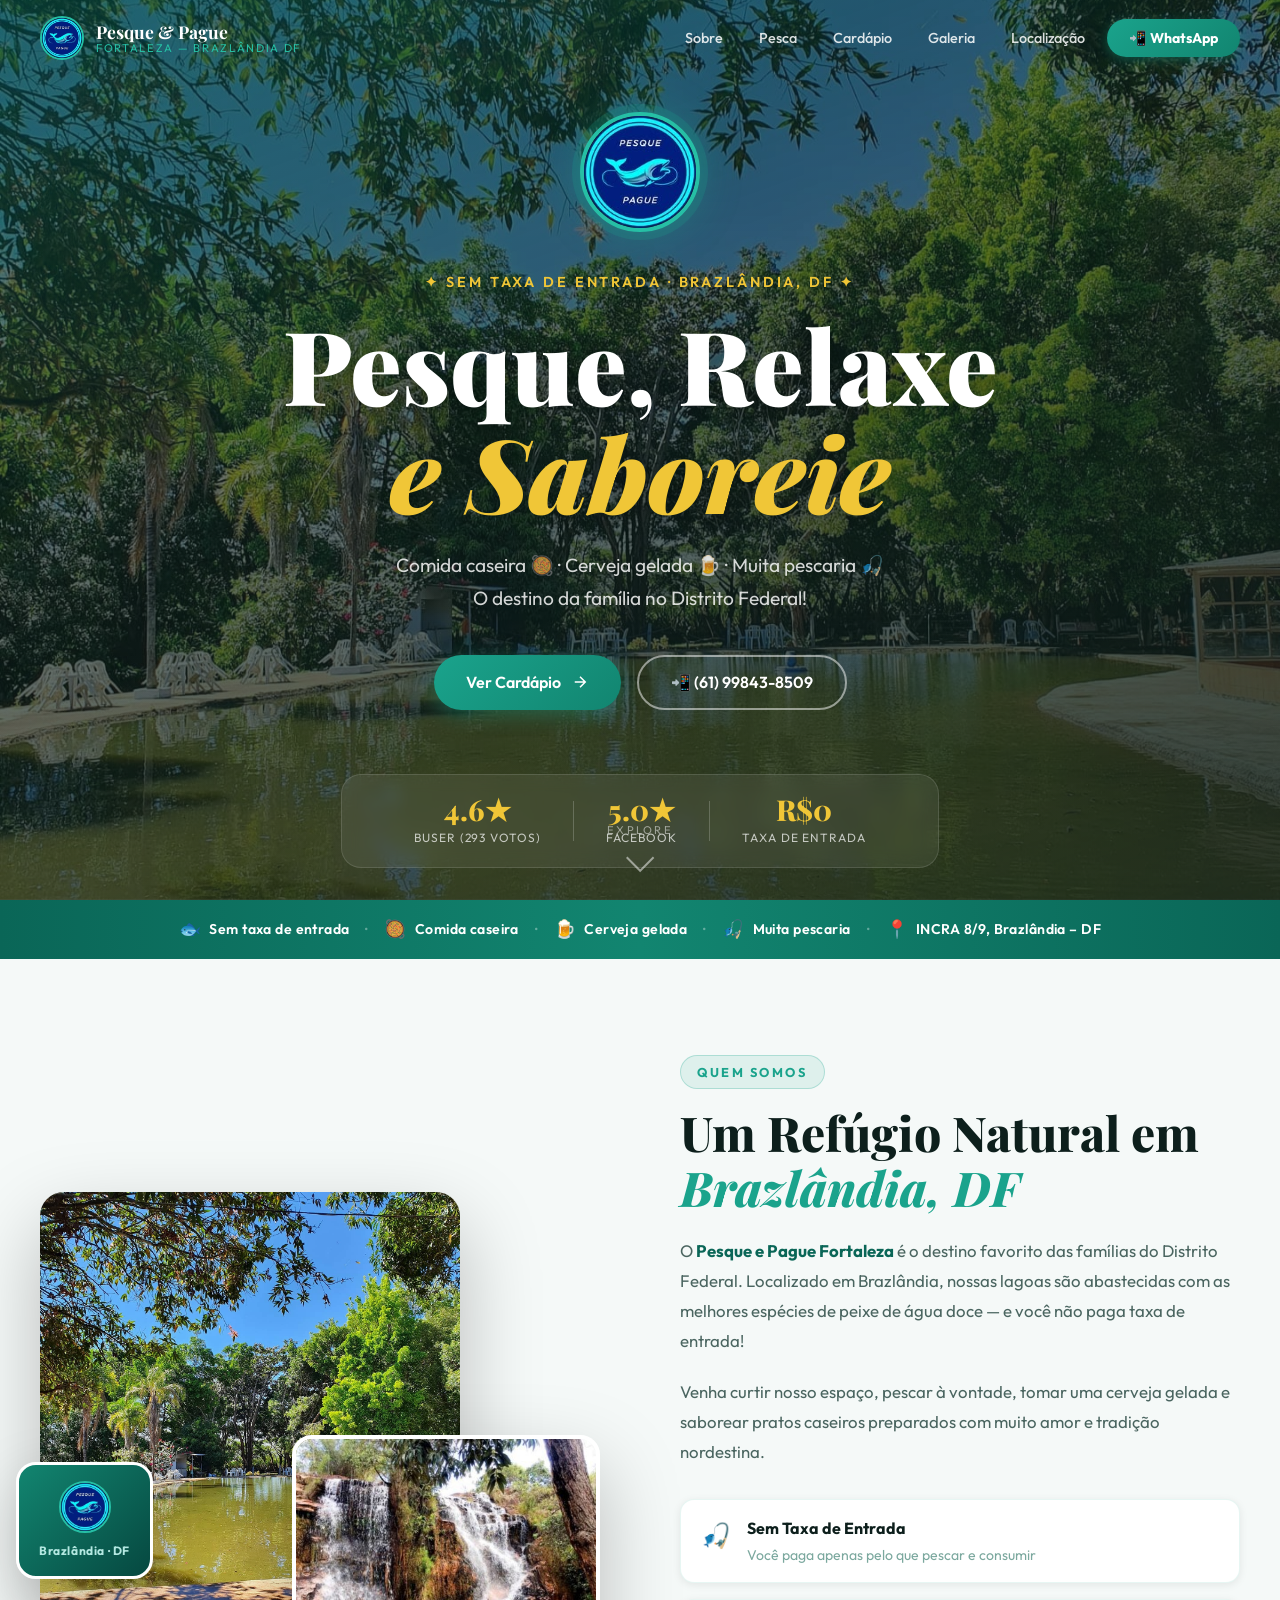
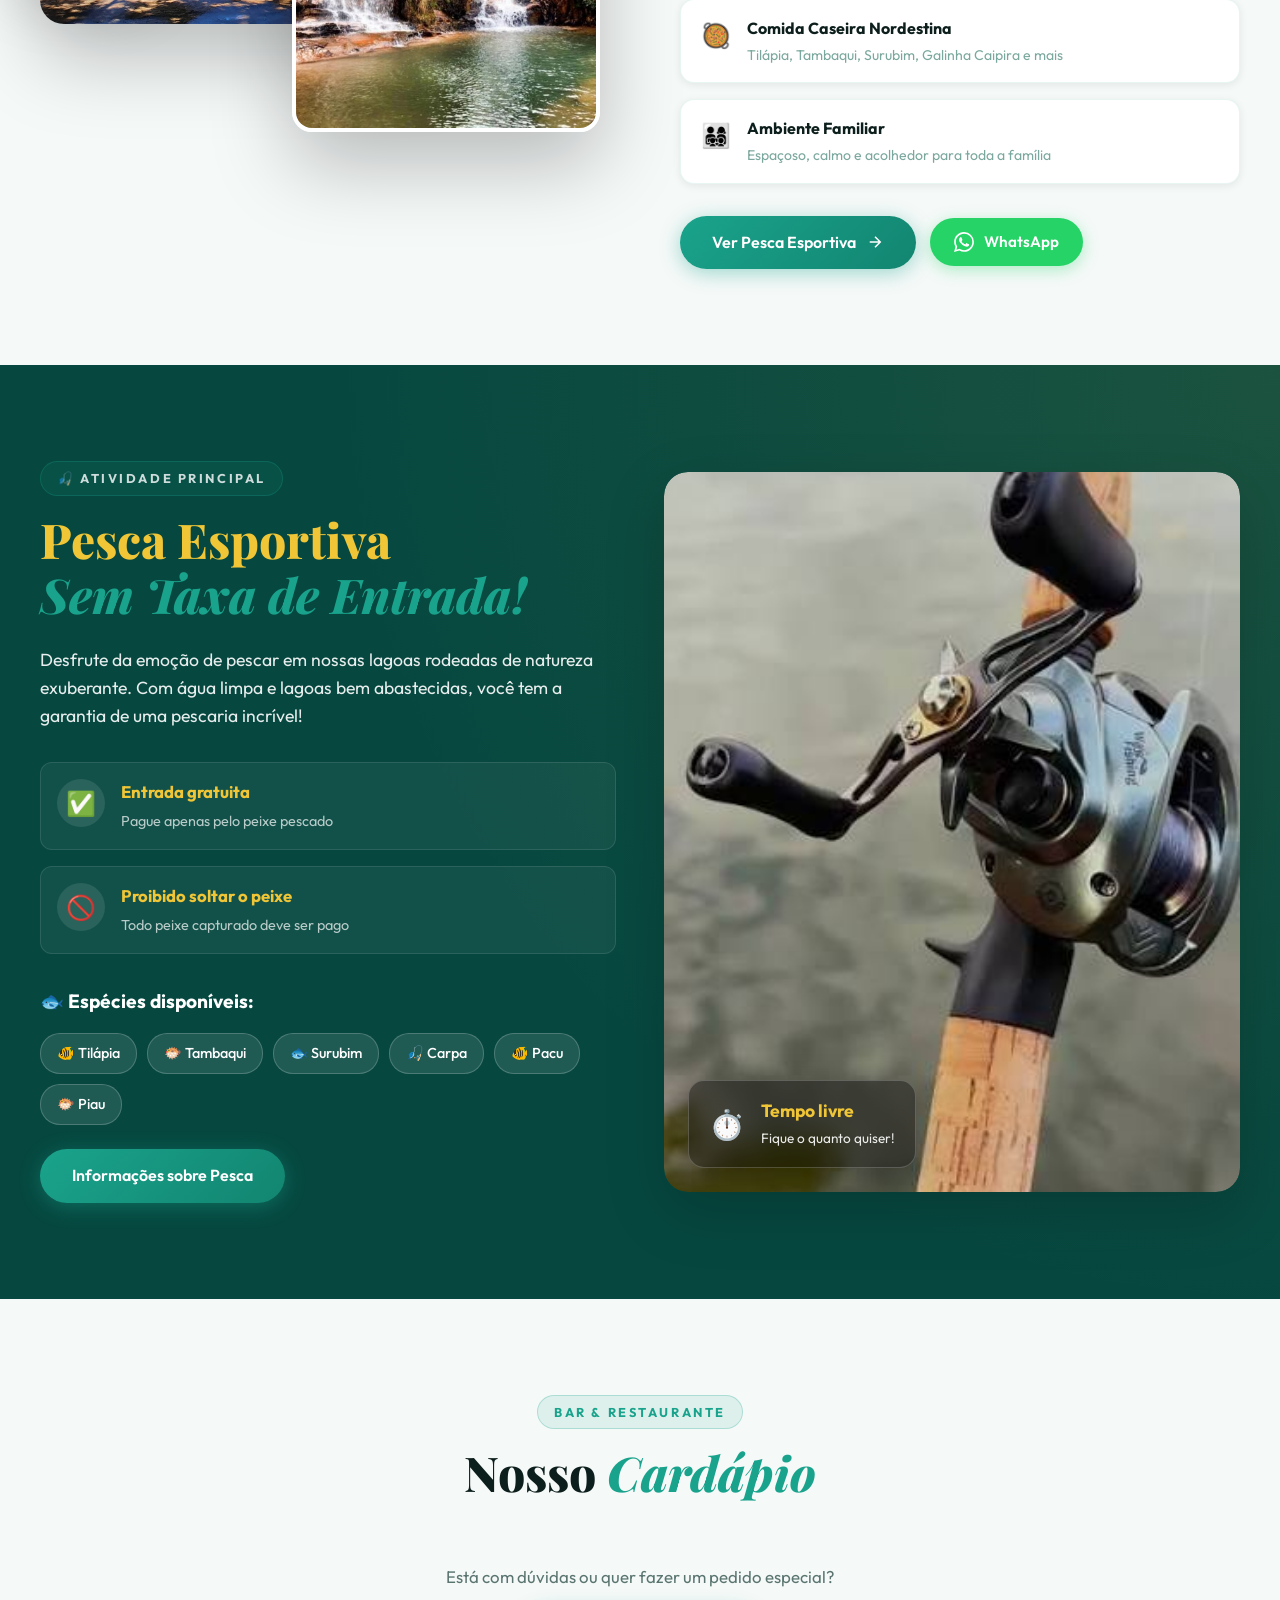
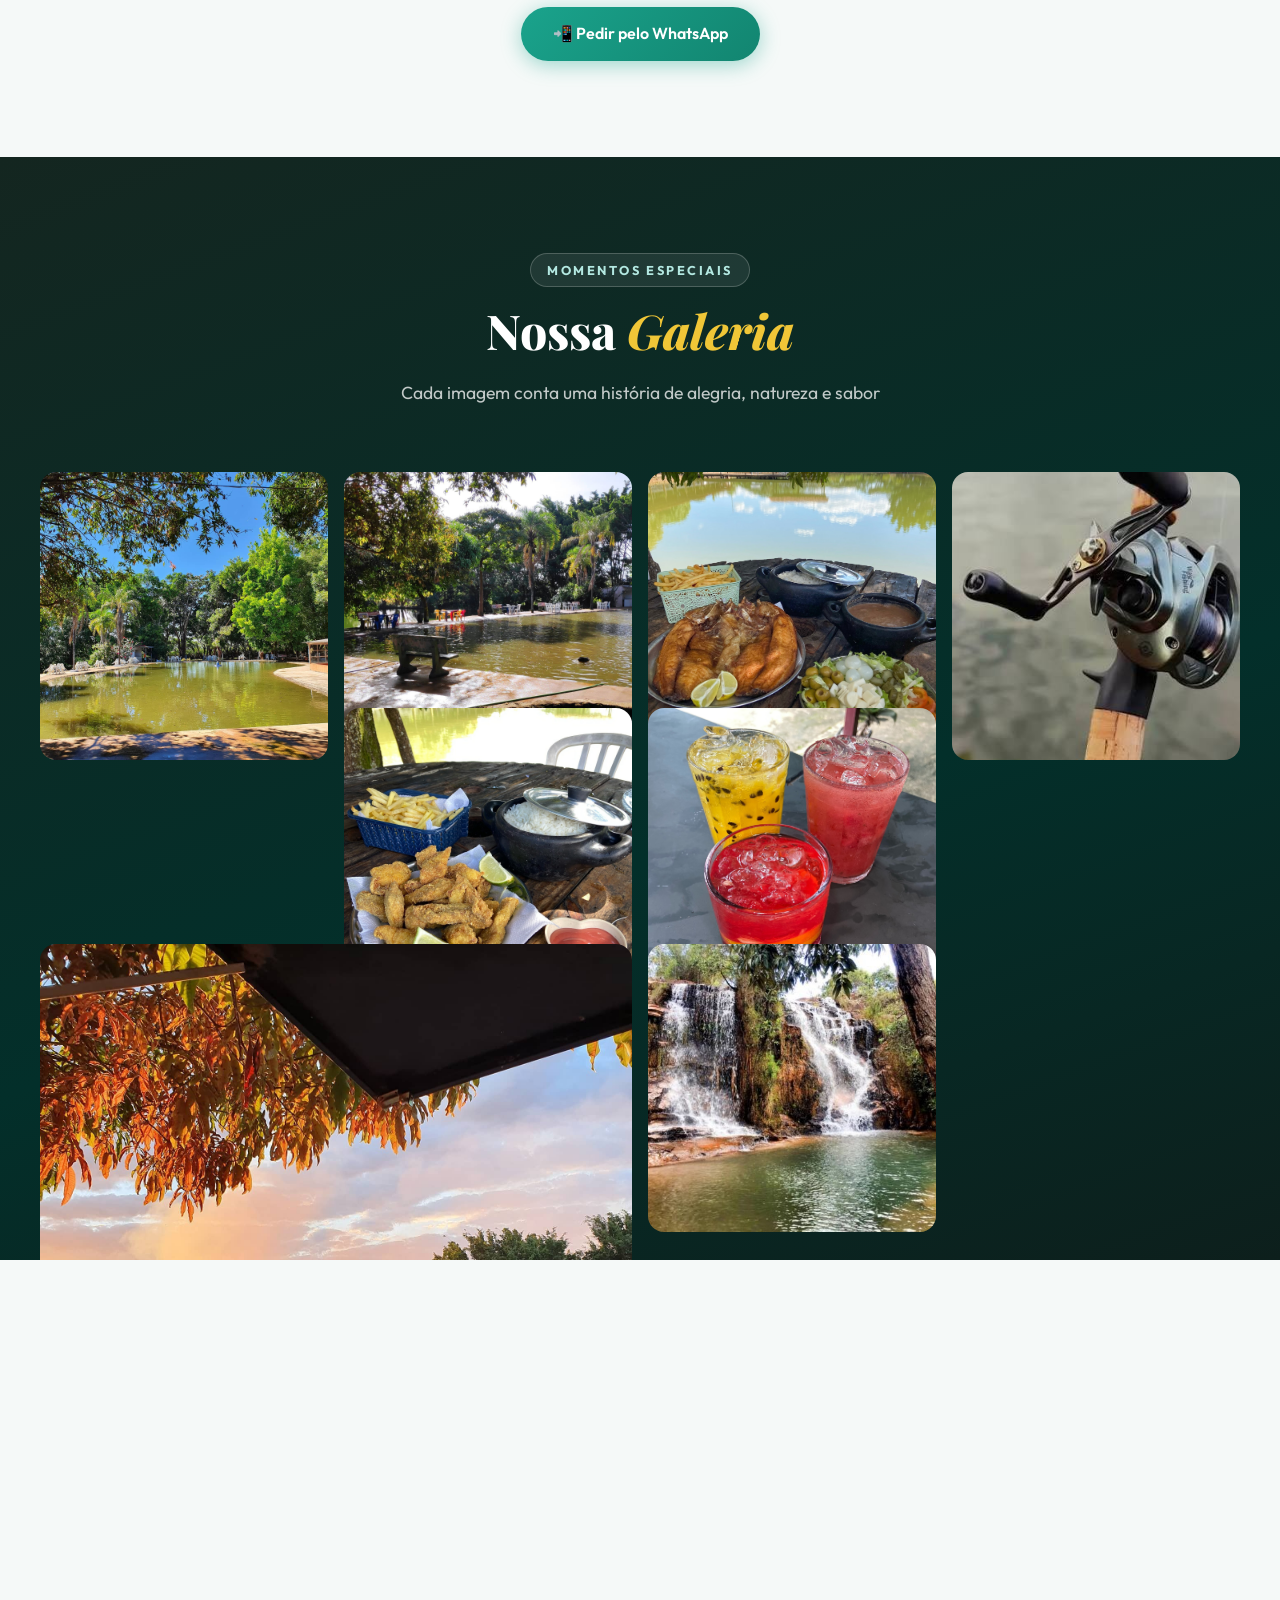
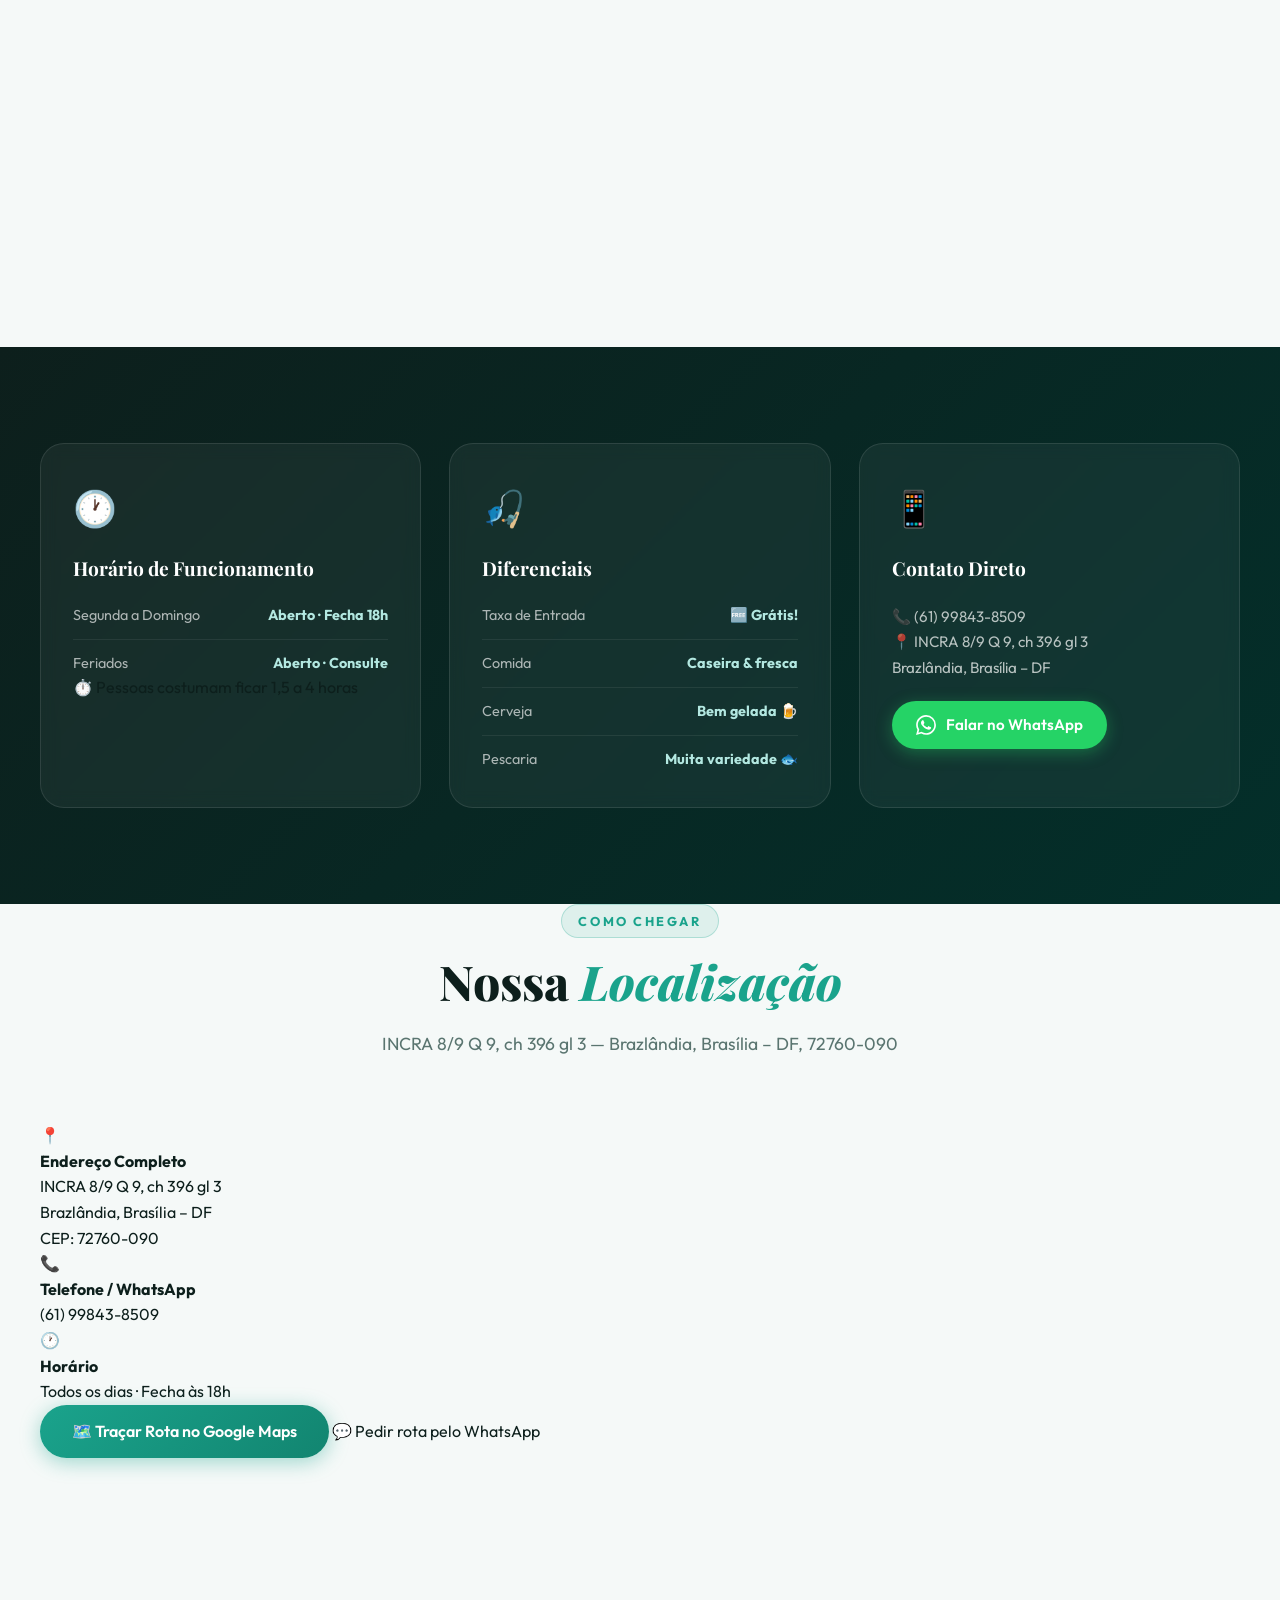
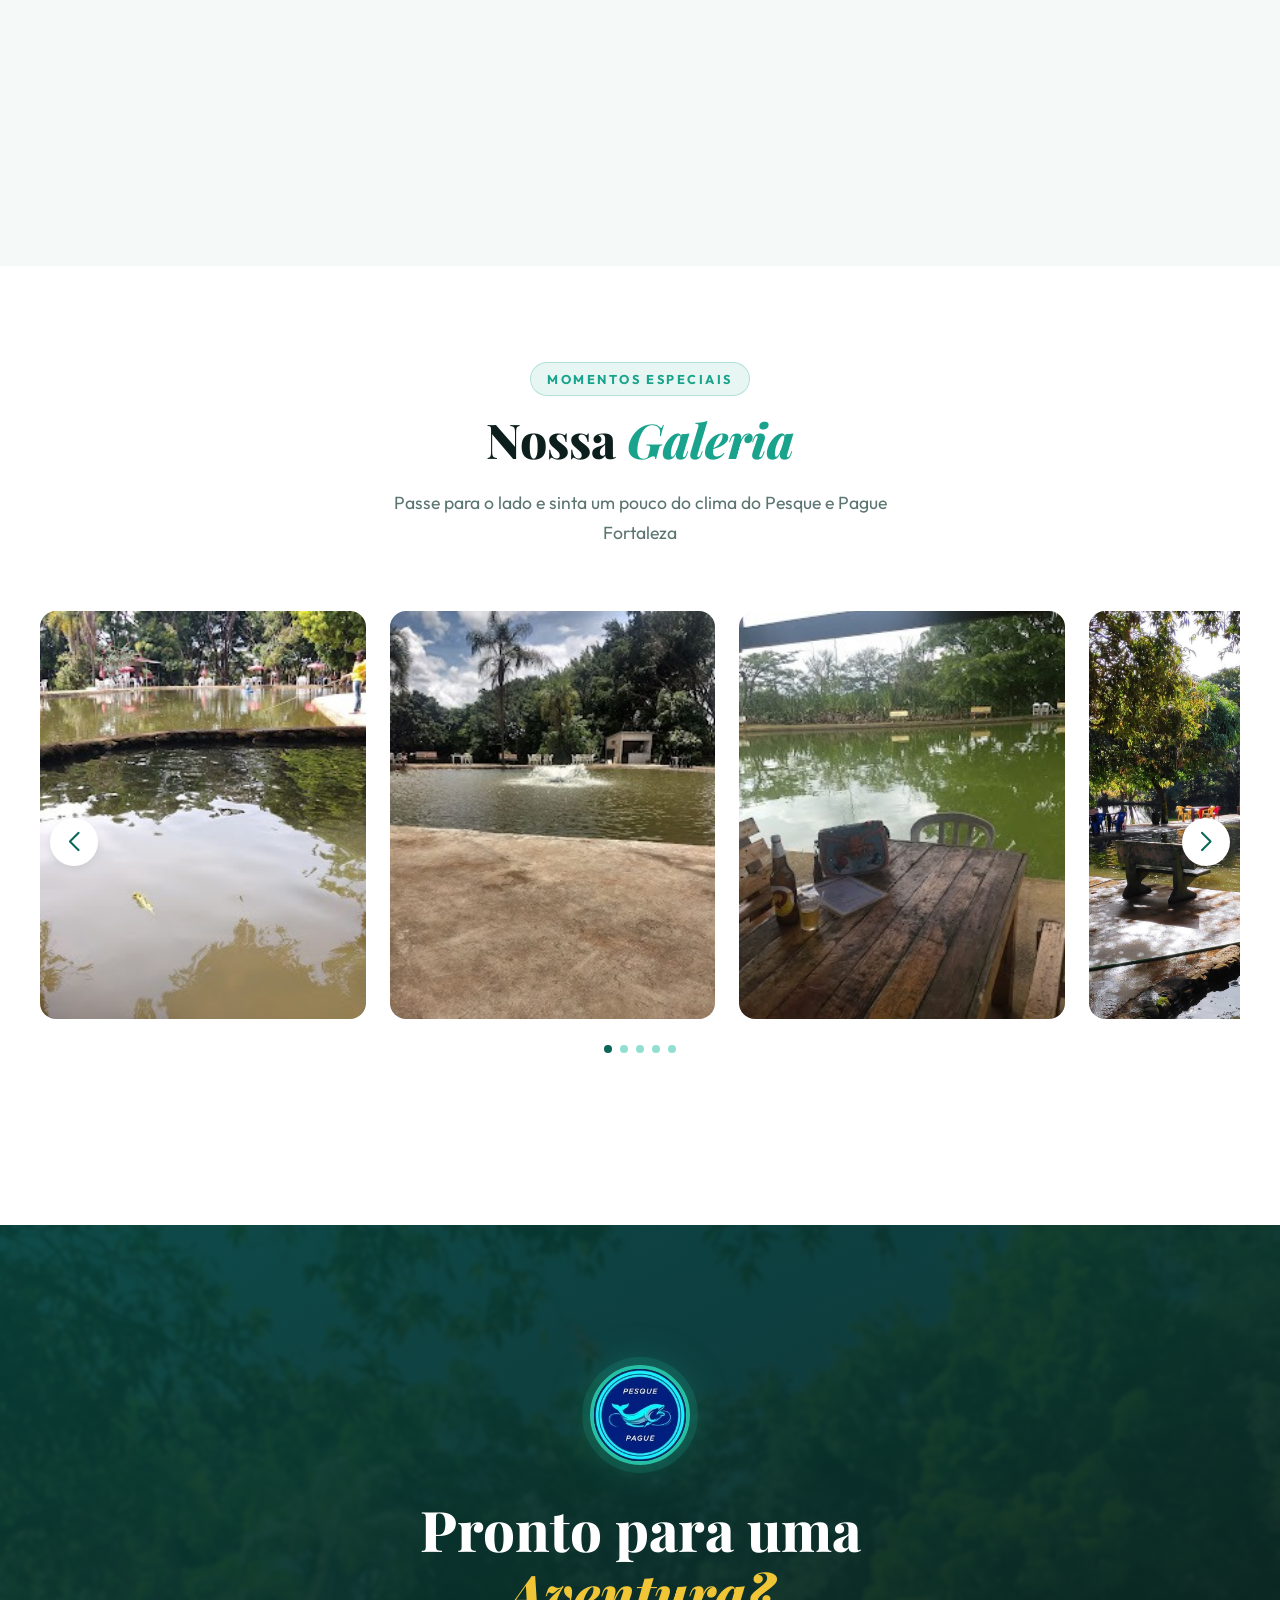
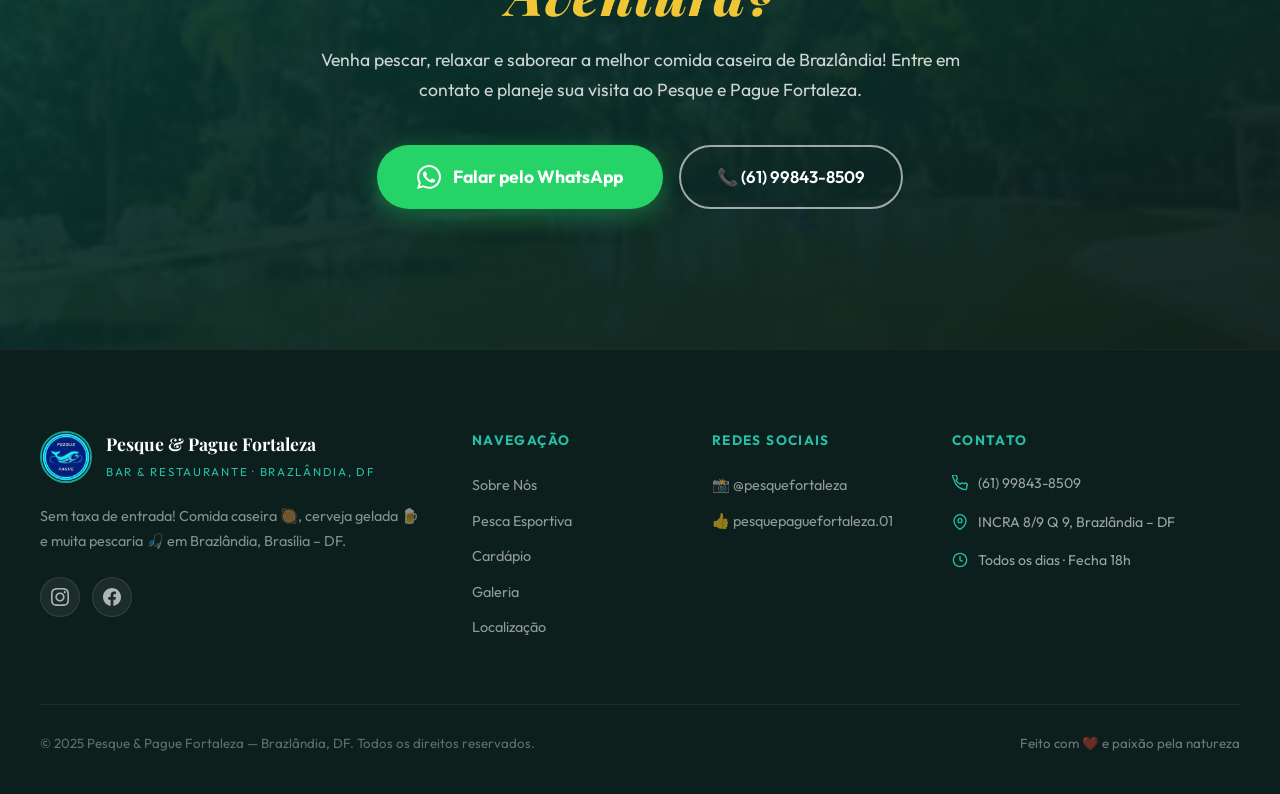
==== commit c2c212b2: "feat: Restaura secao de Galeria no formato Slider (Swiper)" ====
--- a/index.html
+++ b/index.html
@@ -413,6 +413,60 @@
     </div>
   </section>
 
+  <!-- ============================================================
+       GALERIA (Slider Premium)
+  ============================================================ -->
+  <section class="galeria-section" id="galeria">
+    <div class="container">
+      <div class="section-header text-center reveal-up">
+        <span class="section-eyebrow">Momentos Especiais</span>
+        <h2 class="section-title">Nossa <em>Galeria</em></h2>
+        <p class="section-subtitle">Passe para o lado e sinta um pouco do clima do Pesque e Pague Fortaleza</p>
+      </div>
+
+      <div class="galeria-slider-container reveal-up">
+        <div class="swiper galeriaSwiper">
+          <div class="swiper-wrapper">
+            <div class="swiper-slide">
+              <div class="gallery-item">
+                <img src="images/imgi_106_APNQkAH9_QuMXjCR1NurKTZboAZedsR78B6ywP99HLHcsHdarfy_LMET9NF-aT2mT1Dl3F9a2WTZrPDdA--GzW6-Y3AxHv6DTKjrJLpPxOhLwtCT18D5zaDsQIo6Botm0sxe1LaWd3c=w243-h305-n-k-no-nu.jpg" alt="Pesque e Pague" loading="lazy" />
+                <div class="gallery-overlay"><span>Família e Natureza</span></div>
+              </div>
+            </div>
+            <div class="swiper-slide">
+              <div class="gallery-item">
+                <img src="images/imgi_126_APNQkAHYdou1eDDUJL00icAM7gTlBG9uFcIlxOkyStU5GsZ-hlZwIn9kA5zB_dnIKbQokrvXUPypg0XBM8xgz9L0EEn9onwjAnNINKWXr1gzmLWMOri5Dkg7EFF2eKYZ37GmSQwH7vPU=w243-h305-n-k-no-nu.jpg" alt="Comida Caseira" loading="lazy" />
+                <div class="gallery-overlay"><span>Comida Farta</span></div>
+              </div>
+            </div>
+            <div class="swiper-slide">
+              <div class="gallery-item">
+                <img src="images/imgi_130_APNQkAFqmEii7we7L_Kx-rh4YMqlN_an-mVw_gvCcsgEjS7hDul-Hc4JKt8mSgtIhb9pi7uzjZ40wer7uoJV68kmkcCXWAmgamTMtebGtDa6S7jlrIf1khkagKJHmvDMMNtcaNcpOMFg=w243-h406-n-k-no-nu.jpg" alt="Natureza" loading="lazy" />
+                <div class="gallery-overlay"><span>Ar Puro</span></div>
+              </div>
+            </div>
+            <div class="swiper-slide">
+              <div class="gallery-item">
+                <img src="images/imgi_11_619796461_18110258833712750_5171514541102884949_n.jpg" alt="Lagoa" loading="lazy" />
+                <div class="gallery-overlay"><span>Pesca Esportiva</span></div>
+              </div>
+            </div>
+            <div class="swiper-slide">
+              <div class="gallery-item">
+                <img src="images/imgi_78_APNQkAEO3lK77a4MtX_D7lpgzRvK3BfwE1Y7Qogq0JdeilNnk6eU4Heo-Yvwvgh1XI7JX0LYTbr7HPXdT4IZggegI3cbRRt_8bTSV_GA8__4kEz_rURazINGyEWea_M46QEggnezyOY=w243-h406-n-k-no-nu.jpg" alt="Pratos deliciosos" loading="lazy" />
+                <div class="gallery-overlay"><span>Pratos Deliciosos</span></div>
+              </div>
+            </div>
+          </div>
+          <!-- Pagination & Nav -->
+          <div class="swiper-pagination"></div>
+          <div class="swiper-button-prev"></div>
+          <div class="swiper-button-next"></div>
+        </div>
+      </div>
+    </div>
+  </section>
+
   <!-- CTA -->
   <section class="contato" id="contato">
     <div class="contato-bg" style="background-image: url('images/imgi_9_622187956_18140636731485789_7339972256973159854_n.jpg')"></div>
--- a/style.css
+++ b/style.css
@@ -1,4 +1,4 @@
-﻿/* ================================================================
+/* ================================================================
    PESQUE & PAGUE FORTALEZA â€” Landing Page Styles
    Design: Premium nature + fishing + gastronomy
 ================================================================ */
@@ -1781,6 +1781,20 @@
 }
 .gallery-item:hover .gallery-overlay span {
   transform: translateY(0);
+  transform: translateY(0);
+}
+
+.galeria-slider-container {
+  width: 100%;
+  margin-top: 40px;
+  padding-bottom: 60px;
+}
+.galeriaSwiper {
+  width: 100%;
+  padding-bottom: 50px;
+}
+.galeriaSwiper .gallery-item {
+  aspect-ratio: 4/5;
 }
 
 /* â”€â”€ GOOGLE MAPS EMBED â”€â”€â”€â”€â”€â”€â”€â”€â”€â”€â”€â”€â”€â”€â”€â”€â”€â”€â”€â”€â”€â”€â”€â”€â”€â”€â”€â”€â”€â”€â”€â”€â”€â”€â”€â”€â”€â”€â”€â”€â”€ */
